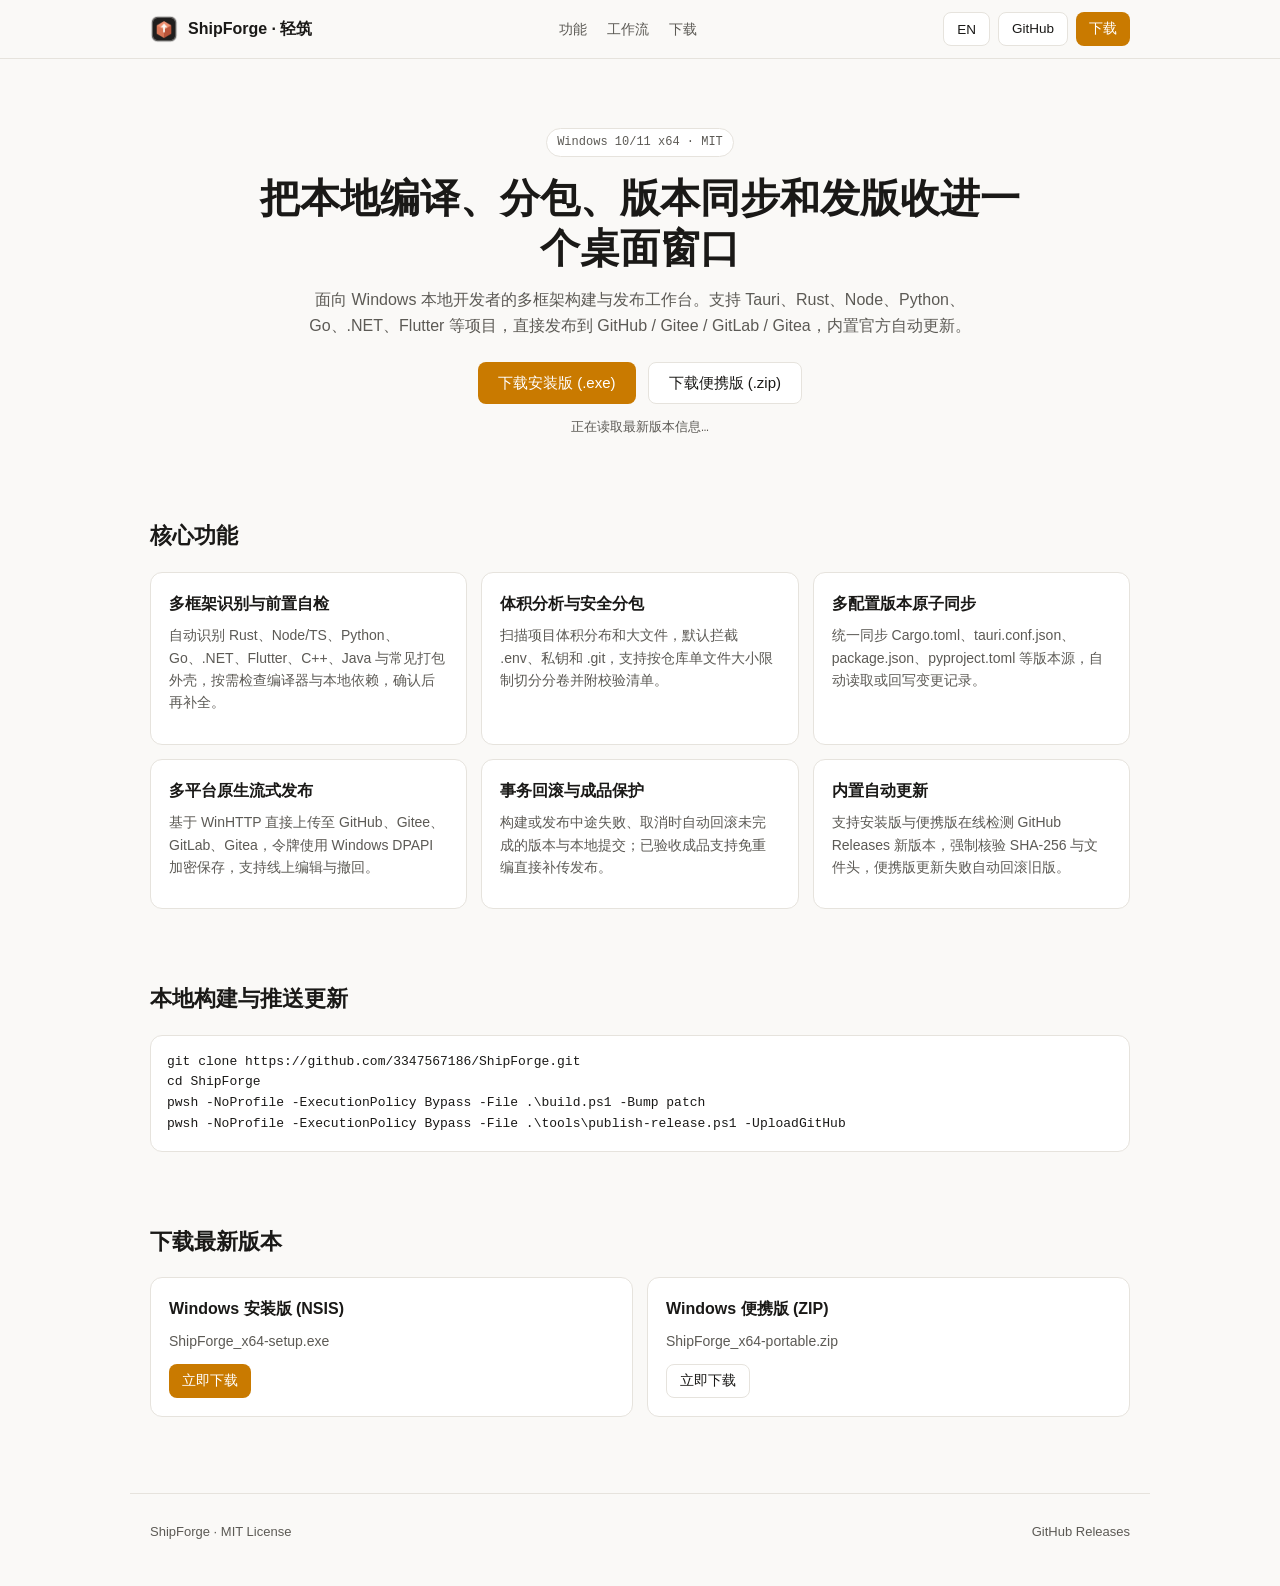
==== website/index.html @ b07601cc "feat: initial ShipForge v1.4.0 release with auto-updater and clean UI" ====
<!doctype html>
<html lang="zh-CN">
<head>
  <meta charset="utf-8">
  <meta name="viewport" content="width=device-width, initial-scale=1">
  <title>ShipForge · 轻筑 — Windows 构建与发布工作台</title>
  <meta name="description" content="ShipForge（轻筑）：面向 Windows 开发者的本地构建、分包分析、版本同步与多平台发布桌面工具，基于 Tauri v2 + Rust，MIT 开源。">
  <meta name="color-scheme" content="light dark">
  <link rel="icon" type="image/png" href="assets/icon-128.png">
  <link rel="stylesheet" href="styles.css">
</head>
<body>
  <header class="site-header">
    <div class="container header-inner">
      <a class="brand" href="#top">
        <img src="assets/icon-128.png" alt="ShipForge" width="28" height="28">
        <span>ShipForge · 轻筑</span>
      </a>
      <nav class="site-nav">
        <a href="#features" data-i18n="nav.features">功能</a>
        <a href="#workflow" data-i18n="nav.workflow">工作流</a>
        <a href="#download" data-i18n="nav.download">下载</a>
      </nav>
      <div class="header-actions">
        <button type="button" class="pill-btn" id="langToggle">EN</button>
        <a class="pill-btn" href="https://github.com/3347567186/ShipForge" target="_blank" rel="noopener">
          <span>GitHub</span>
          <span class="mono" id="starCount" hidden></span>
        </a>
        <a class="btn-primary" href="#download" data-i18n="nav.get">下载</a>
      </div>
    </div>
  </header>

  <main id="top">
    <section class="hero container">
      <div class="hero-badge mono" id="verBadge">Windows 10/11 x64 · MIT</div>
      <h1 data-i18n="hero.title">把本地编译、分包、版本同步和发版收进一个桌面窗口</h1>
      <p class="hero-sub" data-i18n="hero.sub">
        面向 Windows 本地开发者的多框架构建与发布工作台。支持 Tauri、Rust、Node、Python、Go、.NET、Flutter 等项目，直接发布到 GitHub / Gitee / GitLab / Gitea，内置官方自动更新。
      </p>
      <div class="hero-actions">
        <a class="btn-primary btn-lg" id="heroSetupBtn" href="https://github.com/3347567186/ShipForge/releases/latest" data-i18n="hero.dlSetup">下载安装版 (.exe)</a>
        <a class="btn-ghost btn-lg" id="heroPortableBtn" href="https://github.com/3347567186/ShipForge/releases/latest" data-i18n="hero.dlPort">下载便携版 (.zip)</a>
      </div>
      <div class="hero-meta mono" id="heroMeta">正在读取最新版本信息…</div>
    </section>

    <section class="section container" id="features">
      <h2 data-i18n="feat.heading">核心功能</h2>
      <div class="grid-3">
        <article class="card">
          <h3 data-i18n="feat.f1.t">多框架识别与前置自检</h3>
          <p data-i18n="feat.f1.d">自动识别 Rust、Node/TS、Python、Go、.NET、Flutter、C++、Java 与常见打包外壳，按需检查编译器与本地依赖，确认后再补全。</p>
        </article>
        <article class="card">
          <h3 data-i18n="feat.f2.t">体积分析与安全分包</h3>
          <p data-i18n="feat.f2.d">扫描项目体积分布和大文件，默认拦截 .env、私钥和 .git，支持按仓库单文件大小限制切分分卷并附校验清单。</p>
        </article>
        <article class="card">
          <h3 data-i18n="feat.f3.t">多配置版本原子同步</h3>
          <p data-i18n="feat.f3.d">统一同步 Cargo.toml、tauri.conf.json、package.json、pyproject.toml 等版本源，自动读取或回写变更记录。</p>
        </article>
        <article class="card">
          <h3 data-i18n="feat.f4.t">多平台原生流式发布</h3>
          <p data-i18n="feat.f4.d">基于 WinHTTP 直接上传至 GitHub、Gitee、GitLab、Gitea，令牌使用 Windows DPAPI 加密保存，支持线上编辑与撤回。</p>
        </article>
        <article class="card">
          <h3 data-i18n="feat.f5.t">事务回滚与成品保护</h3>
          <p data-i18n="feat.f5.d">构建或发布中途失败、取消时自动回滚未完成的版本与本地提交；已验收成品支持免重编直接补传发布。</p>
        </article>
        <article class="card">
          <h3 data-i18n="feat.f6.t">内置自动更新</h3>
          <p data-i18n="feat.f6.d">支持安装版与便携版在线检测 GitHub Releases 新版本，强制核验 SHA-256 与文件头，便携版更新失败自动回滚旧版。</p>
        </article>
      </div>
    </section>

    <section class="section container" id="workflow">
      <h2 data-i18n="wf.heading">本地构建与推送更新</h2>
      <pre class="code-box mono"><code>git clone https://github.com/3347567186/ShipForge.git
cd ShipForge
pwsh -NoProfile -ExecutionPolicy Bypass -File .\build.ps1 -Bump patch
pwsh -NoProfile -ExecutionPolicy Bypass -File .\tools\publish-release.ps1 -UploadGitHub</code></pre>
    </section>

    <section class="section container" id="download">
      <h2 data-i18n="dl.heading">下载最新版本</h2>
      <div class="dl-grid">
        <div class="card">
          <h3 data-i18n="dl.setupTitle">Windows 安装版 (NSIS)</h3>
          <p class="muted" id="dlSetupMeta">ShipForge_x64-setup.exe</p>
          <a class="btn-primary" id="dlSetupLink" href="https://github.com/3347567186/ShipForge/releases/latest" data-i18n="dl.btn">立即下载</a>
        </div>
        <div class="card">
          <h3 data-i18n="dl.portTitle">Windows 便携版 (ZIP)</h3>
          <p class="muted" id="dlPortMeta">ShipForge_x64-portable.zip</p>
          <a class="btn-ghost" id="dlPortLink" href="https://github.com/3347567186/ShipForge/releases/latest" data-i18n="dl.btn">立即下载</a>
        </div>
      </div>
      <div class="notes-card card" id="notesCard" hidden>
        <h3 data-i18n="dl.notes">更新内容</h3>
        <pre class="notes-pre" id="releaseNotes"></pre>
      </div>
    </section>
  </main>

  <footer class="site-footer container">
    <span>ShipForge · MIT License</span>
    <a href="https://github.com/3347567186/ShipForge/releases" target="_blank" rel="noopener">GitHub Releases</a>
  </footer>

  <script src="app.js"></script>
</body>
</html>
---- website/styles.css ----
:root {
  color-scheme: light dark;
  --bg: light-dark(#faf9f7, #161617);
  --surface: light-dark(#ffffff, #202022);
  --line: light-dark(#e6e3dd, #303034);
  --text-1: light-dark(#1a1917, #f2f2f0);
  --text-2: light-dark(#5c5a55, #a8a8ad);
  --accent: light-dark(#c97a00, #f0a830);
  --accent-fg: #ffffff;
}
* { box-sizing: border-box; }
body {
  margin: 0;
  font-family: -apple-system, BlinkMacSystemFont, "Segoe UI", "Microsoft YaHei UI", sans-serif;
  background: var(--bg);
  color: var(--text-1);
  line-height: 1.6;
}
.mono { font-family: ui-monospace, SFMono-Regular, Consolas, monospace; }
.container { max-width: 1020px; margin: 0 auto; padding: 0 20px; }
.site-header {
  position: sticky; top: 0; z-index: 10;
  background: var(--bg);
  border-bottom: 1px solid var(--line);
}
.header-inner {
  height: 58px; display: flex; align-items: center; justify-content: space-between; gap: 16px;
}
.brand {
  display: inline-flex; align-items: center; gap: 10px;
  color: var(--text-1); text-decoration: none; font-weight: 600;
}
.site-nav { display: flex; gap: 20px; }
.site-nav a { color: var(--text-2); text-decoration: none; font-size: 14px; }
.site-nav a:hover { color: var(--text-1); }
.header-actions { display: flex; align-items: center; gap: 8px; }
.pill-btn, .btn-primary, .btn-ghost {
  display: inline-flex; align-items: center; justify-content: center; gap: 6px;
  height: 34px; padding: 0 13px; border-radius: 8px;
  font-size: 13.5px; font-weight: 500; text-decoration: none; cursor: pointer;
}
.pill-btn, .btn-ghost {
  border: 1px solid var(--line); background: var(--surface); color: var(--text-1);
}
.btn-primary {
  border: none; background: var(--accent); color: var(--accent-fg);
}
.btn-lg { height: 42px; padding: 0 20px; font-size: 15px; }
.hero { padding: 68px 20px 44px; text-align: center; }
.hero-badge {
  display: inline-block; padding: 4px 10px; border-radius: 999px;
  border: 1px solid var(--line); background: var(--surface);
  font-size: 12px; color: var(--text-2); margin-bottom: 16px;
}
.hero h1 { font-size: clamp(26px, 4vw, 40px); line-height: 1.25; margin: 0 auto 14px; max-width: 760px; }
.hero-sub { max-width: 680px; margin: 0 auto 24px; color: var(--text-2); font-size: 16px; }
.hero-actions { display: flex; justify-content: center; flex-wrap: wrap; gap: 12px; margin-bottom: 14px; }
.hero-meta { font-size: 12.5px; color: var(--text-2); }
.section { padding: 36px 20px; }
.section h2 { font-size: 22px; margin: 0 0 18px; }
.grid-3 { display: grid; grid-template-columns: repeat(auto-fit, minmax(280px, 1fr)); gap: 14px; }
.dl-grid { display: grid; grid-template-columns: repeat(auto-fit, minmax(280px, 1fr)); gap: 14px; margin-bottom: 16px; }
.card {
  background: var(--surface); border: 1px solid var(--line); border-radius: 12px; padding: 18px;
}
.card h3 { margin: 0 0 8px; font-size: 16px; }
.card p { margin: 0 0 12px; color: var(--text-2); font-size: 14px; }
.muted { color: var(--text-2); }
.code-box {
  background: var(--surface); border: 1px solid var(--line); border-radius: 12px;
  padding: 16px; overflow-x: auto; font-size: 13px; margin: 0;
}
.notes-pre {
  margin: 0; white-space: pre-wrap; word-break: break-word;
  font-family: inherit; font-size: 13.5px; color: var(--text-2);
}
.site-footer {
  padding: 28px 20px 44px; border-top: 1px solid var(--line); margin-top: 24px;
  display: flex; justify-content: space-between; align-items: center;
  font-size: 13px; color: var(--text-2);
}
.site-footer a { color: var(--text-2); text-decoration: none; }
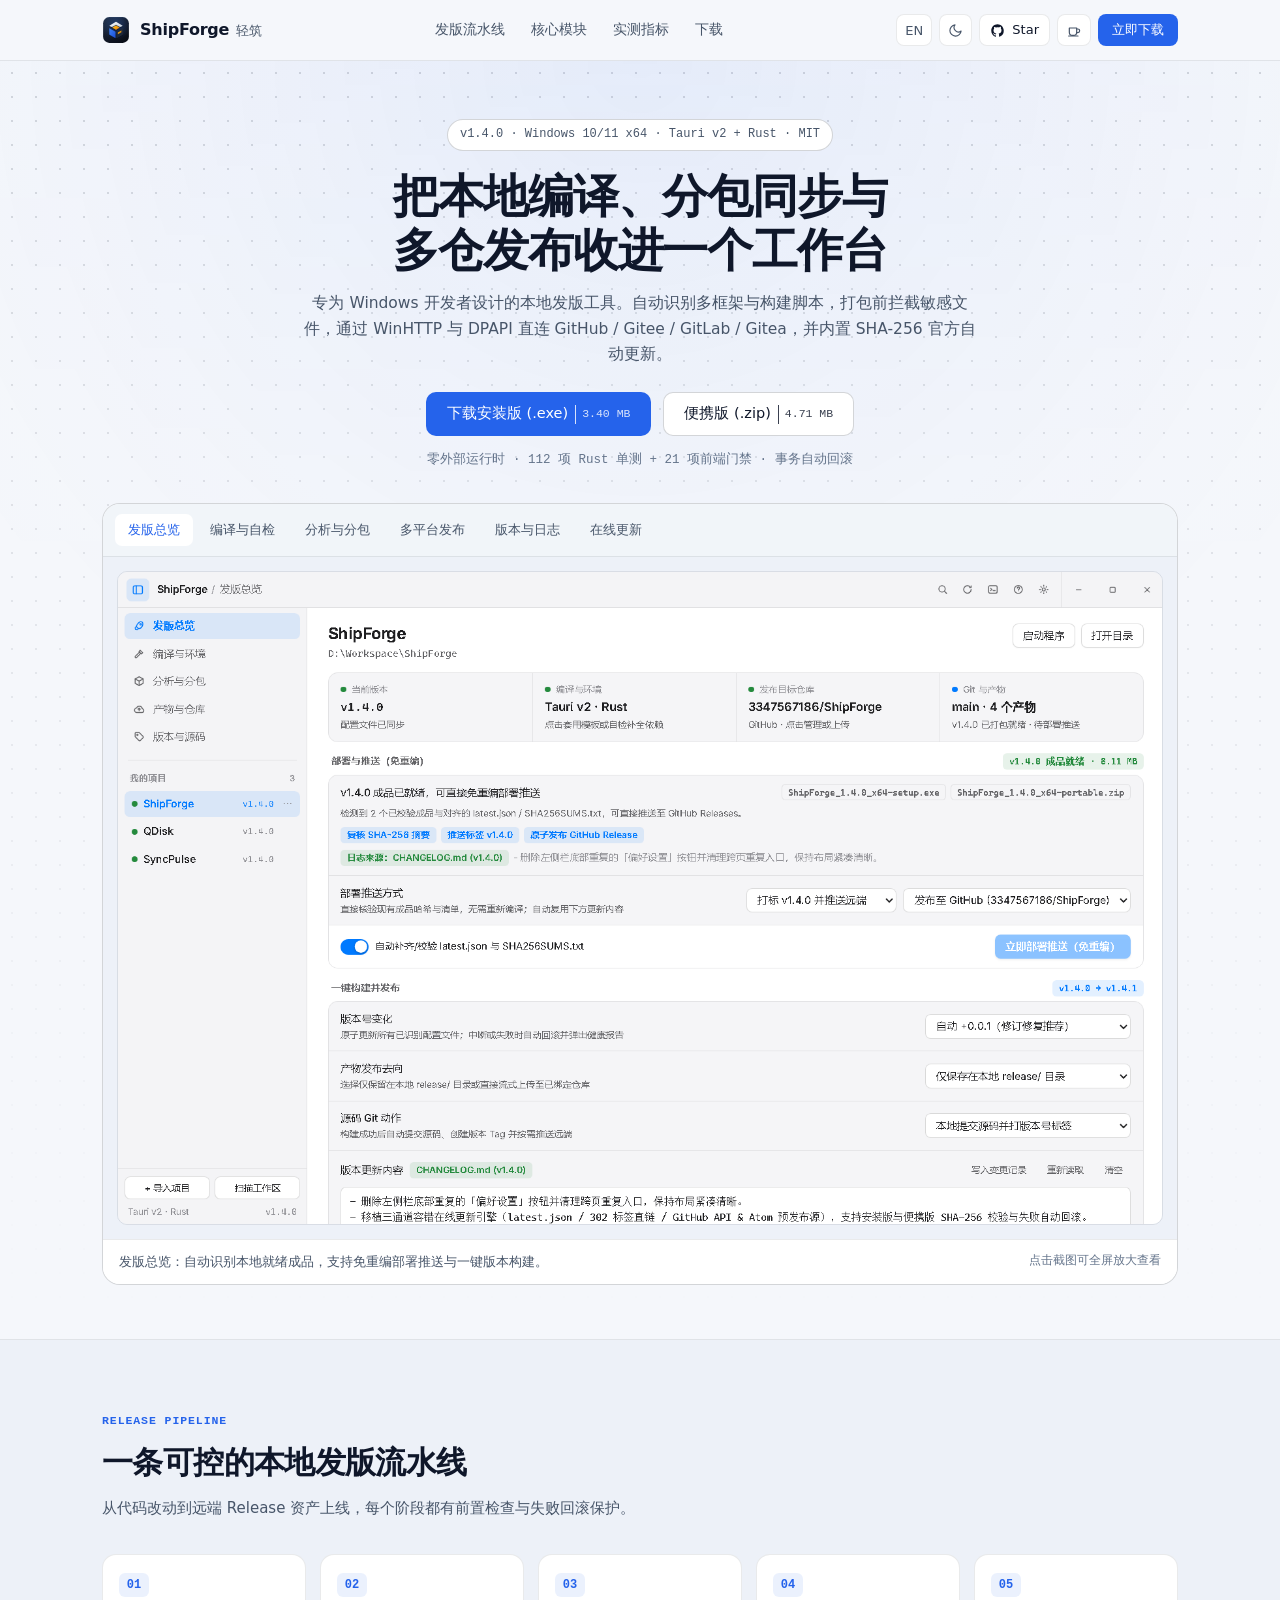
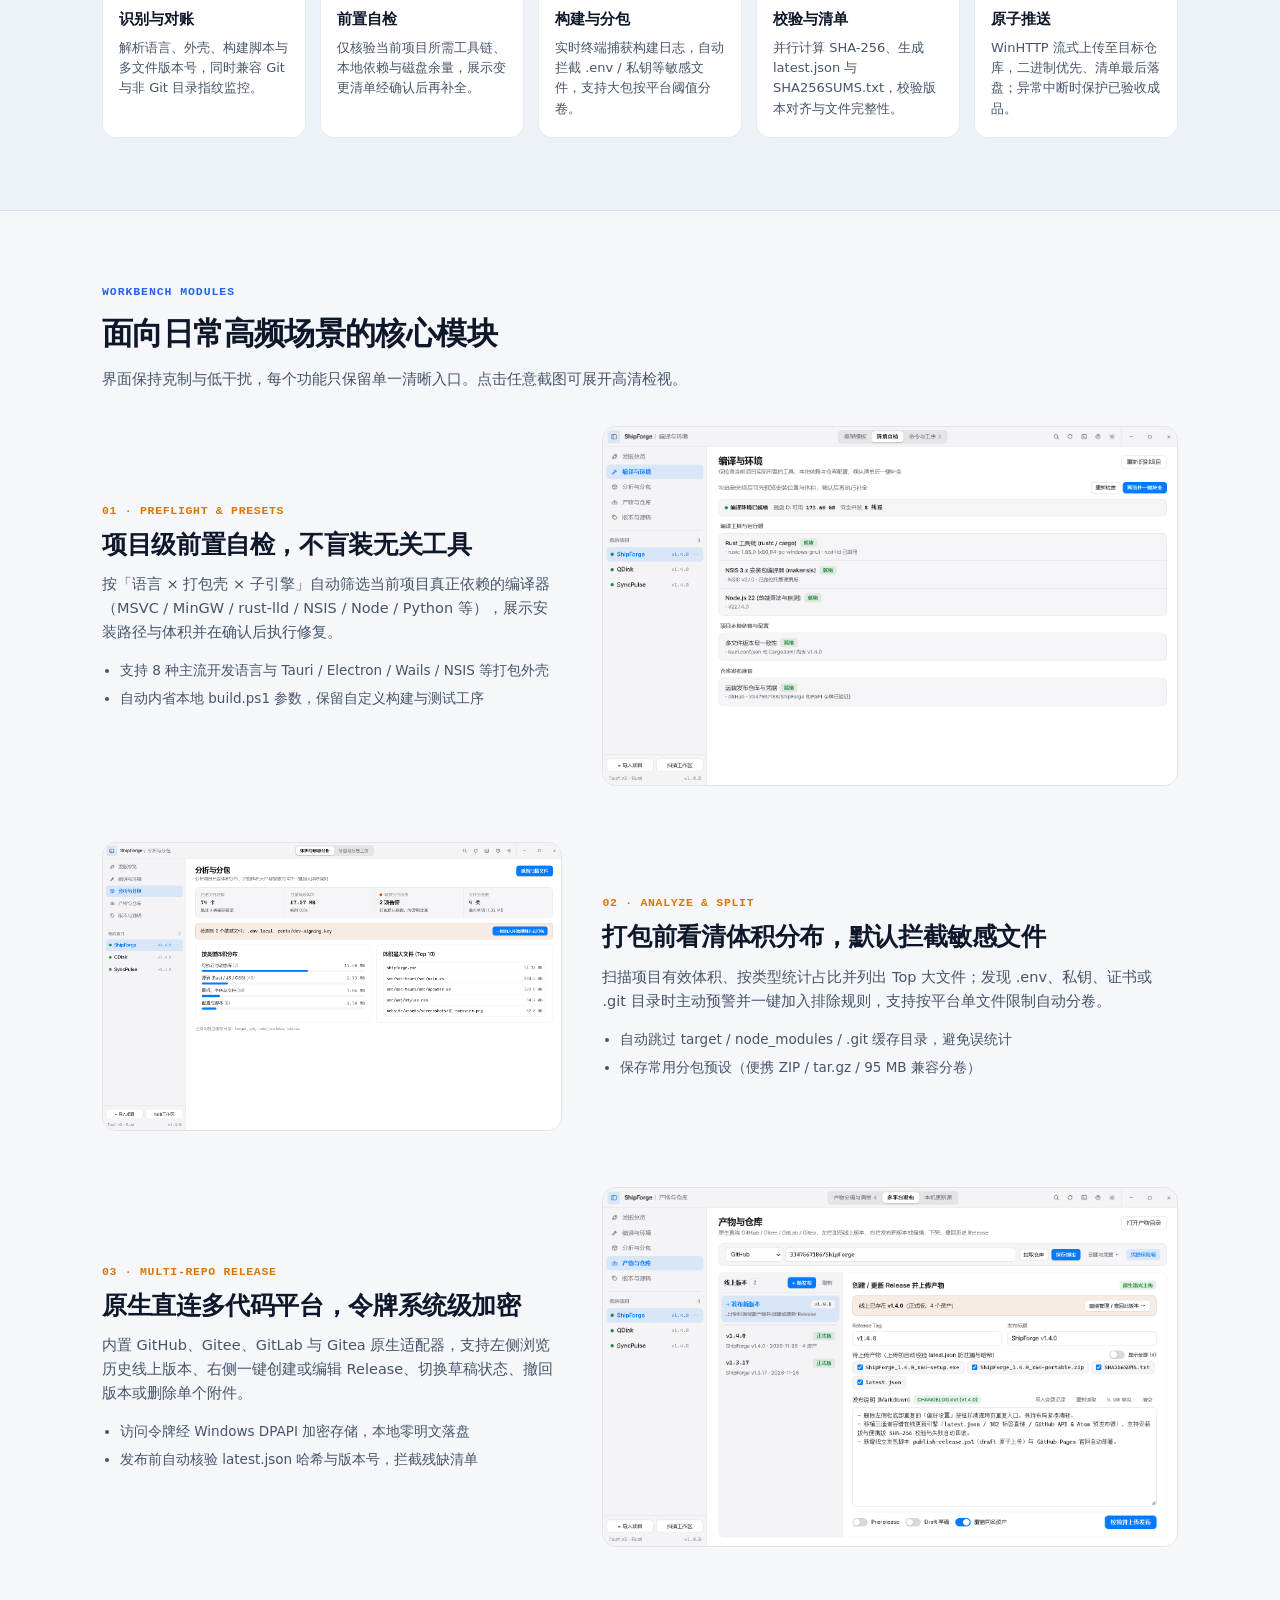
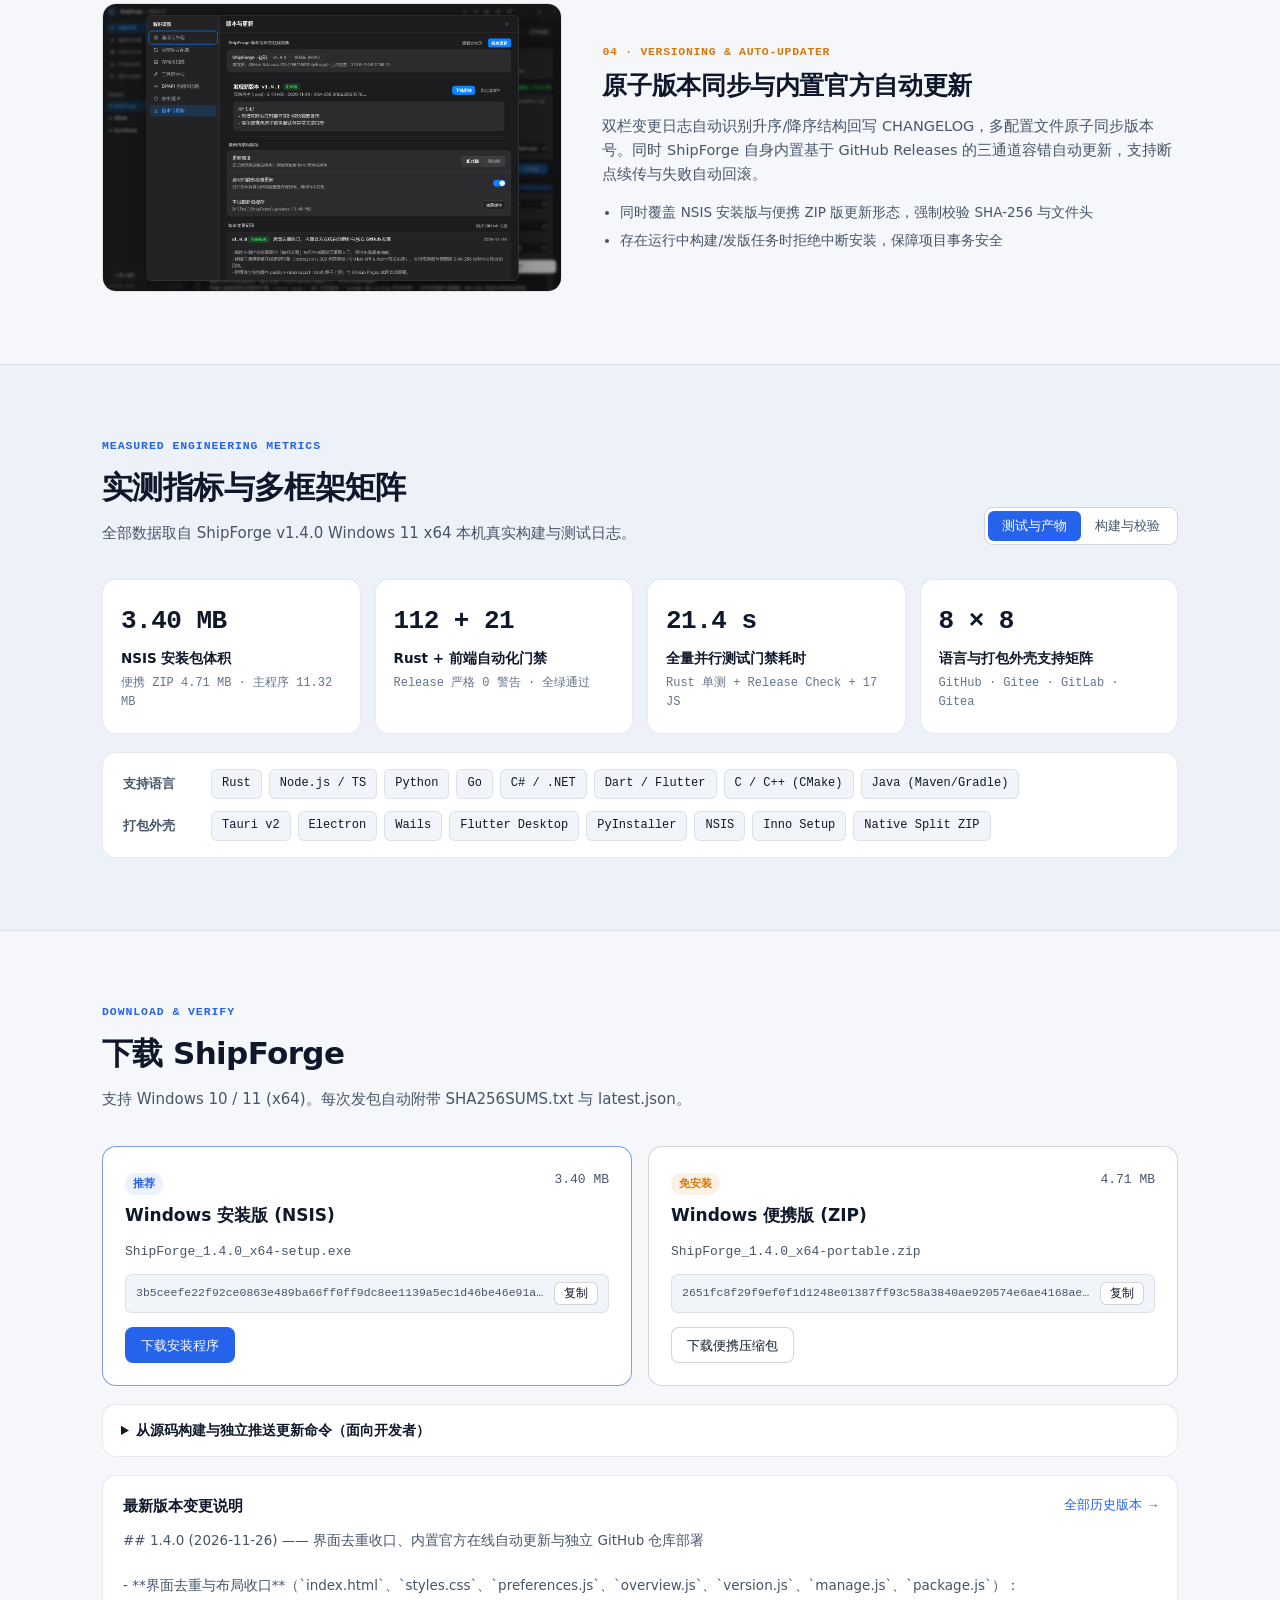
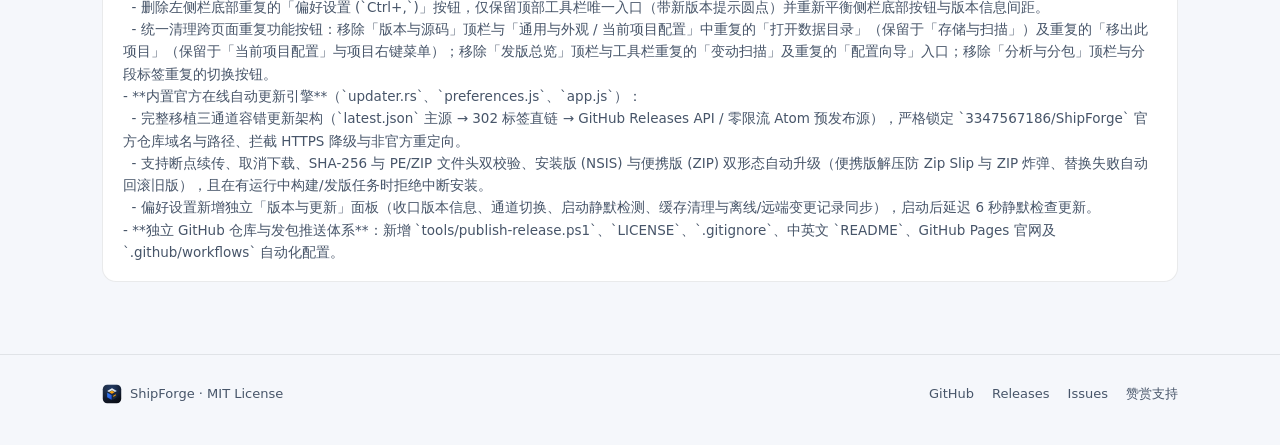
==== commit 394e42a1: "feat(site,docs): redesign ShipForge website and repository with distinct blueprint studio identity" ====
--- a/website/index.html
+++ b/website/index.html
@@ -3,113 +3,462 @@
 <head>
   <meta charset="utf-8">
   <meta name="viewport" content="width=device-width, initial-scale=1">
-  <title>ShipForge · 轻筑 — Windows 构建与发布工作台</title>
-  <meta name="description" content="ShipForge（轻筑）：面向 Windows 开发者的本地构建、分包分析、版本同步与多平台发布桌面工具，基于 Tauri v2 + Rust，MIT 开源。">
+  <title>ShipForge · 轻筑 — Windows 本地构建、分包与多平台发布工作台</title>
+  <meta name="description" content="ShipForge（轻筑）：基于 Tauri v2 与原生 Rust 的 Windows 构建、体积分析分包、版本原子同步、多平台发布与官方自动更新桌面工作台。">
   <meta name="color-scheme" content="light dark">
-  <link rel="icon" type="image/png" href="assets/icon-128.png">
+  <script>
+    try {
+      var saved = localStorage.getItem('sf-site-scheme');
+      if (saved === 'light' || saved === 'dark') {
+        document.querySelector('meta[name="color-scheme"]').content = saved;
+      }
+    } catch (e) {}
+  </script>
+  <link rel="icon" type="image/svg+xml" href="assets/logo.svg">
+  <link rel="icon" type="image/png" sizes="256x256" href="assets/icon-256.png">
   <link rel="stylesheet" href="styles.css">
 </head>
 <body>
-  <header class="site-header">
+  <div id="scroll-progress" class="scroll-progress" aria-hidden="true"></div>
+
+  <header class="site-header" id="site-header">
     <div class="container header-inner">
-      <a class="brand" href="#top">
-        <img src="assets/icon-128.png" alt="ShipForge" width="28" height="28">
-        <span>ShipForge · 轻筑</span>
+      <a class="brand" href="#top" aria-label="ShipForge 轻筑">
+        <span class="brand-mark" aria-hidden="true">
+          <img src="assets/logo.svg" alt="" width="30" height="30" decoding="async">
+        </span>
+        <span class="brand-lockup">
+          <span class="brand-en">ShipForge</span>
+          <span class="brand-cn" data-i18n="brand.cn">轻筑</span>
+        </span>
       </a>
-      <nav class="site-nav">
-        <a href="#features" data-i18n="nav.features">功能</a>
-        <a href="#workflow" data-i18n="nav.workflow">工作流</a>
-        <a href="#download" data-i18n="nav.download">下载</a>
+
+      <nav class="site-nav" aria-label="Primary">
+        <a href="#pipeline" data-section="pipeline" data-i18n="nav.pipeline">发版流水线</a>
+        <a href="#showcase" data-section="showcase" data-i18n="nav.showcase">核心模块</a>
+        <a href="#benchmarks" data-section="benchmarks" data-i18n="nav.bench">实测指标</a>
+        <a href="#download" data-section="download" data-i18n="nav.download">下载</a>
       </nav>
+
       <div class="header-actions">
-        <button type="button" class="pill-btn" id="langToggle">EN</button>
-        <a class="pill-btn" href="https://github.com/3347567186/ShipForge" target="_blank" rel="noopener">
-          <span>GitHub</span>
-          <span class="mono" id="starCount" hidden></span>
+        <button type="button" class="icon-btn" id="lang-toggle" aria-label="Switch language">
+          <span id="lang-label">EN</span>
+        </button>
+        <button type="button" class="icon-btn theme-btn" id="theme-toggle" aria-label="Toggle color scheme">
+          <span class="scheme-opt scheme-to-dark">
+            <svg viewBox="0 0 24 24" width="15" height="15" fill="none" stroke="currentColor" stroke-width="1.8" stroke-linecap="round" stroke-linejoin="round" aria-hidden="true"><path d="M21 12.8A9 9 0 1 1 11.2 3a7 7 0 0 0 9.8 9.8Z"/></svg>
+            <span class="sr-only">Switch to dark theme</span>
+          </span>
+          <span class="scheme-opt scheme-to-light">
+            <svg viewBox="0 0 24 24" width="15" height="15" fill="none" stroke="currentColor" stroke-width="1.8" stroke-linecap="round" stroke-linejoin="round" aria-hidden="true"><circle cx="12" cy="12" r="4"/><path d="M12 2v2m0 16v2M4.9 4.9l1.4 1.4m11.4 11.4 1.4 1.4M2 12h2m16 0h2M4.9 19.1l1.4-1.4m11.4-11.4 1.4-1.4"/></svg>
+            <span class="sr-only">Switch to light theme</span>
+          </span>
+        </button>
+        <a class="star-pill" id="header-star-btn" href="https://github.com/3347567186/ShipForge" target="_blank" rel="noopener" aria-label="在 GitHub 上给 ShipForge 点 Star" title="在 GitHub 上查看 ShipForge">
+          <svg class="star-gh" viewBox="0 0 24 24" width="15" height="15" fill="currentColor" aria-hidden="true"><path d="M12 2C6.48 2 2 6.58 2 12.26c0 4.53 2.87 8.37 6.84 9.73.5.09.68-.22.68-.49 0-.24-.01-.88-.01-1.72-2.78.62-3.37-1.37-3.37-1.37-.45-1.18-1.11-1.5-1.11-1.5-.91-.64.07-.63.07-.63 1 .07 1.53 1.06 1.53 1.06.89 1.56 2.34 1.11 2.91.85.09-.66.35-1.11.63-1.37-2.22-.26-4.56-1.14-4.56-5.07 0-1.12.39-2.03 1.03-2.75-.1-.26-.45-1.3.1-2.71 0 0 .84-.28 2.75 1.05A9.3 9.3 0 0 1 12 6.84c.85 0 1.71.12 2.51.35 1.91-1.33 2.75-1.05 2.75-1.05.55 1.41.2 2.45.1 2.71.64.72 1.03 1.63 1.03 2.75 0 3.94-2.34 4.81-4.57 5.06.36.32.68.94.68 1.9 0 1.37-.01 2.48-.01 2.82 0 .27.18.59.69.49A10.03 10.03 0 0 0 22 12.26C22 6.58 17.52 2 12 2Z"/></svg>
+          <span class="star-label" data-i18n="nav.star">Star</span>
+          <span class="star-count mono" id="header-star-count" hidden></span>
         </a>
-        <a class="btn-primary" href="#download" data-i18n="nav.get">下载</a>
+        <button type="button" class="icon-btn coffee-btn" id="header-coffee-btn" aria-label="赞赏支持" title="请作者喝杯咖啡">
+          <svg viewBox="0 0 24 24" width="16" height="16" fill="none" stroke="currentColor" stroke-width="1.8" stroke-linecap="round" stroke-linejoin="round" aria-hidden="true">
+            <path d="M5 9h11v6.2a4.8 4.8 0 0 1-4.8 4.8H9.8A4.8 4.8 0 0 1 5 15.2V9Z"/>
+            <path d="M16 10.5h1.8a2.7 2.7 0 0 1 0 5.4H16"/>
+            <path d="M4 21h14"/>
+          </svg>
+        </button>
+        <a class="btn primary sm" href="#download" data-i18n="nav.get">立即下载</a>
       </div>
     </div>
   </header>
 
   <main id="top">
-    <section class="hero container">
-      <div class="hero-badge mono" id="verBadge">Windows 10/11 x64 · MIT</div>
-      <h1 data-i18n="hero.title">把本地编译、分包、版本同步和发版收进一个桌面窗口</h1>
-      <p class="hero-sub" data-i18n="hero.sub">
-        面向 Windows 本地开发者的多框架构建与发布工作台。支持 Tauri、Rust、Node、Python、Go、.NET、Flutter 等项目，直接发布到 GitHub / Gitee / GitLab / Gitea，内置官方自动更新。
-      </p>
-      <div class="hero-actions">
-        <a class="btn-primary btn-lg" id="heroSetupBtn" href="https://github.com/3347567186/ShipForge/releases/latest" data-i18n="hero.dlSetup">下载安装版 (.exe)</a>
-        <a class="btn-ghost btn-lg" id="heroPortableBtn" href="https://github.com/3347567186/ShipForge/releases/latest" data-i18n="hero.dlPort">下载便携版 (.zip)</a>
-      </div>
-      <div class="hero-meta mono" id="heroMeta">正在读取最新版本信息…</div>
+    <!-- Act I: Blueprint Studio Hero + Interactive 6-Tab Workbench -->
+    <section class="hero">
+      <div class="hero-grid-bg" aria-hidden="true"></div>
+      <div class="container hero-inner">
+        <div class="hero-kicker mono" id="hero-ver-pill">Windows 10/11 x64 · Tauri v2 + Rust · MIT</div>
+        <h1 class="hero-title" data-i18n="hero.title">把本地编译、分包同步与多仓发布收进一个工作台</h1>
+        <p class="hero-sub" data-i18n="hero.sub">
+          专为 Windows 开发者设计的本地发版工具。自动识别多框架与构建脚本，打包前拦截敏感文件，通过 WinHTTP 与 DPAPI 直连 GitHub / Gitee / GitLab / Gitea，并内置 SHA-256 官方自动更新。
+        </p>
+        <div class="hero-cta">
+          <a class="btn primary lg" id="hero-setup-btn" href="https://github.com/3347567186/ShipForge/releases/latest">
+            <span data-i18n="hero.dlSetup">下载安装版 (.exe)</span>
+            <span class="btn-meta mono" id="hero-setup-size">3.4 MB</span>
+          </a>
+          <a class="btn ghost lg" id="hero-portable-btn" href="https://github.com/3347567186/ShipForge/releases/latest">
+            <span data-i18n="hero.dlPort">便携版 (.zip)</span>
+            <span class="btn-meta mono" id="hero-port-size">4.7 MB</span>
+          </a>
+        </div>
+        <div class="hero-facts mono" id="hero-meta-line" data-i18n="hero.facts">
+          零外部运行时 · 112 项 Rust 单测 + 21 项前端门禁 · 事务自动回滚
+        </div>
+
+        <!-- Interactive 6-View Studio Stage -->
+        <div class="stage-shell">
+          <div class="stage-tabs" role="tablist" aria-label="ShipForge 工作区预览">
+            <button type="button" class="stage-tab active" role="tab" id="tab-overview" aria-selected="true" aria-controls="panel-overview" data-panel="panel-overview" data-shot="0" data-i18n="tab.overview">发版总览</button>
+            <button type="button" class="stage-tab" role="tab" id="tab-compile" aria-selected="false" aria-controls="panel-compile" data-panel="panel-compile" data-shot="1" tabindex="-1" data-i18n="tab.compile">编译与自检</button>
+            <button type="button" class="stage-tab" role="tab" id="tab-package" aria-selected="false" aria-controls="panel-package" data-panel="panel-package" data-shot="2" tabindex="-1" data-i18n="tab.package">分析与分包</button>
+            <button type="button" class="stage-tab" role="tab" id="tab-release" aria-selected="false" aria-controls="panel-release" data-panel="panel-release" data-shot="3" tabindex="-1" data-i18n="tab.release">多平台发布</button>
+            <button type="button" class="stage-tab" role="tab" id="tab-version" aria-selected="false" aria-controls="panel-version" data-panel="panel-version" data-shot="4" tabindex="-1" data-i18n="tab.version">版本与日志</button>
+            <button type="button" class="stage-tab" role="tab" id="tab-updater" aria-selected="false" aria-controls="panel-updater" data-panel="panel-updater" data-shot="5" tabindex="-1" data-i18n="tab.updater">在线更新</button>
+          </div>
+
+          <div class="stage-viewport">
+            <div class="stage-panel active" id="panel-overview" role="tabpanel" aria-labelledby="tab-overview">
+              <button type="button" class="shot-trigger" data-lb-index="0" aria-label="放大查看发版总览截图">
+                <img src="assets/screenshots/01-overview-pipeline.png" alt="ShipForge 发版总览界面" width="1280" height="800" fetchpriority="high">
+              </button>
+            </div>
+            <div class="stage-panel" id="panel-compile" role="tabpanel" aria-labelledby="tab-compile" hidden>
+              <button type="button" class="shot-trigger" data-lb-index="1" aria-label="放大查看编译与环境自检截图">
+                <img src="assets/screenshots/02-compile-prereq.png" alt="ShipForge 编译与环境自检界面" width="1280" height="800" loading="lazy">
+              </button>
+            </div>
+            <div class="stage-panel" id="panel-package" role="tabpanel" aria-labelledby="tab-package" hidden>
+              <button type="button" class="shot-trigger" data-lb-index="2" aria-label="放大查看体积分析与敏感拦截截图">
+                <img src="assets/screenshots/03-package-split.png" alt="ShipForge 体积分析与敏感文件拦截界面" width="1280" height="800" loading="lazy">
+              </button>
+            </div>
+            <div class="stage-panel" id="panel-release" role="tabpanel" aria-labelledby="tab-release" hidden>
+              <button type="button" class="shot-trigger" data-lb-index="3" aria-label="放大查看多平台发布管理截图">
+                <img src="assets/screenshots/04-release-repos.png" alt="ShipForge 多平台发布界面" width="1280" height="800" loading="lazy">
+              </button>
+            </div>
+            <div class="stage-panel" id="panel-version" role="tabpanel" aria-labelledby="tab-version" hidden>
+              <button type="button" class="shot-trigger" data-lb-index="4" aria-label="放大查看双栏变更日志截图">
+                <img src="assets/screenshots/05-version-changelog.png" alt="ShipForge 双栏变更日志与版本同步界面" width="1280" height="800" loading="lazy">
+              </button>
+            </div>
+            <div class="stage-panel" id="panel-updater" role="tabpanel" aria-labelledby="tab-updater" hidden>
+              <button type="button" class="shot-trigger" data-lb-index="5" aria-label="放大查看偏好设置与自动更新截图">
+                <img src="assets/screenshots/06-updater-prefs.png" alt="ShipForge 偏好设置与在线更新界面" width="1280" height="800" loading="lazy">
+              </button>
+            </div>
+          </div>
+
+          <div class="stage-bar">
+            <span class="stage-caption" id="stage-caption" data-i18n="cap.0">发版总览：自动识别本地就绪成品，支持免重编部署推送与一键版本构建。</span>
+            <span class="stage-hint mono" data-i18n="stage.hint">点击截图可全屏放大查看</span>
+          </div>
+        </div>
+      </div>
     </section>
 
-    <section class="section container" id="features">
-      <h2 data-i18n="feat.heading">核心功能</h2>
-      <div class="grid-3">
-        <article class="card">
-          <h3 data-i18n="feat.f1.t">多框架识别与前置自检</h3>
-          <p data-i18n="feat.f1.d">自动识别 Rust、Node/TS、Python、Go、.NET、Flutter、C++、Java 与常见打包外壳，按需检查编译器与本地依赖，确认后再补全。</p>
-        </article>
-        <article class="card">
-          <h3 data-i18n="feat.f2.t">体积分析与安全分包</h3>
-          <p data-i18n="feat.f2.d">扫描项目体积分布和大文件，默认拦截 .env、私钥和 .git，支持按仓库单文件大小限制切分分卷并附校验清单。</p>
-        </article>
-        <article class="card">
-          <h3 data-i18n="feat.f3.t">多配置版本原子同步</h3>
-          <p data-i18n="feat.f3.d">统一同步 Cargo.toml、tauri.conf.json、package.json、pyproject.toml 等版本源，自动读取或回写变更记录。</p>
-        </article>
-        <article class="card">
-          <h3 data-i18n="feat.f4.t">多平台原生流式发布</h3>
-          <p data-i18n="feat.f4.d">基于 WinHTTP 直接上传至 GitHub、Gitee、GitLab、Gitea，令牌使用 Windows DPAPI 加密保存，支持线上编辑与撤回。</p>
-        </article>
-        <article class="card">
-          <h3 data-i18n="feat.f5.t">事务回滚与成品保护</h3>
-          <p data-i18n="feat.f5.d">构建或发布中途失败、取消时自动回滚未完成的版本与本地提交；已验收成品支持免重编直接补传发布。</p>
-        </article>
-        <article class="card">
-          <h3 data-i18n="feat.f6.t">内置自动更新</h3>
-          <p data-i18n="feat.f6.d">支持安装版与便携版在线检测 GitHub Releases 新版本，强制核验 SHA-256 与文件头，便携版更新失败自动回滚旧版。</p>
-        </article>
+    <!-- Act II: 5-Step Release Pipeline Blueprint -->
+    <section class="section pipeline-section" id="pipeline">
+      <div class="container">
+        <div class="sec-head">
+          <div class="sec-kicker mono">RELEASE PIPELINE</div>
+          <h2 data-i18n="pipe.heading">一条可控的本地发版流水线</h2>
+          <p class="sec-desc" data-i18n="pipe.desc">从代码改动到远端 Release 资产上线，每个阶段都有前置检查与失败回滚保护。</p>
+        </div>
+
+        <ol class="pipe-track">
+          <li class="pipe-node">
+            <span class="pipe-num mono">01</span>
+            <h3 data-i18n="pipe.s1.t">识别与对账</h3>
+            <p data-i18n="pipe.s1.d">解析语言、外壳、构建脚本与多文件版本号，同时兼容 Git 与非 Git 目录指纹监控。</p>
+          </li>
+          <li class="pipe-node">
+            <span class="pipe-num mono">02</span>
+            <h3 data-i18n="pipe.s2.t">前置自检</h3>
+            <p data-i18n="pipe.s2.d">仅核验当前项目所需工具链、本地依赖与磁盘余量，展示变更清单经确认后再补全。</p>
+          </li>
+          <li class="pipe-node">
+            <span class="pipe-num mono">03</span>
+            <h3 data-i18n="pipe.s3.t">构建与分包</h3>
+            <p data-i18n="pipe.s3.d">实时终端捕获构建日志，自动拦截 .env / 私钥等敏感文件，支持大包按平台阈值分卷。</p>
+          </li>
+          <li class="pipe-node">
+            <span class="pipe-num mono">04</span>
+            <h3 data-i18n="pipe.s4.t">校验与清单</h3>
+            <p data-i18n="pipe.s4.d">并行计算 SHA-256、生成 latest.json 与 SHA256SUMS.txt，校验版本对齐与文件完整性。</p>
+          </li>
+          <li class="pipe-node">
+            <span class="pipe-num mono">05</span>
+            <h3 data-i18n="pipe.s5.t">原子推送</h3>
+            <p data-i18n="pipe.s5.d">WinHTTP 流式上传至目标仓库，二进制优先、清单最后落盘；异常中断时保护已验收成品。</p>
+          </li>
+        </ol>
       </div>
     </section>
 
-    <section class="section container" id="workflow">
-      <h2 data-i18n="wf.heading">本地构建与推送更新</h2>
-      <pre class="code-box mono"><code>git clone https://github.com/3347567186/ShipForge.git
+    <!-- Act II.5: Editorial Feature Showcase (Real Screenshots + Lightbox) -->
+    <section class="section showcase-section" id="showcase">
+      <div class="container">
+        <div class="sec-head">
+          <div class="sec-kicker mono">WORKBENCH MODULES</div>
+          <h2 data-i18n="show.heading">面向日常高频场景的核心模块</h2>
+          <p class="sec-desc" data-i18n="show.desc">界面保持克制与低干扰，每个功能只保留单一清晰入口。点击任意截图可展开高清检视。</p>
+        </div>
+
+        <div class="story-list">
+          <article class="story-row">
+            <div class="story-copy">
+              <div class="story-tag mono">01 · PREFLIGHT &amp; PRESETS</div>
+              <h3 data-i18n="show.f1.t">项目级前置自检，不盲装无关工具</h3>
+              <p data-i18n="show.f1.d">按「语言 × 打包壳 × 子引擎」自动筛选当前项目真正依赖的编译器（MSVC / MinGW / rust-lld / NSIS / Node / Python 等），展示安装路径与体积并在确认后执行修复。</p>
+              <ul class="story-points">
+                <li data-i18n="show.f1.p1">支持 8 种主流开发语言与 Tauri / Electron / Wails / NSIS 等打包外壳</li>
+                <li data-i18n="show.f1.p2">自动内省本地 build.ps1 参数，保留自定义构建与测试工序</li>
+              </ul>
+            </div>
+            <div class="story-media">
+              <button type="button" class="shot-trigger card-shot" data-lb-index="1" aria-label="放大查看编译与前置自检">
+                <img src="assets/screenshots/02-compile-prereq.png" alt="编译与前置自检界面" width="1280" height="800" loading="lazy">
+              </button>
+            </div>
+          </article>
+
+          <article class="story-row reverse">
+            <div class="story-copy">
+              <div class="story-tag mono">02 · ANALYZE &amp; SPLIT</div>
+              <h3 data-i18n="show.f2.t">打包前看清体积分布，默认拦截敏感文件</h3>
+              <p data-i18n="show.f2.d">扫描项目有效体积、按类型统计占比并列出 Top 大文件；发现 .env、私钥、证书或 .git 目录时主动预警并一键加入排除规则，支持按平台单文件限制自动分卷。</p>
+              <ul class="story-points">
+                <li data-i18n="show.f2.p1">自动跳过 target / node_modules / .git 缓存目录，避免误统计</li>
+                <li data-i18n="show.f2.p2">保存常用分包预设（便携 ZIP / tar.gz / 95 MB 兼容分卷）</li>
+              </ul>
+            </div>
+            <div class="story-media">
+              <button type="button" class="shot-trigger card-shot" data-lb-index="2" aria-label="放大查看体积分析与分包">
+                <img src="assets/screenshots/03-package-split.png" alt="体积分析与敏感文件拦截界面" width="1280" height="800" loading="lazy">
+              </button>
+            </div>
+          </article>
+
+          <article class="story-row">
+            <div class="story-copy">
+              <div class="story-tag mono">03 · MULTI-REPO RELEASE</div>
+              <h3 data-i18n="show.f3.t">原生直连多代码平台，令牌系统级加密</h3>
+              <p data-i18n="show.f3.d">内置 GitHub、Gitee、GitLab 与 Gitea 原生适配器，支持左侧浏览历史线上版本、右侧一键创建或编辑 Release、切换草稿状态、撤回版本或删除单个附件。</p>
+              <ul class="story-points">
+                <li data-i18n="show.f3.p1">访问令牌经 Windows DPAPI 加密存储，本地零明文落盘</li>
+                <li data-i18n="show.f3.p2">发布前自动核验 latest.json 哈希与版本号，拦截残缺清单</li>
+              </ul>
+            </div>
+            <div class="story-media">
+              <button type="button" class="shot-trigger card-shot" data-lb-index="3" aria-label="放大查看多平台发布管理">
+                <img src="assets/screenshots/04-release-repos.png" alt="多平台发布界面" width="1280" height="800" loading="lazy">
+              </button>
+            </div>
+          </article>
+
+          <article class="story-row reverse">
+            <div class="story-copy">
+              <div class="story-tag mono">04 · VERSIONING &amp; AUTO-UPDATER</div>
+              <h3 data-i18n="show.f4.t">原子版本同步与内置官方自动更新</h3>
+              <p data-i18n="show.f4.d">双栏变更日志自动识别升序/降序结构回写 CHANGELOG，多配置文件原子同步版本号。同时 ShipForge 自身内置基于 GitHub Releases 的三通道容错自动更新，支持断点续传与失败自动回滚。</p>
+              <ul class="story-points">
+                <li data-i18n="show.f4.p1">同时覆盖 NSIS 安装版与便携 ZIP 版更新形态，强制校验 SHA-256 与文件头</li>
+                <li data-i18n="show.f4.p2">存在运行中构建/发版任务时拒绝中断安装，保障项目事务安全</li>
+              </ul>
+            </div>
+            <div class="story-media">
+              <button type="button" class="shot-trigger card-shot" data-lb-index="5" aria-label="放大查看偏好设置与自动更新">
+                <img src="assets/screenshots/06-updater-prefs.png" alt="偏好设置与官方在线更新界面" width="1280" height="800" loading="lazy">
+              </button>
+            </div>
+          </article>
+        </div>
+      </div>
+    </section>
+
+    <!-- Act III: Measured Benchmarks & Language/Shell Matrix -->
+    <section class="section bench-section" id="benchmarks">
+      <div class="container">
+        <div class="sec-head row-head">
+          <div>
+            <div class="sec-kicker mono">MEASURED ENGINEERING METRICS</div>
+            <h2 data-i18n="bench.heading">实测指标与多框架矩阵</h2>
+            <p class="sec-desc" data-i18n="bench.desc">全部数据取自 ShipForge v1.4.0 Windows 11 x64 本机真实构建与测试日志。</p>
+          </div>
+          <div class="bench-switch" role="tablist" aria-label="指标视图切换">
+            <button type="button" class="bench-btn active" data-bench="gate" role="tab" aria-selected="true" data-i18n="bench.tabGate">测试与产物</button>
+            <button type="button" class="bench-btn" data-bench="speed" role="tab" aria-selected="false" data-i18n="bench.tabSpeed">构建与校验</button>
+          </div>
+        </div>
+
+        <div class="kpi-grid" id="bench-kpi-grid">
+          <div class="kpi-card">
+            <div class="kpi-val mono" data-kpi="v1">3.40 MB</div>
+            <div class="kpi-label" data-kpi="l1" data-i18n="bench.k1">NSIS 安装包体积</div>
+            <div class="kpi-sub mono" data-kpi="s1">Portable ZIP 4.71 MB · Exe 11.32 MB</div>
+          </div>
+          <div class="kpi-card">
+            <div class="kpi-val mono" data-kpi="v2">112 + 21</div>
+            <div class="kpi-label" data-kpi="l2" data-i18n="bench.k2">Rust + 前端自动化门禁</div>
+            <div class="kpi-sub mono" data-kpi="s2">Release 严格 0 警告 · 全绿通过</div>
+          </div>
+          <div class="kpi-card">
+            <div class="kpi-val mono" data-kpi="v3">21.4 s</div>
+            <div class="kpi-label" data-kpi="l3" data-i18n="bench.k3">全量并行测试门禁耗时</div>
+            <div class="kpi-sub mono" data-kpi="s3">Rust 单测 + Release Check + 17 JS</div>
+          </div>
+          <div class="kpi-card">
+            <div class="kpi-val mono" data-kpi="v4">8 × 8</div>
+            <div class="kpi-label" data-kpi="l4" data-i18n="bench.k4">语言与打包外壳支持矩阵</div>
+            <div class="kpi-sub mono" data-kpi="s4">GitHub · Gitee · GitLab · Gitea</div>
+          </div>
+        </div>
+
+        <div class="matrix-card">
+          <div class="matrix-row">
+            <span class="matrix-label" data-i18n="mat.langs">支持语言</span>
+            <div class="matrix-chips mono">
+              <span>Rust</span><span>Node.js / TS</span><span>Python</span><span>Go</span>
+              <span>C# / .NET</span><span>Dart / Flutter</span><span>C / C++ (CMake)</span><span>Java (Maven/Gradle)</span>
+            </div>
+          </div>
+          <div class="matrix-row">
+            <span class="matrix-label" data-i18n="mat.shells">打包外壳</span>
+            <div class="matrix-chips mono">
+              <span>Tauri v2</span><span>Electron</span><span>Wails</span><span>Flutter Desktop</span>
+              <span>PyInstaller</span><span>NSIS</span><span>Inno Setup</span><span>Native Split ZIP</span>
+            </div>
+          </div>
+        </div>
+      </div>
+    </section>
+
+    <!-- Act IV: Focused Download + Checksum Copy + Developer Disclosure -->
+    <section class="section download-section" id="download">
+      <div class="container">
+        <div class="sec-head">
+          <div class="sec-kicker mono">DOWNLOAD &amp; VERIFY</div>
+          <h2 data-i18n="dl.heading">下载 ShipForge</h2>
+          <p class="sec-desc" id="dl-release-sub" data-i18n="dl.desc">支持 Windows 10 / 11 (x64)。每次发包自动附带 SHA256SUMS.txt 与 latest.json。</p>
+        </div>
+
+        <div class="dl-grid">
+          <div class="dl-card featured">
+            <div class="dl-card-top">
+              <div>
+                <span class="dl-badge" data-i18n="dl.recommended">推荐</span>
+                <h3 data-i18n="dl.setupTitle">Windows 安装版 (NSIS)</h3>
+              </div>
+              <span class="mono dl-size" id="dl-setup-size">3.40 MB</span>
+            </div>
+            <p class="dl-file mono" id="dl-setup-file">ShipForge_1.4.0_x64-setup.exe</p>
+            <div class="dl-sha-row">
+              <code class="dl-sha mono" id="dl-setup-sha">SHA-256 加载中…</code>
+              <button type="button" class="copy-btn" data-copy-target="dl-setup-sha" data-i18n="dl.copy">复制</button>
+            </div>
+            <div class="dl-card-actions">
+              <a class="btn primary" id="dl-setup-link" href="https://github.com/3347567186/ShipForge/releases/latest" data-i18n="dl.btnSetup">下载安装程序</a>
+            </div>
+          </div>
+
+          <div class="dl-card">
+            <div class="dl-card-top">
+              <div>
+                <span class="dl-badge subtle" data-i18n="dl.portableTag">免安装</span>
+                <h3 data-i18n="dl.portTitle">Windows 便携版 (ZIP)</h3>
+              </div>
+              <span class="mono dl-size" id="dl-port-size">4.71 MB</span>
+            </div>
+            <p class="dl-file mono" id="dl-port-file">ShipForge_1.4.0_x64-portable.zip</p>
+            <div class="dl-sha-row">
+              <code class="dl-sha mono" id="dl-port-sha">SHA-256 加载中…</code>
+              <button type="button" class="copy-btn" data-copy-target="dl-port-sha" data-i18n="dl.copy">复制</button>
+            </div>
+            <div class="dl-card-actions">
+              <a class="btn ghost" id="dl-port-link" href="https://github.com/3347567186/ShipForge/releases/latest" data-i18n="dl.btnPort">下载便携压缩包</a>
+            </div>
+          </div>
+        </div>
+
+        <details class="dev-disclosure" id="dev-disclosure">
+          <summary data-i18n="dev.summary">从源码构建与独立推送更新命令（面向开发者）</summary>
+          <div class="dev-body">
+            <div class="code-wrap">
+              <pre class="code-block mono" id="dev-cmd-code">git clone https://github.com/3347567186/ShipForge.git
 cd ShipForge
+
+# 1. 运行全量测试门禁（Rust + 前端 + 官网自测）
+pwsh -NoProfile -ExecutionPolicy Bypass -File .\build.ps1 -TestsOnly
+
+# 2. 递增版本并全量打包安装版、便携版与 latest.json
 pwsh -NoProfile -ExecutionPolicy Bypass -File .\build.ps1 -Bump patch
-pwsh -NoProfile -ExecutionPolicy Bypass -File .\tools\publish-release.ps1 -UploadGitHub</code></pre>
-    </section>
-
-    <section class="section container" id="download">
-      <h2 data-i18n="dl.heading">下载最新版本</h2>
-      <div class="dl-grid">
-        <div class="card">
-          <h3 data-i18n="dl.setupTitle">Windows 安装版 (NSIS)</h3>
-          <p class="muted" id="dlSetupMeta">ShipForge_x64-setup.exe</p>
-          <a class="btn-primary" id="dlSetupLink" href="https://github.com/3347567186/ShipForge/releases/latest" data-i18n="dl.btn">立即下载</a>
-        </div>
-        <div class="card">
-          <h3 data-i18n="dl.portTitle">Windows 便携版 (ZIP)</h3>
-          <p class="muted" id="dlPortMeta">ShipForge_x64-portable.zip</p>
-          <a class="btn-ghost" id="dlPortLink" href="https://github.com/3347567186/ShipForge/releases/latest" data-i18n="dl.btn">立即下载</a>
-        </div>
-      </div>
-      <div class="notes-card card" id="notesCard" hidden>
-        <h3 data-i18n="dl.notes">更新内容</h3>
-        <pre class="notes-pre" id="releaseNotes"></pre>
+
+# 3. 原子推送更新到 GitHub Releases
+pwsh -NoProfile -ExecutionPolicy Bypass -File .\tools\publish-release.ps1 -UploadGitHub</pre>
+              <button type="button" class="copy-btn abs-copy" data-copy-target="dev-cmd-code" data-i18n="dl.copy">复制</button>
+            </div>
+          </div>
+        </details>
+
+        <div class="notes-panel" id="release-notes-box" hidden>
+          <div class="notes-head">
+            <h3 data-i18n="dl.notesTitle">最新版本变更说明</h3>
+            <a class="mono notes-link" href="https://github.com/3347567186/ShipForge/releases" target="_blank" rel="noopener" data-i18n="dl.allReleases">全部历史版本 →</a>
+          </div>
+          <pre class="notes-pre" id="release-notes-text"></pre>
+        </div>
       </div>
     </section>
   </main>
 
-  <footer class="site-footer container">
-    <span>ShipForge · MIT License</span>
-    <a href="https://github.com/3347567186/ShipForge/releases" target="_blank" rel="noopener">GitHub Releases</a>
+  <footer class="site-footer">
+    <div class="container footer-inner">
+      <div class="footer-brand">
+        <img src="assets/logo.svg" alt="" width="20" height="20" aria-hidden="true">
+        <span>ShipForge · MIT License</span>
+      </div>
+      <div class="footer-links">
+        <a href="https://github.com/3347567186/ShipForge" target="_blank" rel="noopener">GitHub</a>
+        <a href="https://github.com/3347567186/ShipForge/releases" target="_blank" rel="noopener">Releases</a>
+        <a href="https://github.com/3347567186/ShipForge/issues" target="_blank" rel="noopener">Issues</a>
+        <button type="button" class="footer-btn" id="footer-coffee-btn" data-i18n="footer.sponsor">赞赏支持</button>
+      </div>
+    </div>
   </footer>
 
+  <!-- Sponsor Dialog (Native Top-Layer + Light Dismiss) -->
+  <dialog class="sf-dialog sponsor-dialog" id="sponsor-dialog" closedby="any" aria-labelledby="sponsor-title">
+    <div class="dialog-head">
+      <h2 id="sponsor-title" data-i18n="sponsor.title">赞赏支持</h2>
+      <button type="button" class="icon-btn" id="sponsor-close" aria-label="关闭">✕</button>
+    </div>
+    <p class="dialog-sub" data-i18n="sponsor.desc">ShipForge 永久免费开源、零广告。如果它帮你省下了打包和发版时间，可以请作者喝杯咖啡，或在 GitHub 点一颗 Star。</p>
+    <div class="qr-grid">
+      <figure class="qr-card">
+        <img src="assets/sponsor/wechat.jpg" alt="微信赞赏码" width="200" height="200" loading="lazy">
+        <figcaption data-i18n="sponsor.wechat">微信支付</figcaption>
+      </figure>
+      <figure class="qr-card">
+        <img src="assets/sponsor/alipay.jpg" alt="支付宝赞赏码" width="200" height="200" loading="lazy">
+        <figcaption data-i18n="sponsor.alipay">支付宝</figcaption>
+      </figure>
+    </div>
+  </dialog>
+
+  <!-- Media Lightbox Dialog (Same-Document View Transition + Zoom/Pan + Keyboard) -->
+  <dialog class="sf-dialog media-lightbox" id="media-lightbox" closedby="any" aria-labelledby="lb-title">
+    <div class="lb-bar">
+      <div class="lb-meta">
+        <span class="lb-count mono" id="lb-count">1 / 6</span>
+        <span class="lb-title" id="lb-title">发版总览</span>
+      </div>
+      <div class="lb-tools">
+        <button type="button" class="icon-btn" id="lb-zoom-out" aria-label="缩小" title="缩小 (-)">−</button>
+        <button type="button" class="icon-btn mono" id="lb-zoom-reset" aria-label="重置缩放" title="重置缩放 (0)">100%</button>
+        <button type="button" class="icon-btn" id="lb-zoom-in" aria-label="放大" title="放大 (+)">+</button>
+        <button type="button" class="icon-btn" id="lb-prev" aria-label="上一张" title="上一张 (←)">‹</button>
+        <button type="button" class="icon-btn" id="lb-next" aria-label="下一张" title="下一张 (→)">›</button>
+        <button type="button" class="icon-btn" id="lb-close" aria-label="关闭预览" title="关闭 (Esc)">✕</button>
+      </div>
+    </div>
+    <div class="lb-stage" id="lb-stage">
+      <img id="lb-img" src="assets/screenshots/01-overview-pipeline.png" alt="">
+    </div>
+    <div class="lb-caption" id="lb-caption"></div>
+  </dialog>
+
+  <div class="toast-live" id="site-toast" role="status" aria-live="polite" hidden></div>
   <script src="app.js"></script>
 </body>
 </html>
--- a/website/styles.css
+++ b/website/styles.css
@@ -1,82 +1,900 @@
+/* ShipForge Official Website — Precision Blueprint Slate & Forge Cobalt-Amber
+   Built per modern-web-guidance:
+   - dark-mode-toggle: light-dark() + <meta name="color-scheme"> cascade reflection
+   - scroll-progress-indicator: animation-timeline: scroll() + JS fallback
+   - light-dismiss-a-dialog: <dialog closedby="any"> + coordinate fallback
+   - animate-to-from-top-layer: @starting-style + transition-behavior: allow-discrete + overlay + data-closing fallback
+   - same-document-transitions: dynamic view-transition-name lightbox morph + focus routing */
+
 :root {
   color-scheme: light dark;
-  --bg: light-dark(#faf9f7, #161617);
-  --surface: light-dark(#ffffff, #202022);
-  --line: light-dark(#e6e3dd, #303034);
-  --text-1: light-dark(#1a1917, #f2f2f0);
-  --text-2: light-dark(#5c5a55, #a8a8ad);
-  --accent: light-dark(#c97a00, #f0a830);
-  --accent-fg: #ffffff;
-}
-* { box-sizing: border-box; }
+  --bg: light-dark(#f5f7fb, #0a0e17);
+  --bg-alt: light-dark(#edf1f8, #101624);
+  --surface: light-dark(#ffffff, #141c2c);
+  --surface-2: light-dark(#f1f5f9, #1b2436);
+  --ink: light-dark(#0f172a, #f1f5f9);
+  --ink-2: light-dark(#475569, #94a3b8);
+  --ink-3: light-dark(#64748b, #64748b);
+  --line: light-dark(rgba(15, 23, 42, 0.09), rgba(148, 163, 184, 0.14));
+  --line-strong: light-dark(rgba(15, 23, 42, 0.18), rgba(148, 163, 184, 0.24));
+  --accent: light-dark(#2563eb, #60a5fa);
+  --accent-hover: light-dark(#1d4ed8, #93c5fd);
+  --accent-fg: light-dark(#ffffff, #081120);
+  --accent-soft: light-dark(rgba(37, 99, 235, 0.09), rgba(96, 165, 250, 0.14));
+  --amber: light-dark(#d97706, #f59e0b);
+  --amber-soft: light-dark(rgba(217, 119, 6, 0.10), rgba(245, 158, 11, 0.15));
+  --ok: light-dark(#15803d, #4ade80);
+  --shadow-sm: light-dark(0 1px 2px rgba(15, 23, 42, 0.06), 0 1px 2px rgba(0, 0, 0, 0.45));
+  --shadow-md: light-dark(0 16px 40px -16px rgba(15, 23, 42, 0.14), 0 20px 44px -16px rgba(0, 0, 0, 0.65));
+  --shadow-lg: light-dark(0 30px 76px -22px rgba(15, 23, 42, 0.20), 0 36px 86px -20px rgba(0, 0, 0, 0.80));
+  --radius-sm: 8px;
+  --radius-md: 14px;
+  --radius-lg: 18px;
+  --ease-out: cubic-bezier(0.22, 1, 0.36, 1);
+  --font-sans: "Inter", "PingFang SC", "Microsoft YaHei UI", "Segoe UI", system-ui, -apple-system, sans-serif;
+  --font-mono: "JetBrains Mono", "Cascadia Mono", "Consolas", ui-monospace, monospace;
+  --container: 1120px;
+
+  &:has(> head > meta[name="color-scheme"][content="dark"]) {
+    color-scheme: dark;
+  }
+  &:has(> head > meta[name="color-scheme"][content="light"]) {
+    color-scheme: light;
+  }
+}
+
+*, *::before, *::after { box-sizing: border-box; }
+
+html {
+  scroll-behavior: smooth;
+  scroll-padding-top: 72px;
+  -webkit-font-smoothing: antialiased;
+  text-rendering: optimizeLegibility;
+}
+
 body {
   margin: 0;
-  font-family: -apple-system, BlinkMacSystemFont, "Segoe UI", "Microsoft YaHei UI", sans-serif;
+  font-family: var(--font-sans);
   background: var(--bg);
-  color: var(--text-1);
+  color: var(--ink);
+  line-height: 1.65;
+  overflow-x: clip;
+}
+
+a { color: inherit; text-decoration: none; }
+img { max-width: 100%; height: auto; display: block; }
+code, pre, .mono { font-family: var(--font-mono); font-variant-numeric: tabular-nums; }
+:focus-visible { outline: 2px solid var(--accent); outline-offset: 3px; }
+
+.sr-only {
+  position: absolute;
+  width: 1px;
+  height: 1px;
+  padding: 0;
+  margin: -1px;
+  overflow: hidden;
+  clip: rect(0, 0, 0, 0);
+  white-space: nowrap;
+  border: 0;
+}
+
+.container {
+  width: 100%;
+  max-width: var(--container);
+  margin: 0 auto;
+  padding: 0 22px;
+}
+
+/* Scroll Progress Hairline (modern-web-guidance: scroll-progress-indicator) */
+.scroll-progress {
+  position: fixed;
+  top: 0;
+  left: 0;
+  width: 100%;
+  height: 2.5px;
+  z-index: 60;
+  pointer-events: none;
+  background: linear-gradient(90deg, var(--accent), var(--amber));
+  transform-origin: 0 50%;
+  transform: scaleX(0);
+}
+
+@media (prefers-reduced-motion: no-preference) {
+  @supports (animation-timeline: scroll()) {
+    @keyframes sf-grow-progress {
+      from { transform: scaleX(0); }
+      to { transform: scaleX(1); }
+    }
+    .scroll-progress {
+      animation: sf-grow-progress auto linear;
+      animation-timeline: scroll();
+    }
+  }
+}
+
+/* Sticky Compact Shrinking Header */
+.site-header {
+  position: sticky;
+  top: 0;
+  z-index: 40;
+  background: color-mix(in srgb, var(--bg) 86%, transparent);
+  backdrop-filter: blur(14px);
+  border-bottom: 1px solid var(--line);
+  transition: box-shadow 220ms var(--ease-out), background 220ms var(--ease-out);
+}
+.site-header.scrolled {
+  box-shadow: var(--shadow-sm);
+}
+.header-inner {
+  height: 60px;
+  display: flex;
+  align-items: center;
+  justify-content: space-between;
+  gap: 16px;
+  transition: height 200ms var(--ease-out);
+}
+.site-header.scrolled .header-inner { height: 52px; }
+
+.brand {
+  display: inline-flex;
+  align-items: center;
+  gap: 10px;
+  font-weight: 650;
+  letter-spacing: -0.015em;
+}
+.brand-mark img { width: 28px; height: 28px; border-radius: 7px; }
+.brand-lockup { display: inline-flex; align-items: baseline; gap: 7px; }
+.brand-en { font-size: 16px; font-weight: 700; }
+.brand-cn { font-size: 12.5px; color: var(--ink-2); font-weight: 500; }
+
+.site-nav {
+  display: flex;
+  align-items: center;
+  gap: 22px;
+}
+.site-nav a {
+  font-size: 13.5px;
+  color: var(--ink-2);
+  padding: 6px 2px;
+  border-bottom: 2px solid transparent;
+  transition: color 160ms ease, border-color 160ms ease;
+}
+.site-nav a:hover,
+.site-nav a.active {
+  color: var(--ink);
+  border-bottom-color: var(--accent);
+}
+
+.header-actions {
+  display: flex;
+  align-items: center;
+  gap: 7px;
+}
+
+.icon-btn,
+.star-pill,
+.btn {
+  display: inline-flex;
+  align-items: center;
+  justify-content: center;
+  gap: 7px;
+  border-radius: var(--radius-sm);
+  font-family: inherit;
+  font-size: 13px;
+  font-weight: 500;
+  cursor: pointer;
+  transition: background 150ms ease, border-color 150ms ease, color 150ms ease, transform 150ms ease;
+}
+.icon-btn {
+  height: 32px;
+  min-width: 32px;
+  padding: 0 8px;
+  border: 1px solid var(--line);
+  background: var(--surface);
+  color: var(--ink-2);
+}
+.icon-btn:hover { color: var(--ink); border-color: var(--line-strong); background: var(--surface-2); }
+
+.star-pill {
+  height: 32px;
+  padding: 0 10px;
+  border: 1px solid var(--line);
+  background: var(--surface);
+  color: var(--ink);
+}
+.star-pill:hover { border-color: var(--line-strong); background: var(--surface-2); }
+.star-count { font-size: 12px; color: var(--amber); font-weight: 600; }
+
+/* Dark-mode toggle pure CSS option branching (modern-web-guidance: dark-mode-toggle) */
+.theme-btn .scheme-to-light { display: none; }
+.theme-btn .scheme-to-dark { display: inline-flex; align-items: center; }
+
+@media (prefers-color-scheme: dark) {
+  :root:not(:has(> head > meta[name="color-scheme"][content="light"])) .theme-btn .scheme-to-dark { display: none; }
+  :root:not(:has(> head > meta[name="color-scheme"][content="light"])) .theme-btn .scheme-to-light { display: inline-flex; align-items: center; }
+}
+:root:has(> head > meta[name="color-scheme"][content="dark"]) .theme-btn .scheme-to-dark { display: none; }
+:root:has(> head > meta[name="color-scheme"][content="dark"]) .theme-btn .scheme-to-light { display: inline-flex; align-items: center; }
+
+.btn {
+  height: 36px;
+  padding: 0 15px;
+  border: 1px solid transparent;
+  white-space: nowrap;
+}
+.btn.sm { height: 32px; padding: 0 13px; font-size: 13px; }
+.btn.lg { height: 44px; padding: 0 20px; font-size: 14.5px; border-radius: 10px; }
+.btn.primary {
+  background: var(--accent);
+  color: var(--accent-fg);
+}
+.btn.primary:hover { background: var(--accent-hover); }
+.btn.ghost {
+  background: var(--surface);
+  color: var(--ink);
+  border-color: var(--line-strong);
+}
+.btn.ghost:hover { background: var(--surface-2); }
+.btn-meta {
+  font-size: 11.5px;
+  opacity: 0.82;
+  padding-left: 6px;
+  border-left: 1px solid currentColor;
+}
+
+/* Act I: Blueprint Hero + Studio Workbench */
+.hero {
+  position: relative;
+  padding: 58px 0 54px;
+  border-bottom: 1px solid var(--line);
+}
+.hero-grid-bg {
+  position: absolute;
+  inset: 0;
+  pointer-events: none;
+  background-image:
+    radial-gradient(circle at 50% 0%, var(--accent-soft), transparent 56%),
+    radial-gradient(var(--line-strong) 1px, transparent 1px);
+  background-size: 100% 100%, 24px 24px;
+  mask-image: linear-gradient(to bottom, rgba(0, 0, 0, 0.85), rgba(0, 0, 0, 0.12) 78%, transparent);
+}
+.hero-inner {
+  position: relative;
+  z-index: 1;
+  text-align: center;
+}
+.hero-kicker {
+  display: inline-flex;
+  align-items: center;
+  gap: 8px;
+  padding: 5px 12px;
+  border-radius: 999px;
+  background: var(--surface);
+  border: 1px solid var(--line-strong);
+  font-size: 12px;
+  color: var(--ink-2);
+  margin-bottom: 18px;
+}
+.hero-title {
+  margin: 0 auto 14px;
+  max-width: 820px;
+  font-size: clamp(28px, 4.3vw, 46px);
+  line-height: 1.18;
+  letter-spacing: -0.025em;
+  font-weight: 750;
+  text-wrap: balance;
+}
+.hero-sub {
+  margin: 0 auto 24px;
+  max-width: 680px;
+  font-size: 15.5px;
+  color: var(--ink-2);
+  text-wrap: pretty;
+}
+.hero-cta {
+  display: flex;
+  justify-content: center;
+  flex-wrap: wrap;
+  gap: 12px;
+  margin-bottom: 14px;
+}
+.hero-facts {
+  font-size: 12.5px;
+  color: var(--ink-3);
+  margin-bottom: 32px;
+}
+
+/* Interactive 6-Tab Studio Stage */
+.stage-shell {
+  background: var(--surface);
+  border: 1px solid var(--line-strong);
+  border-radius: var(--radius-lg);
+  box-shadow: var(--shadow-lg);
+  overflow: hidden;
+  text-align: left;
+}
+.stage-tabs {
+  display: flex;
+  align-items: center;
+  gap: 4px;
+  padding: 10px 12px;
+  background: var(--surface-2);
+  border-bottom: 1px solid var(--line);
+  overflow-x: auto;
+  scrollbar-width: none;
+}
+.stage-tabs::-webkit-scrollbar { display: none; }
+.stage-tab {
+  border: none;
+  background: transparent;
+  color: var(--ink-2);
+  font-family: inherit;
+  font-size: 13px;
+  font-weight: 500;
+  padding: 7px 13px;
+  border-radius: 7px;
+  cursor: pointer;
+  white-space: nowrap;
+  transition: background 150ms ease, color 150ms ease;
+}
+.stage-tab:hover { color: var(--ink); background: var(--line); }
+.stage-tab.active {
+  background: var(--surface);
+  color: var(--accent);
+  box-shadow: var(--shadow-sm);
+}
+
+.stage-viewport {
+  background: var(--bg-alt);
+  padding: 14px;
+}
+.stage-panel[hidden] { display: none; }
+.shot-trigger {
+  display: block;
+  width: 100%;
+  padding: 0;
+  border: 1px solid var(--line);
+  border-radius: 10px;
+  background: transparent;
+  overflow: hidden;
+  cursor: zoom-in;
+  transition: transform 220ms var(--ease-out), box-shadow 220ms var(--ease-out);
+}
+.shot-trigger:hover {
+  box-shadow: var(--shadow-md);
+}
+.shot-trigger img {
+  width: 100%;
+  aspect-ratio: 16 / 10;
+  object-fit: cover;
+  object-position: top left;
+}
+.stage-bar {
+  display: flex;
+  align-items: center;
+  justify-content: space-between;
+  gap: 12px;
+  padding: 11px 16px;
+  border-top: 1px solid var(--line);
+  background: var(--surface);
+  font-size: 13px;
+}
+.stage-caption { color: var(--ink-2); }
+.stage-hint { font-size: 11.5px; color: var(--ink-3); white-space: nowrap; }
+
+/* Sections */
+.section { padding: 72px 0; }
+.pipeline-section { background: var(--bg-alt); border-bottom: 1px solid var(--line); }
+.bench-section { background: var(--bg-alt); border-top: 1px solid var(--line); border-bottom: 1px solid var(--line); }
+
+.sec-head { margin-bottom: 34px; }
+.row-head {
+  display: flex;
+  align-items: flex-end;
+  justify-content: space-between;
+  gap: 20px;
+  flex-wrap: wrap;
+}
+.sec-kicker {
+  font-size: 11.5px;
+  font-weight: 600;
+  letter-spacing: 0.08em;
+  color: var(--accent);
+  margin-bottom: 6px;
+}
+.sec-head h2 {
+  margin: 0 0 8px;
+  font-size: clamp(22px, 3vw, 31px);
+  letter-spacing: -0.02em;
+}
+.sec-desc { margin: 0; color: var(--ink-2); font-size: 15px; max-width: 660px; }
+
+/* 5-Step Pipeline Blueprint */
+.pipe-track {
+  list-style: none;
+  margin: 0;
+  padding: 0;
+  display: grid;
+  grid-template-columns: repeat(5, minmax(0, 1fr));
+  gap: 14px;
+}
+.pipe-node {
+  background: var(--surface);
+  border: 1px solid var(--line);
+  border-radius: var(--radius-md);
+  padding: 18px 16px;
+  display: flex;
+  flex-direction: column;
+  gap: 6px;
+}
+.pipe-num {
+  display: inline-flex;
+  align-items: center;
+  justify-content: center;
+  width: 30px;
+  height: 24px;
+  border-radius: 6px;
+  background: var(--accent-soft);
+  color: var(--accent);
+  font-size: 12px;
+  font-weight: 700;
+  margin-bottom: 4px;
+}
+.pipe-node h3 { margin: 0; font-size: 15px; font-weight: 650; }
+.pipe-node p { margin: 0; font-size: 13px; color: var(--ink-2); line-height: 1.55; }
+
+/* Editorial Feature Showcase */
+.story-list { display: flex; flex-direction: column; gap: 56px; }
+.story-row {
+  display: grid;
+  grid-template-columns: minmax(0, 1fr) minmax(0, 1.25fr);
+  align-items: center;
+  gap: 40px;
+}
+.story-row.reverse .story-copy { order: 2; }
+.story-row.reverse .story-media { order: 1; }
+.story-tag {
+  font-size: 11.5px;
+  font-weight: 600;
+  letter-spacing: 0.06em;
+  color: var(--amber);
+  margin-bottom: 8px;
+}
+.story-copy h3 {
+  margin: 0 0 12px;
+  font-size: clamp(20px, 2.3vw, 25px);
+  letter-spacing: -0.015em;
+  line-height: 1.3;
+}
+.story-copy p { margin: 0 0 14px; color: var(--ink-2); font-size: 14.5px; }
+.story-points {
+  margin: 0;
+  padding: 0 0 0 18px;
+  color: var(--ink-2);
+  font-size: 13.5px;
+  display: flex;
+  flex-direction: column;
+  gap: 6px;
+}
+.card-shot {
+  border-radius: var(--radius-md);
+  box-shadow: var(--shadow-md);
+}
+
+/* Benchmarks & Matrix */
+.bench-switch {
+  display: inline-flex;
+  padding: 3px;
+  border-radius: 9px;
+  background: var(--surface);
+  border: 1px solid var(--line-strong);
+}
+.bench-btn {
+  border: none;
+  background: transparent;
+  color: var(--ink-2);
+  font-family: inherit;
+  font-size: 13px;
+  font-weight: 500;
+  padding: 6px 14px;
+  border-radius: 6px;
+  cursor: pointer;
+}
+.bench-btn.active {
+  background: var(--accent);
+  color: var(--accent-fg);
+}
+
+.kpi-grid {
+  display: grid;
+  grid-template-columns: repeat(4, minmax(0, 1fr));
+  gap: 14px;
+  margin-bottom: 18px;
+}
+.kpi-card {
+  background: var(--surface);
+  border: 1px solid var(--line);
+  border-radius: var(--radius-md);
+  padding: 20px 18px;
+}
+.kpi-val {
+  font-size: 26px;
+  font-weight: 700;
+  color: var(--ink);
+  letter-spacing: -0.02em;
+  margin-bottom: 4px;
+}
+.kpi-label { font-size: 13.5px; font-weight: 600; margin-bottom: 4px; }
+.kpi-sub { font-size: 12px; color: var(--ink-3); }
+
+.matrix-card {
+  background: var(--surface);
+  border: 1px solid var(--line);
+  border-radius: var(--radius-md);
+  padding: 16px 20px;
+  display: flex;
+  flex-direction: column;
+  gap: 12px;
+}
+.matrix-row {
+  display: flex;
+  align-items: center;
+  gap: 16px;
+  flex-wrap: wrap;
+}
+.matrix-label {
+  font-size: 13px;
+  font-weight: 600;
+  color: var(--ink-2);
+  min-width: 72px;
+}
+.matrix-chips {
+  display: flex;
+  flex-wrap: wrap;
+  gap: 7px;
+}
+.matrix-chips span {
+  font-size: 12px;
+  padding: 4px 10px;
+  border-radius: 6px;
+  background: var(--surface-2);
+  border: 1px solid var(--line);
+  color: var(--ink);
+}
+
+/* Download Section */
+.dl-grid {
+  display: grid;
+  grid-template-columns: repeat(2, minmax(0, 1fr));
+  gap: 16px;
+  margin-bottom: 18px;
+}
+.dl-card {
+  background: var(--surface);
+  border: 1px solid var(--line-strong);
+  border-radius: var(--radius-md);
+  padding: 22px;
+  display: flex;
+  flex-direction: column;
+  gap: 12px;
+}
+.dl-card.featured {
+  border-color: color-mix(in srgb, var(--accent) 55%, var(--line));
+  box-shadow: var(--shadow-sm);
+}
+.dl-card-top {
+  display: flex;
+  align-items: flex-start;
+  justify-content: space-between;
+  gap: 12px;
+}
+.dl-badge {
+  display: inline-block;
+  font-size: 11px;
+  font-weight: 600;
+  padding: 2px 8px;
+  border-radius: 999px;
+  background: var(--accent-soft);
+  color: var(--accent);
+  margin-bottom: 6px;
+}
+.dl-badge.subtle {
+  background: var(--amber-soft);
+  color: var(--amber);
+}
+.dl-card h3 { margin: 0; font-size: 17px; }
+.dl-size { font-size: 13px; color: var(--ink-2); }
+.dl-file { margin: 0; font-size: 13px; color: var(--ink-2); }
+.dl-sha-row {
+  display: flex;
+  align-items: center;
+  justify-content: space-between;
+  gap: 8px;
+  padding: 7px 10px;
+  border-radius: 7px;
+  background: var(--surface-2);
+  border: 1px solid var(--line);
+}
+.dl-sha {
+  font-size: 11.5px;
+  color: var(--ink-2);
+  overflow: hidden;
+  text-overflow: ellipsis;
+  white-space: nowrap;
+}
+.copy-btn {
+  border: 1px solid var(--line-strong);
+  background: var(--surface);
+  color: var(--ink);
+  font-family: inherit;
+  font-size: 11.5px;
+  padding: 3px 9px;
+  border-radius: 6px;
+  cursor: pointer;
+  flex-shrink: 0;
+}
+.copy-btn:hover { background: var(--surface-2); }
+.dl-card-actions { margin-top: 2px; }
+
+.dev-disclosure {
+  background: var(--surface);
+  border: 1px solid var(--line);
+  border-radius: var(--radius-md);
+  padding: 14px 18px;
+  margin-bottom: 18px;
+}
+.dev-disclosure summary {
+  cursor: pointer;
+  font-weight: 600;
+  font-size: 14px;
+}
+.dev-body { margin-top: 14px; }
+.code-wrap { position: relative; }
+.code-block {
+  margin: 0;
+  padding: 14px 16px;
+  border-radius: 10px;
+  background: var(--surface-2);
+  border: 1px solid var(--line);
+  font-size: 12.5px;
+  overflow-x: auto;
   line-height: 1.6;
 }
-.mono { font-family: ui-monospace, SFMono-Regular, Consolas, monospace; }
-.container { max-width: 1020px; margin: 0 auto; padding: 0 20px; }
-.site-header {
-  position: sticky; top: 0; z-index: 10;
-  background: var(--bg);
+.abs-copy { position: absolute; top: 10px; right: 10px; }
+
+.notes-panel {
+  background: var(--surface);
+  border: 1px solid var(--line);
+  border-radius: var(--radius-md);
+  padding: 18px 20px;
+}
+.notes-head {
+  display: flex;
+  align-items: center;
+  justify-content: space-between;
+  gap: 12px;
+  margin-bottom: 10px;
+}
+.notes-head h3 { margin: 0; font-size: 15px; }
+.notes-link { font-size: 12.5px; color: var(--accent); }
+.notes-pre {
+  margin: 0;
+  white-space: pre-wrap;
+  word-break: break-word;
+  font-family: inherit;
+  font-size: 13.5px;
+  color: var(--ink-2);
+}
+
+/* Footer */
+.site-footer {
+  border-top: 1px solid var(--line);
+  padding: 28px 0 40px;
+  font-size: 13px;
+  color: var(--ink-2);
+}
+.footer-inner {
+  display: flex;
+  align-items: center;
+  justify-content: space-between;
+  gap: 16px;
+  flex-wrap: wrap;
+}
+.footer-brand { display: inline-flex; align-items: center; gap: 8px; }
+.footer-links { display: flex; align-items: center; gap: 18px; }
+.footer-links a:hover,
+.footer-btn:hover { color: var(--ink); }
+.footer-btn {
+  border: none;
+  background: none;
+  color: inherit;
+  font: inherit;
+  padding: 0;
+  cursor: pointer;
+}
+
+/* Native Top-Layer Dialogs (modern-web-guidance: animate-to-from-top-layer & light-dismiss-a-dialog) */
+.sf-dialog {
+  border: 1px solid var(--line-strong);
+  border-radius: var(--radius-lg);
+  background: var(--surface);
+  color: var(--ink);
+  box-shadow: var(--shadow-lg);
+  padding: 0;
+  opacity: 0;
+  transition-property: opacity, transform, display, overlay;
+  transition-duration: 0.24s;
+  transition-timing-function: var(--ease-out);
+  transition-behavior: allow-discrete;
+}
+
+@media (prefers-reduced-motion: no-preference) {
+  .sf-dialog { transform: scale(0.96); }
+}
+
+.sf-dialog::backdrop {
+  background-color: rgb(2 6 23 / 0);
+  backdrop-filter: blur(0px);
+  transition-property: background-color, backdrop-filter, display, overlay;
+  transition-duration: 0.24s;
+  transition-timing-function: var(--ease-out);
+  transition-behavior: allow-discrete;
+}
+
+.sf-dialog[open]:where(:not([data-closing])) {
+  opacity: 1;
+
+  @starting-style {
+    opacity: 0;
+  }
+
+  @media (prefers-reduced-motion: no-preference) {
+    transform: scale(1);
+
+    @starting-style {
+      transform: scale(0.96);
+    }
+  }
+
+  &::backdrop {
+    background-color: rgb(2 6 23 / 0.62);
+    backdrop-filter: blur(5px);
+
+    @starting-style {
+      background-color: rgb(2 6 23 / 0);
+      backdrop-filter: blur(0px);
+    }
+  }
+}
+
+.sponsor-dialog {
+  width: min(500px, calc(100vw - 28px));
+  padding: 22px;
+}
+.dialog-head {
+  display: flex;
+  align-items: center;
+  justify-content: space-between;
+  margin-bottom: 10px;
+}
+.dialog-head h2 { margin: 0; font-size: 18px; }
+.dialog-sub { margin: 0 0 18px; font-size: 13.5px; color: var(--ink-2); }
+.qr-grid { display: grid; grid-template-columns: 1fr 1fr; gap: 14px; }
+.qr-card {
+  margin: 0;
+  padding: 12px;
+  border-radius: var(--radius-md);
+  background: var(--surface-2);
+  border: 1px solid var(--line);
+  text-align: center;
+}
+.qr-card img {
+  width: 100%;
+  max-width: 190px;
+  margin: 0 auto 8px;
+  border-radius: 8px;
+}
+.qr-card figcaption { font-size: 13px; color: var(--ink-2); }
+
+/* Media Lightbox */
+.media-lightbox {
+  width: min(1160px, calc(100vw - 24px));
+  height: min(86vh, 840px);
+  max-width: none;
+  max-height: none;
+  display: none;
+  flex-direction: column;
+  overflow: hidden;
+}
+.media-lightbox[open] { display: flex; }
+.lb-bar {
+  display: flex;
+  align-items: center;
+  justify-content: space-between;
+  gap: 12px;
+  padding: 10px 14px;
   border-bottom: 1px solid var(--line);
-}
-.header-inner {
-  height: 58px; display: flex; align-items: center; justify-content: space-between; gap: 16px;
-}
-.brand {
-  display: inline-flex; align-items: center; gap: 10px;
-  color: var(--text-1); text-decoration: none; font-weight: 600;
-}
-.site-nav { display: flex; gap: 20px; }
-.site-nav a { color: var(--text-2); text-decoration: none; font-size: 14px; }
-.site-nav a:hover { color: var(--text-1); }
-.header-actions { display: flex; align-items: center; gap: 8px; }
-.pill-btn, .btn-primary, .btn-ghost {
-  display: inline-flex; align-items: center; justify-content: center; gap: 6px;
-  height: 34px; padding: 0 13px; border-radius: 8px;
-  font-size: 13.5px; font-weight: 500; text-decoration: none; cursor: pointer;
-}
-.pill-btn, .btn-ghost {
-  border: 1px solid var(--line); background: var(--surface); color: var(--text-1);
-}
-.btn-primary {
-  border: none; background: var(--accent); color: var(--accent-fg);
-}
-.btn-lg { height: 42px; padding: 0 20px; font-size: 15px; }
-.hero { padding: 68px 20px 44px; text-align: center; }
-.hero-badge {
-  display: inline-block; padding: 4px 10px; border-radius: 999px;
-  border: 1px solid var(--line); background: var(--surface);
-  font-size: 12px; color: var(--text-2); margin-bottom: 16px;
-}
-.hero h1 { font-size: clamp(26px, 4vw, 40px); line-height: 1.25; margin: 0 auto 14px; max-width: 760px; }
-.hero-sub { max-width: 680px; margin: 0 auto 24px; color: var(--text-2); font-size: 16px; }
-.hero-actions { display: flex; justify-content: center; flex-wrap: wrap; gap: 12px; margin-bottom: 14px; }
-.hero-meta { font-size: 12.5px; color: var(--text-2); }
-.section { padding: 36px 20px; }
-.section h2 { font-size: 22px; margin: 0 0 18px; }
-.grid-3 { display: grid; grid-template-columns: repeat(auto-fit, minmax(280px, 1fr)); gap: 14px; }
-.dl-grid { display: grid; grid-template-columns: repeat(auto-fit, minmax(280px, 1fr)); gap: 14px; margin-bottom: 16px; }
-.card {
-  background: var(--surface); border: 1px solid var(--line); border-radius: 12px; padding: 18px;
-}
-.card h3 { margin: 0 0 8px; font-size: 16px; }
-.card p { margin: 0 0 12px; color: var(--text-2); font-size: 14px; }
-.muted { color: var(--text-2); }
-.code-box {
-  background: var(--surface); border: 1px solid var(--line); border-radius: 12px;
-  padding: 16px; overflow-x: auto; font-size: 13px; margin: 0;
-}
-.notes-pre {
-  margin: 0; white-space: pre-wrap; word-break: break-word;
-  font-family: inherit; font-size: 13.5px; color: var(--text-2);
-}
-.site-footer {
-  padding: 28px 20px 44px; border-top: 1px solid var(--line); margin-top: 24px;
-  display: flex; justify-content: space-between; align-items: center;
-  font-size: 13px; color: var(--text-2);
-}
-.site-footer a { color: var(--text-2); text-decoration: none; }
+  background: var(--surface);
+  flex-shrink: 0;
+}
+.lb-meta { display: flex; align-items: center; gap: 10px; min-width: 0; }
+.lb-count { font-size: 12px; color: var(--accent); font-weight: 600; }
+.lb-title { font-size: 13.5px; font-weight: 600; overflow: hidden; text-overflow: ellipsis; white-space: nowrap; }
+.lb-tools { display: flex; align-items: center; gap: 6px; }
+.lb-stage {
+  flex: 1;
+  min-height: 0;
+  background: var(--bg-alt);
+  display: flex;
+  align-items: center;
+  justify-content: center;
+  overflow: hidden;
+  padding: 12px;
+  user-select: none;
+  cursor: grab;
+}
+.lb-stage.dragging { cursor: grabbing; }
+.lb-stage img {
+  max-width: 100%;
+  max-height: 100%;
+  border-radius: 8px;
+  box-shadow: var(--shadow-md);
+  transform-origin: center center;
+  will-change: transform;
+}
+.lb-caption {
+  padding: 10px 16px;
+  border-top: 1px solid var(--line);
+  font-size: 13px;
+  color: var(--ink-2);
+  background: var(--surface);
+  flex-shrink: 0;
+}
+
+/* View Transition Aspect Ratio Stability (modern-web-guidance: same-document-transitions) */
+::view-transition-old(sf-lightbox-media),
+::view-transition-new(sf-lightbox-media) {
+  height: 100%;
+  object-fit: contain;
+}
+
+.toast-live {
+  position: fixed;
+  bottom: 22px;
+  left: 50%;
+  transform: translateX(-50%);
+  z-index: 80;
+  padding: 9px 16px;
+  border-radius: 999px;
+  background: var(--ink);
+  color: var(--bg);
+  font-size: 13px;
+  box-shadow: var(--shadow-md);
+}
+
+@media (prefers-reduced-motion: reduce) {
+  .sf-dialog { transition-duration: 0.08s; }
+  ::view-transition-group(*),
+  ::view-transition-old(*),
+  ::view-transition-new(*) {
+    animation: none !important;
+  }
+}
+
+@media (max-width: 960px) {
+  .site-nav { display: none; }
+  .pipe-track { grid-template-columns: repeat(2, minmax(0, 1fr)); }
+  .kpi-grid { grid-template-columns: repeat(2, minmax(0, 1fr)); }
+  .story-row { grid-template-columns: 1fr; gap: 22px; }
+  .story-row.reverse .story-copy,
+  .story-row.reverse .story-media { order: initial; }
+}
+
+@media (max-width: 640px) {
+  .pipe-track,
+  .kpi-grid,
+  .dl-grid,
+  .qr-grid { grid-template-columns: 1fr; }
+  .brand-cn,
+  .stage-hint { display: none; }
+}
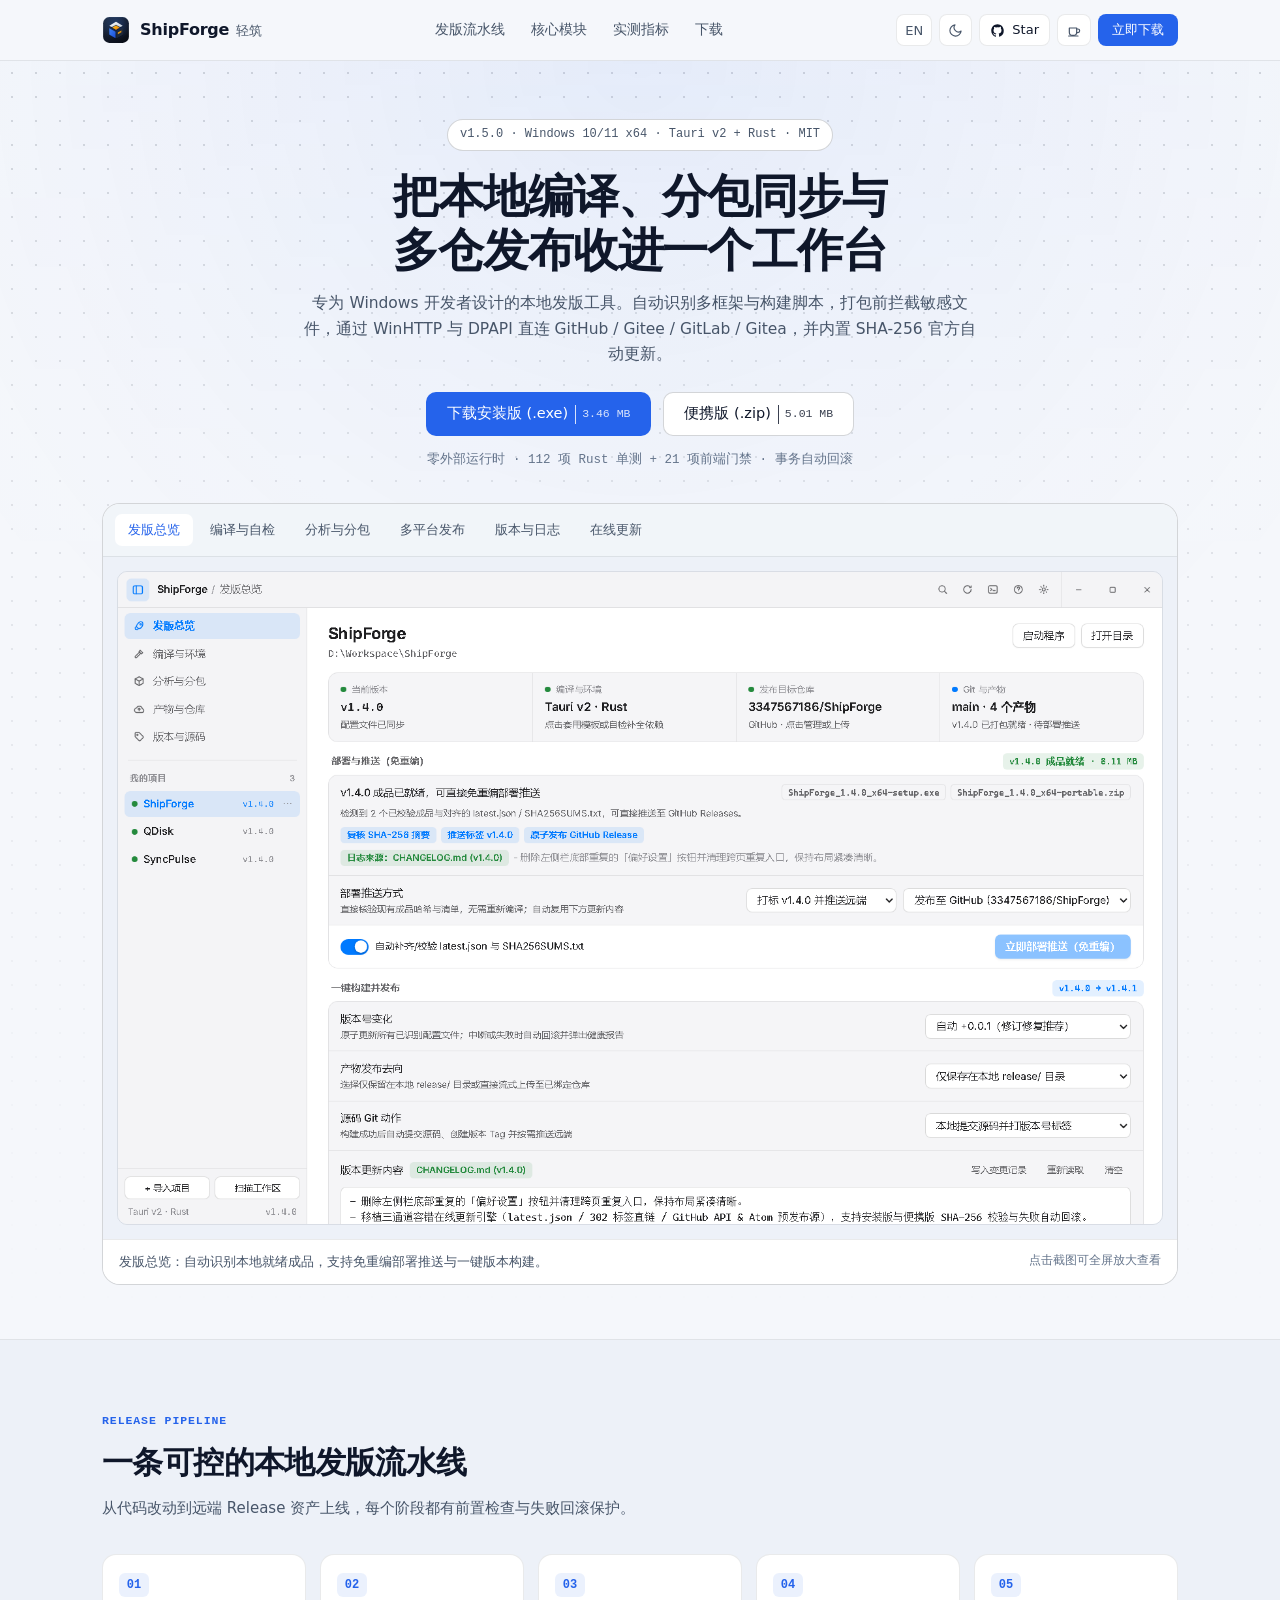
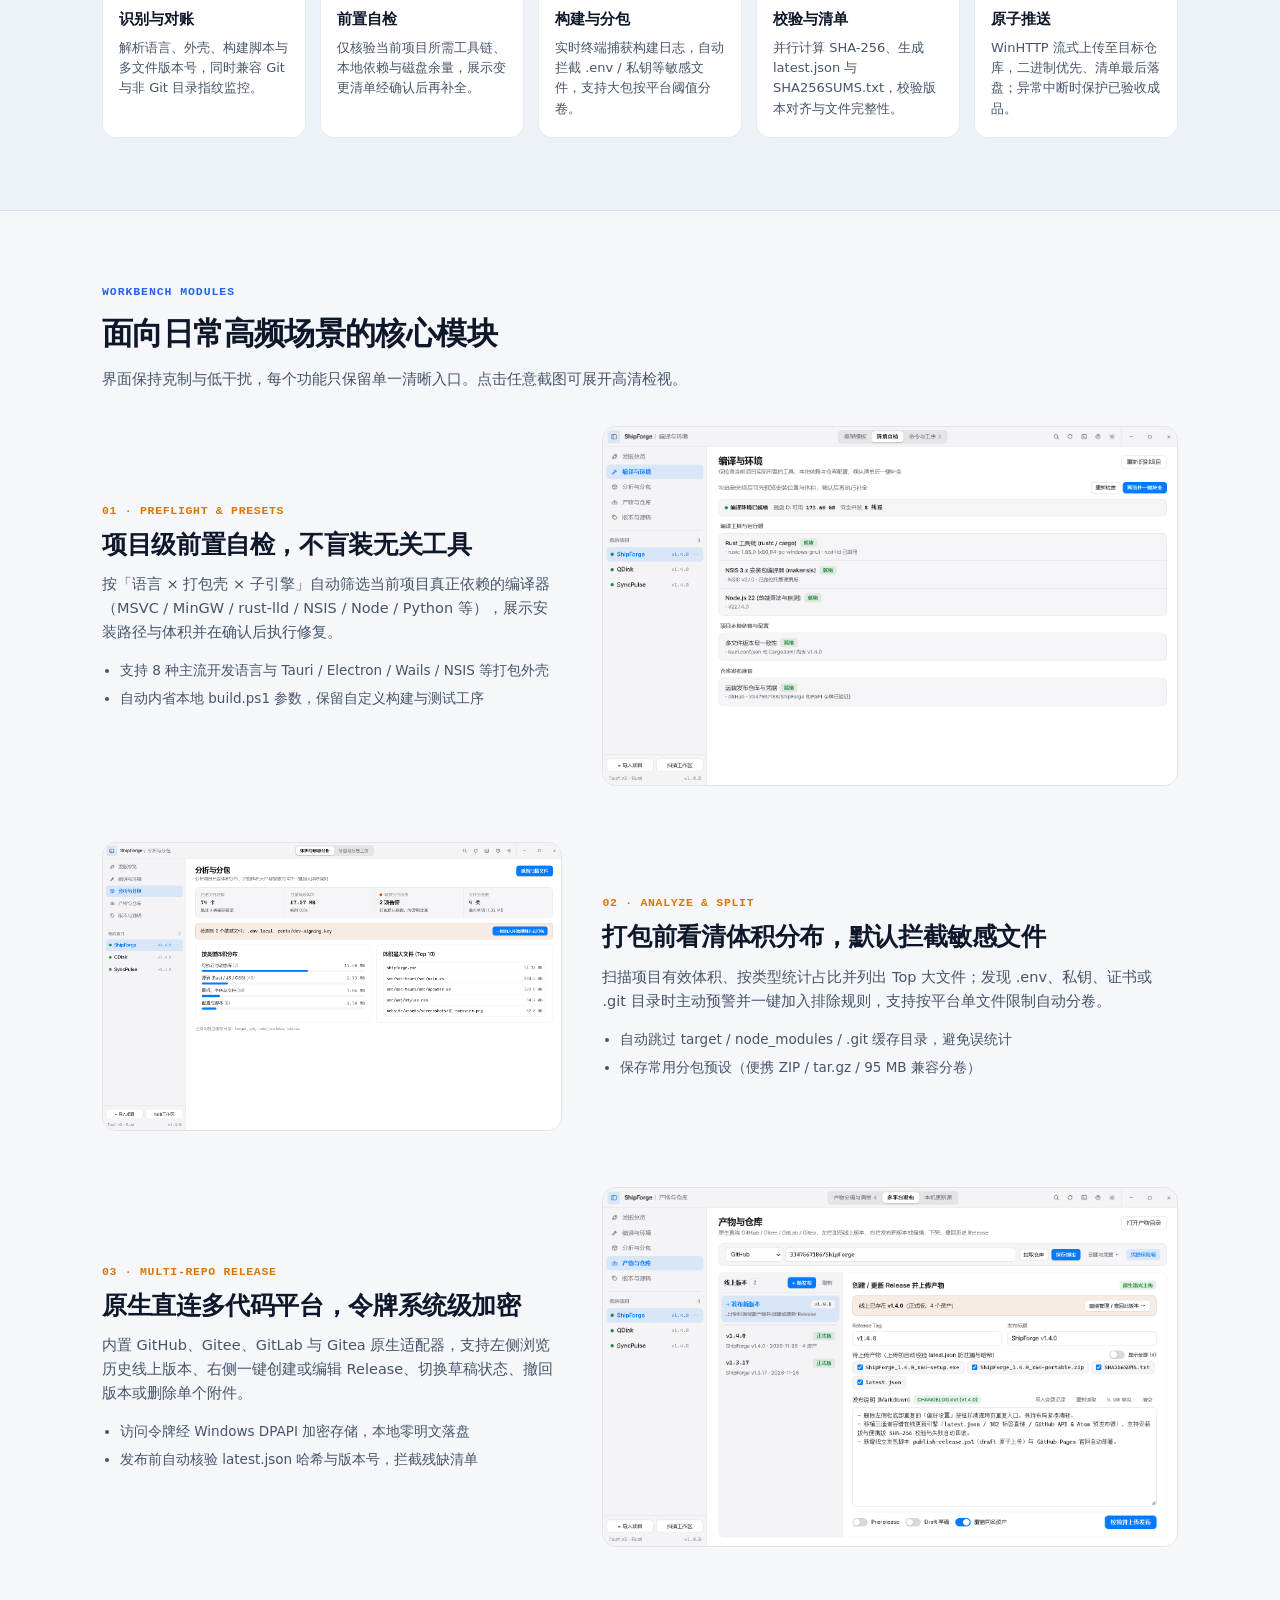
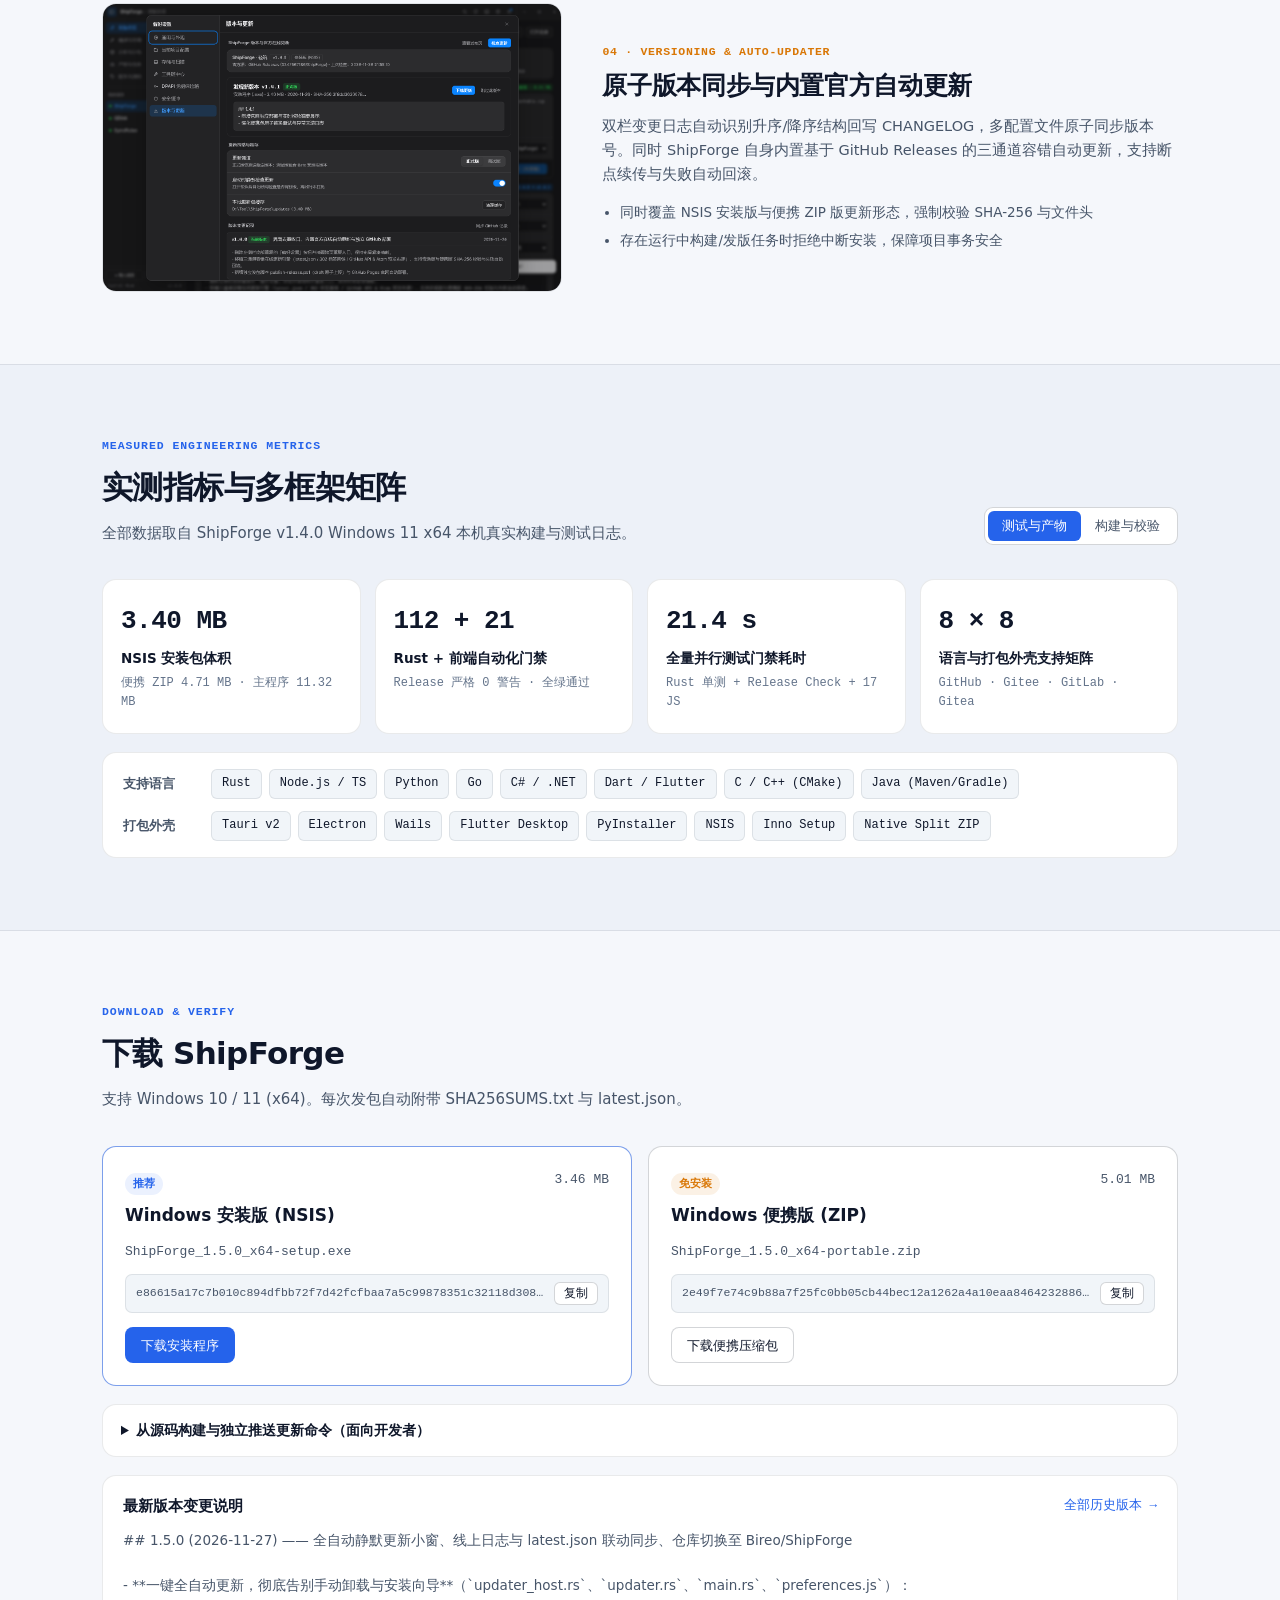
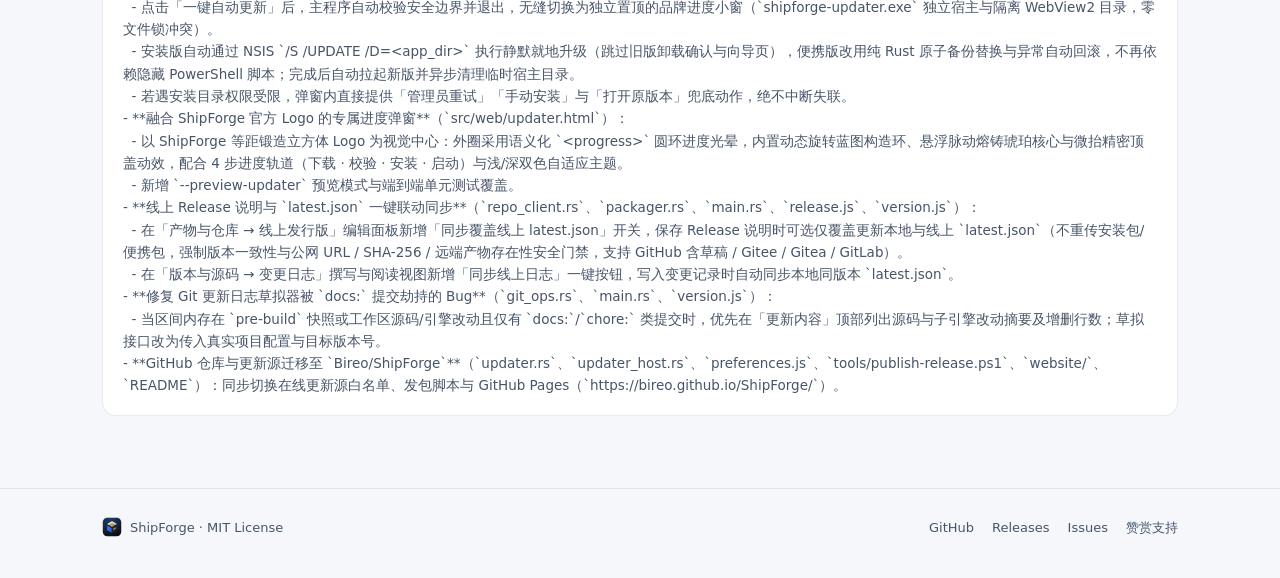
==== commit 5f90aaad: "feat(release): v1.5.0 auto-updater host, release notes + latest.json sync, changelog drafter fix, an" ====
--- a/website/index.html
+++ b/website/index.html
@@ -54,7 +54,7 @@
             <span class="sr-only">Switch to light theme</span>
           </span>
         </button>
-        <a class="star-pill" id="header-star-btn" href="https://github.com/3347567186/ShipForge" target="_blank" rel="noopener" aria-label="在 GitHub 上给 ShipForge 点 Star" title="在 GitHub 上查看 ShipForge">
+        <a class="star-pill" id="header-star-btn" href="https://github.com/Bireo/ShipForge" target="_blank" rel="noopener" aria-label="在 GitHub 上给 ShipForge 点 Star" title="在 GitHub 上查看 ShipForge">
           <svg class="star-gh" viewBox="0 0 24 24" width="15" height="15" fill="currentColor" aria-hidden="true"><path d="M12 2C6.48 2 2 6.58 2 12.26c0 4.53 2.87 8.37 6.84 9.73.5.09.68-.22.68-.49 0-.24-.01-.88-.01-1.72-2.78.62-3.37-1.37-3.37-1.37-.45-1.18-1.11-1.5-1.11-1.5-.91-.64.07-.63.07-.63 1 .07 1.53 1.06 1.53 1.06.89 1.56 2.34 1.11 2.91.85.09-.66.35-1.11.63-1.37-2.22-.26-4.56-1.14-4.56-5.07 0-1.12.39-2.03 1.03-2.75-.1-.26-.45-1.3.1-2.71 0 0 .84-.28 2.75 1.05A9.3 9.3 0 0 1 12 6.84c.85 0 1.71.12 2.51.35 1.91-1.33 2.75-1.05 2.75-1.05.55 1.41.2 2.45.1 2.71.64.72 1.03 1.63 1.03 2.75 0 3.94-2.34 4.81-4.57 5.06.36.32.68.94.68 1.9 0 1.37-.01 2.48-.01 2.82 0 .27.18.59.69.49A10.03 10.03 0 0 0 22 12.26C22 6.58 17.52 2 12 2Z"/></svg>
           <span class="star-label" data-i18n="nav.star">Star</span>
           <span class="star-count mono" id="header-star-count" hidden></span>
@@ -82,11 +82,11 @@
           专为 Windows 开发者设计的本地发版工具。自动识别多框架与构建脚本，打包前拦截敏感文件，通过 WinHTTP 与 DPAPI 直连 GitHub / Gitee / GitLab / Gitea，并内置 SHA-256 官方自动更新。
         </p>
         <div class="hero-cta">
-          <a class="btn primary lg" id="hero-setup-btn" href="https://github.com/3347567186/ShipForge/releases/latest">
+          <a class="btn primary lg" id="hero-setup-btn" href="https://github.com/Bireo/ShipForge/releases/latest">
             <span data-i18n="hero.dlSetup">下载安装版 (.exe)</span>
             <span class="btn-meta mono" id="hero-setup-size">3.4 MB</span>
           </a>
-          <a class="btn ghost lg" id="hero-portable-btn" href="https://github.com/3347567186/ShipForge/releases/latest">
+          <a class="btn ghost lg" id="hero-portable-btn" href="https://github.com/Bireo/ShipForge/releases/latest">
             <span data-i18n="hero.dlPort">便携版 (.zip)</span>
             <span class="btn-meta mono" id="hero-port-size">4.7 MB</span>
           </a>
@@ -348,7 +348,7 @@
               <button type="button" class="copy-btn" data-copy-target="dl-setup-sha" data-i18n="dl.copy">复制</button>
             </div>
             <div class="dl-card-actions">
-              <a class="btn primary" id="dl-setup-link" href="https://github.com/3347567186/ShipForge/releases/latest" data-i18n="dl.btnSetup">下载安装程序</a>
+              <a class="btn primary" id="dl-setup-link" href="https://github.com/Bireo/ShipForge/releases/latest" data-i18n="dl.btnSetup">下载安装程序</a>
             </div>
           </div>
 
@@ -366,7 +366,7 @@
               <button type="button" class="copy-btn" data-copy-target="dl-port-sha" data-i18n="dl.copy">复制</button>
             </div>
             <div class="dl-card-actions">
-              <a class="btn ghost" id="dl-port-link" href="https://github.com/3347567186/ShipForge/releases/latest" data-i18n="dl.btnPort">下载便携压缩包</a>
+              <a class="btn ghost" id="dl-port-link" href="https://github.com/Bireo/ShipForge/releases/latest" data-i18n="dl.btnPort">下载便携压缩包</a>
             </div>
           </div>
         </div>
@@ -375,7 +375,7 @@
           <summary data-i18n="dev.summary">从源码构建与独立推送更新命令（面向开发者）</summary>
           <div class="dev-body">
             <div class="code-wrap">
-              <pre class="code-block mono" id="dev-cmd-code">git clone https://github.com/3347567186/ShipForge.git
+              <pre class="code-block mono" id="dev-cmd-code">git clone https://github.com/Bireo/ShipForge.git
 cd ShipForge
 
 # 1. 运行全量测试门禁（Rust + 前端 + 官网自测）
@@ -394,7 +394,7 @@
         <div class="notes-panel" id="release-notes-box" hidden>
           <div class="notes-head">
             <h3 data-i18n="dl.notesTitle">最新版本变更说明</h3>
-            <a class="mono notes-link" href="https://github.com/3347567186/ShipForge/releases" target="_blank" rel="noopener" data-i18n="dl.allReleases">全部历史版本 →</a>
+            <a class="mono notes-link" href="https://github.com/Bireo/ShipForge/releases" target="_blank" rel="noopener" data-i18n="dl.allReleases">全部历史版本 →</a>
           </div>
           <pre class="notes-pre" id="release-notes-text"></pre>
         </div>
@@ -409,9 +409,9 @@
         <span>ShipForge · MIT License</span>
       </div>
       <div class="footer-links">
-        <a href="https://github.com/3347567186/ShipForge" target="_blank" rel="noopener">GitHub</a>
-        <a href="https://github.com/3347567186/ShipForge/releases" target="_blank" rel="noopener">Releases</a>
-        <a href="https://github.com/3347567186/ShipForge/issues" target="_blank" rel="noopener">Issues</a>
+        <a href="https://github.com/Bireo/ShipForge" target="_blank" rel="noopener">GitHub</a>
+        <a href="https://github.com/Bireo/ShipForge/releases" target="_blank" rel="noopener">Releases</a>
+        <a href="https://github.com/Bireo/ShipForge/issues" target="_blank" rel="noopener">Issues</a>
         <button type="button" class="footer-btn" id="footer-coffee-btn" data-i18n="footer.sponsor">赞赏支持</button>
       </div>
     </div>
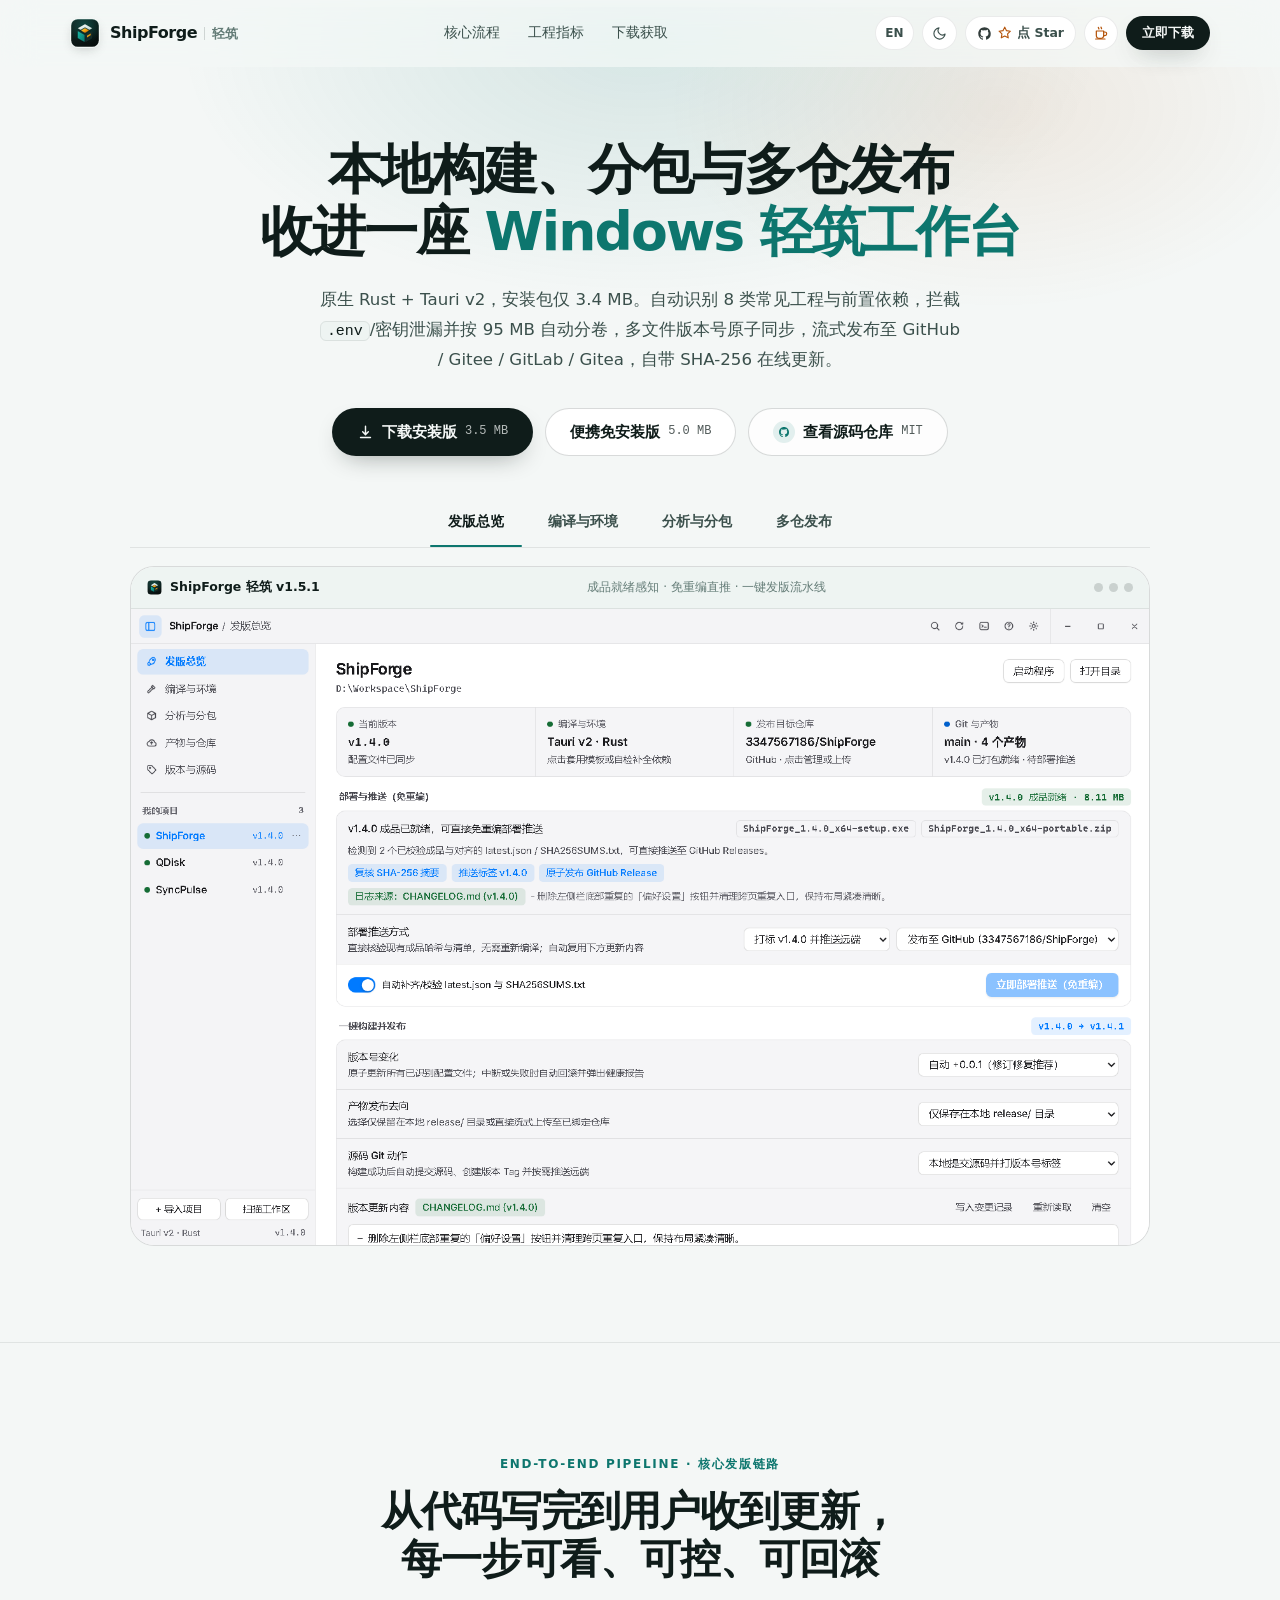
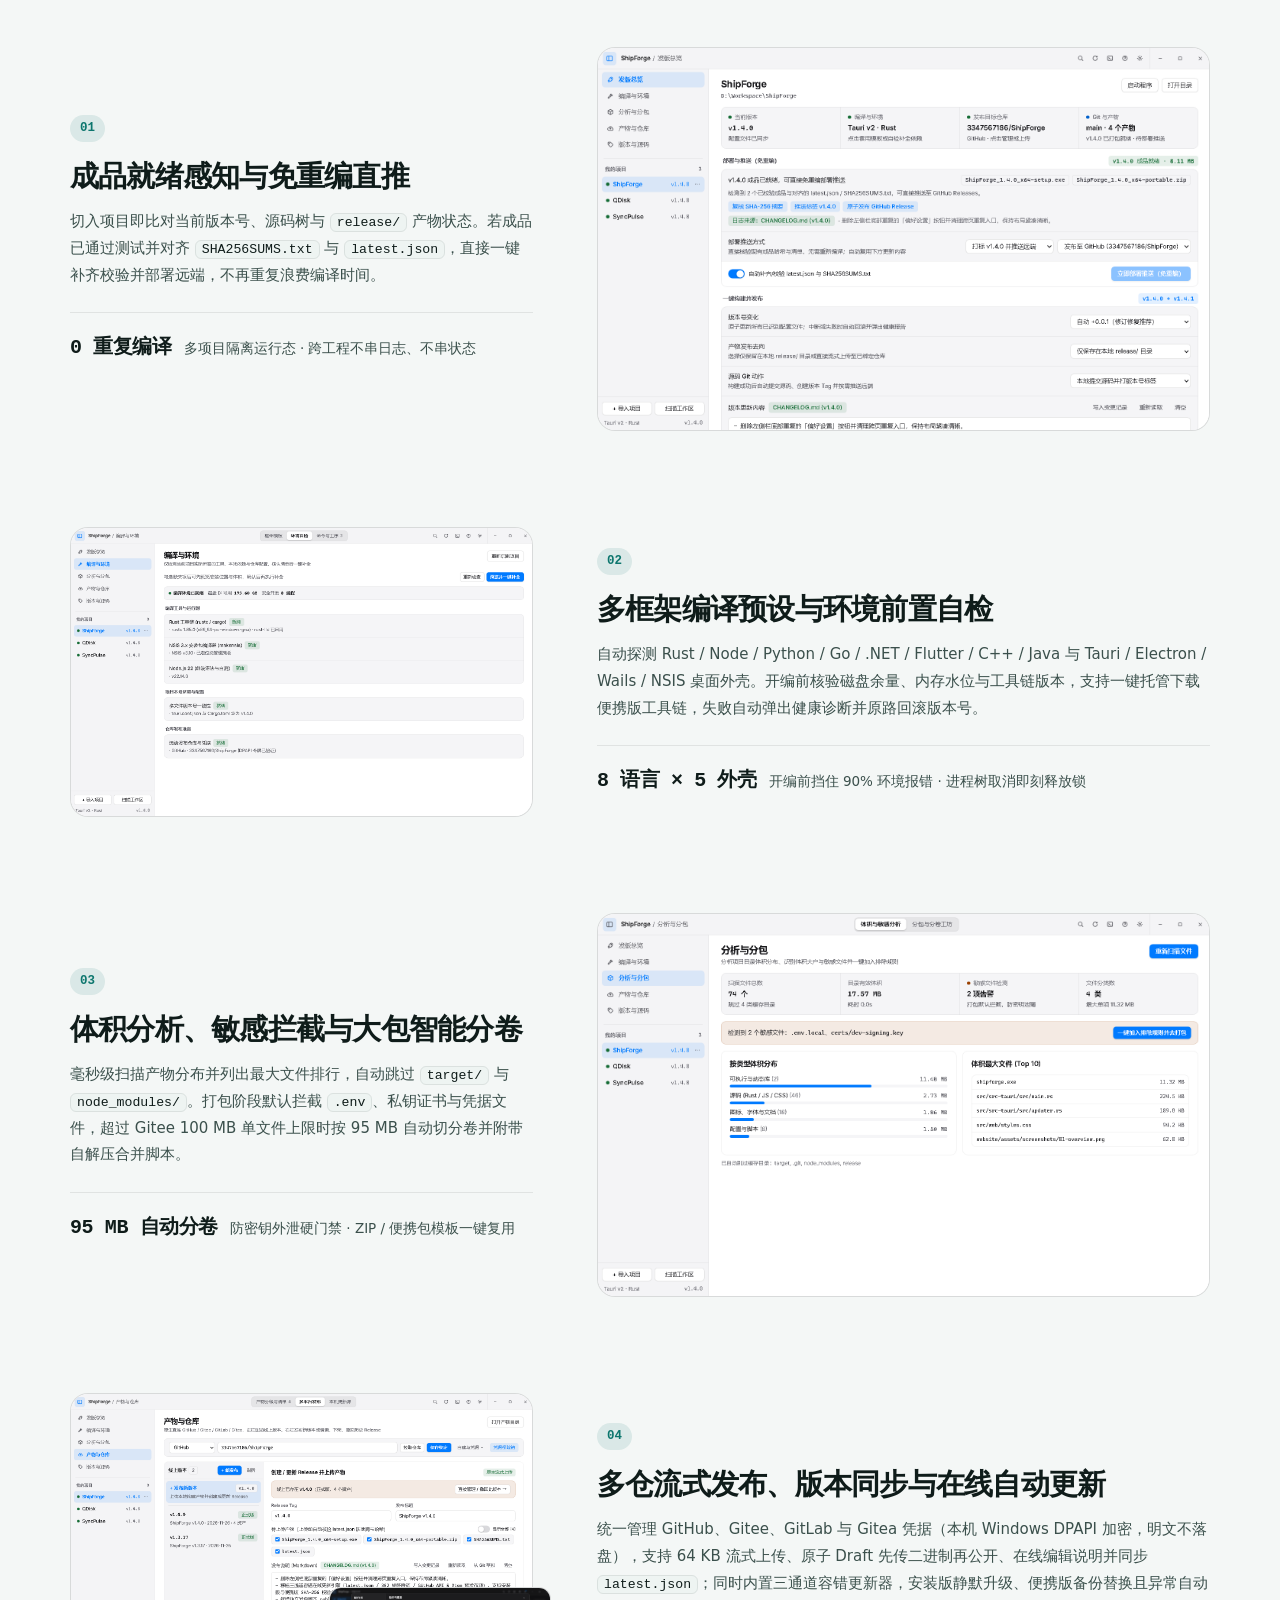
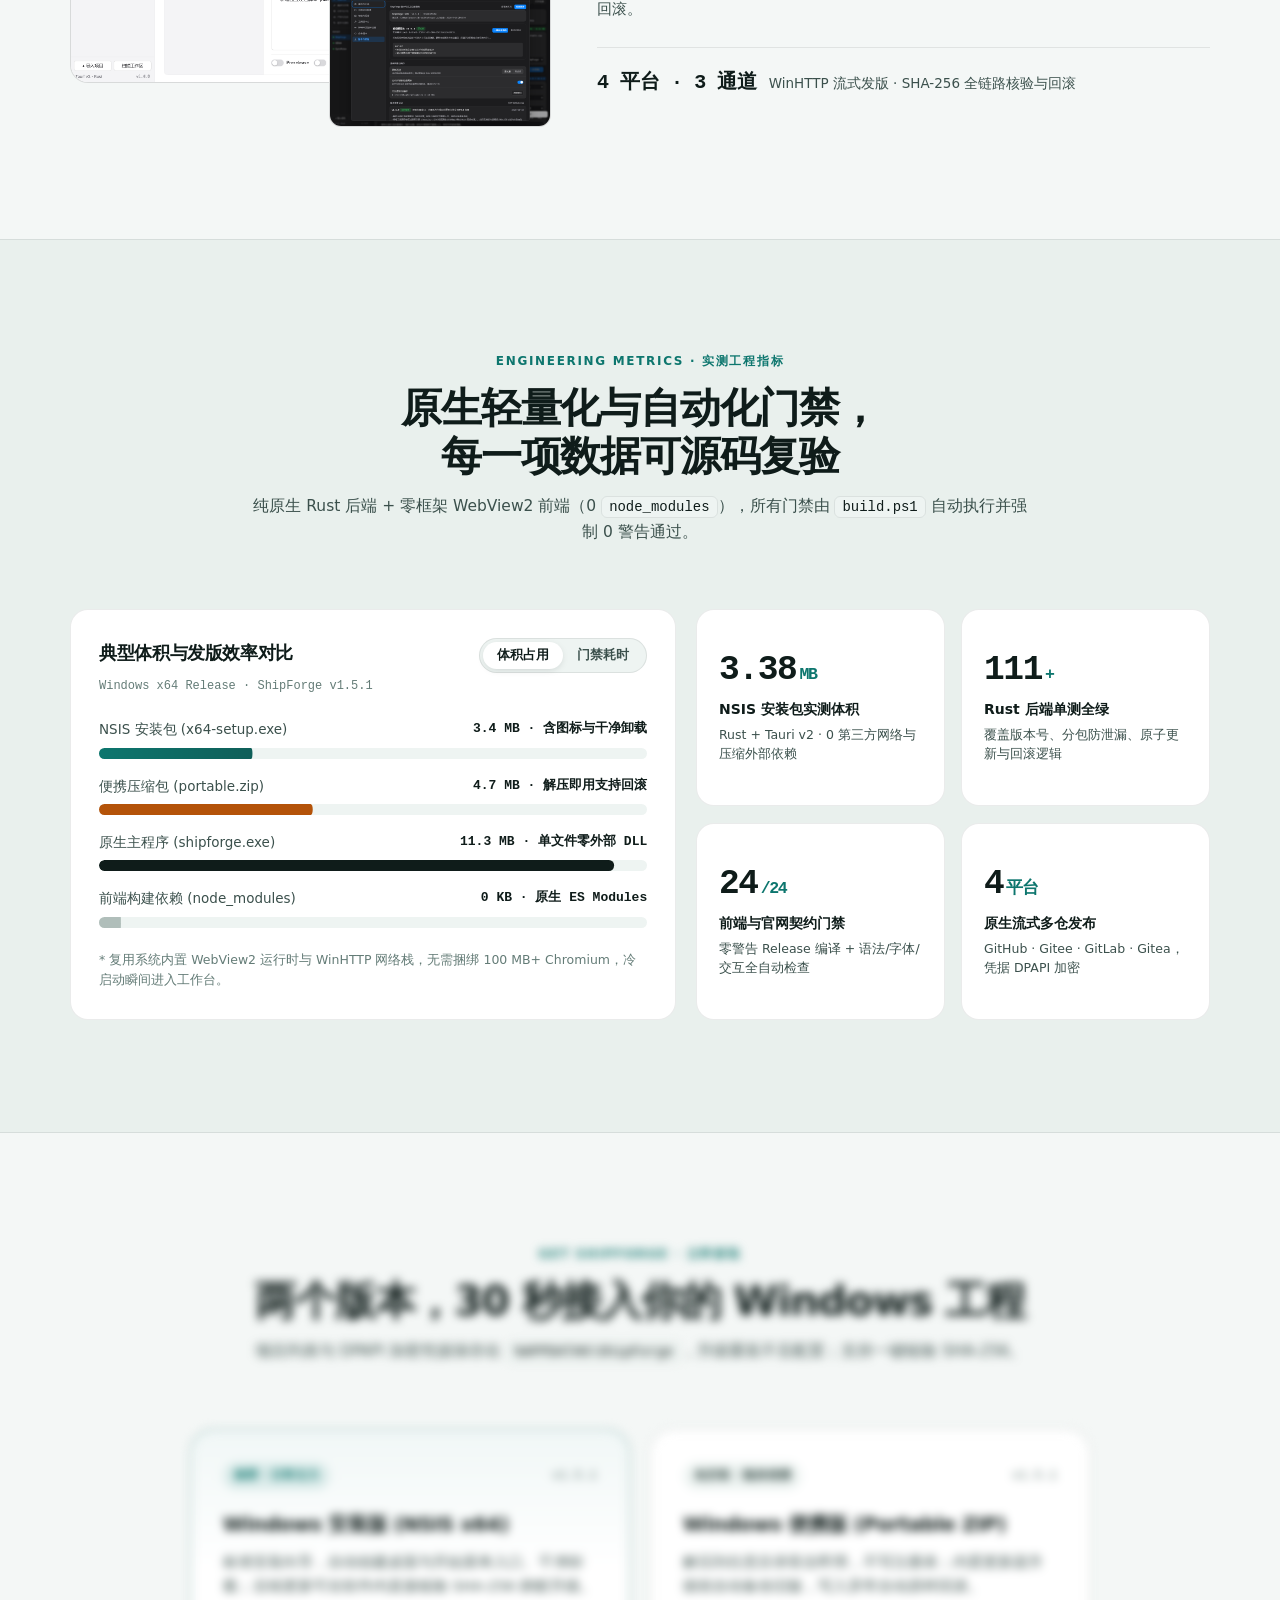
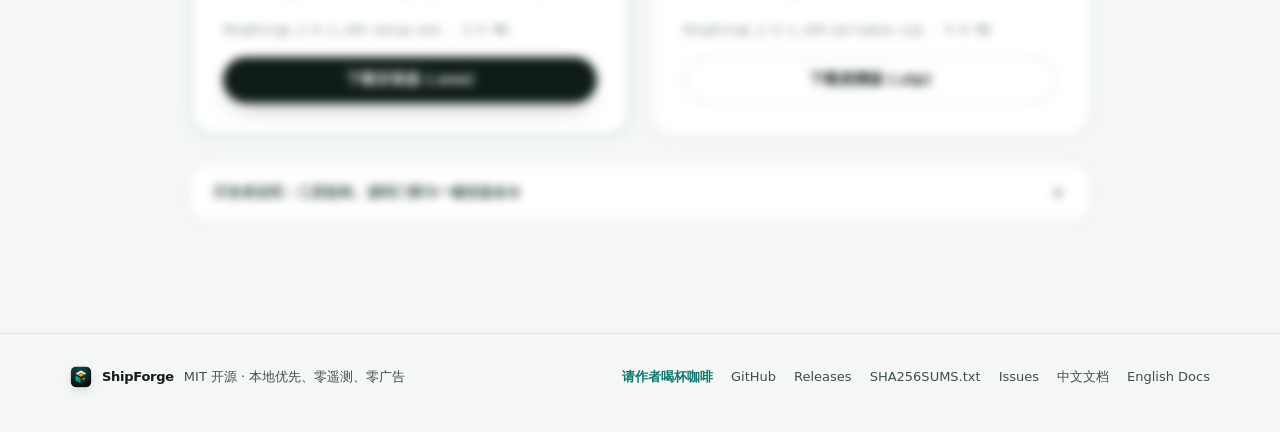
==== commit 40769861: "feat(ui,site): v1.5.1 deep typography clarity fix and full-motion emerald-teal website" ====
--- a/website/index.html
+++ b/website/index.html
@@ -3,24 +3,25 @@
 <head>
   <meta charset="utf-8">
   <meta name="viewport" content="width=device-width, initial-scale=1">
-  <title>ShipForge · 轻筑 — Windows 本地构建、分包与多平台发布工作台</title>
-  <meta name="description" content="ShipForge（轻筑）：基于 Tauri v2 与原生 Rust 的 Windows 构建、体积分析分包、版本原子同步、多平台发布与官方自动更新桌面工作台。">
+  <title>ShipForge 轻筑 — 本地构建、智能分包与多仓发布工作台</title>
+  <meta name="description" content="ShipForge（轻筑）：原生 Rust + Tauri v2 打造的 Windows 构建、体积分析分包、多文件版本同步、GitHub/Gitee/GitLab/Gitea 流式发布与 SHA-256 自动更新工作台。">
   <meta name="color-scheme" content="light dark">
   <script>
     try {
-      var saved = localStorage.getItem('sf-site-scheme');
+      var saved = localStorage.getItem('shipforge-site-scheme');
       if (saved === 'light' || saved === 'dark') {
         document.querySelector('meta[name="color-scheme"]').content = saved;
       }
     } catch (e) {}
   </script>
   <link rel="icon" type="image/svg+xml" href="assets/logo.svg">
-  <link rel="icon" type="image/png" sizes="256x256" href="assets/icon-256.png">
-  <link rel="stylesheet" href="styles.css">
+  <link rel="stylesheet" href="styles.css?v=20261127v2">
 </head>
 <body>
-  <div id="scroll-progress" class="scroll-progress" aria-hidden="true"></div>
-
+  <!-- Scroll-Driven Reading Progress Hairline -->
+  <div id="scroll-progress" class="scroll-progress"></div>
+
+  <!-- Minimal Compact Shrinking Header -->
   <header class="site-header" id="site-header">
     <div class="container header-inner">
       <a class="brand" href="#top" aria-label="ShipForge 轻筑">
@@ -28,16 +29,15 @@
           <img src="assets/logo.svg" alt="" width="30" height="30" decoding="async">
         </span>
         <span class="brand-lockup">
-          <span class="brand-en">ShipForge</span>
-          <span class="brand-cn" data-i18n="brand.cn">轻筑</span>
+          <span class="brand-name">ShipForge</span>
+          <span class="brand-cn" data-i18n="brand">轻筑</span>
         </span>
       </a>
 
       <nav class="site-nav" aria-label="Primary">
-        <a href="#pipeline" data-section="pipeline" data-i18n="nav.pipeline">发版流水线</a>
-        <a href="#showcase" data-section="showcase" data-i18n="nav.showcase">核心模块</a>
-        <a href="#benchmarks" data-section="benchmarks" data-i18n="nav.bench">实测指标</a>
-        <a href="#download" data-section="download" data-i18n="nav.download">下载</a>
+        <a href="#showcase" data-section="showcase" data-i18n="nav.showcase">核心流程</a>
+        <a href="#benchmarks" data-section="benchmarks" data-i18n="nav.bench">工程指标</a>
+        <a href="#download" data-section="download" data-i18n="nav.download">下载获取</a>
       </nav>
 
       <div class="header-actions">
@@ -54,13 +54,15 @@
             <span class="sr-only">Switch to light theme</span>
           </span>
         </button>
-        <a class="star-pill" id="header-star-btn" href="https://github.com/Bireo/ShipForge" target="_blank" rel="noopener" aria-label="在 GitHub 上给 ShipForge 点 Star" title="在 GitHub 上查看 ShipForge">
+        <a class="star-pill" id="header-star-btn" href="https://github.com/Bireo/ShipForge" target="_blank" rel="noopener" aria-label="在 GitHub 上给 ShipForge 点 Star" title="在 GitHub 上给 ShipForge 点 Star">
           <svg class="star-gh" viewBox="0 0 24 24" width="15" height="15" fill="currentColor" aria-hidden="true"><path d="M12 2C6.48 2 2 6.58 2 12.26c0 4.53 2.87 8.37 6.84 9.73.5.09.68-.22.68-.49 0-.24-.01-.88-.01-1.72-2.78.62-3.37-1.37-3.37-1.37-.45-1.18-1.11-1.5-1.11-1.5-.91-.64.07-.63.07-.63 1 .07 1.53 1.06 1.53 1.06.89 1.56 2.34 1.11 2.91.85.09-.66.35-1.11.63-1.37-2.22-.26-4.56-1.14-4.56-5.07 0-1.12.39-2.03 1.03-2.75-.1-.26-.45-1.3.1-2.71 0 0 .84-.28 2.75 1.05A9.3 9.3 0 0 1 12 6.84c.85 0 1.71.12 2.51.35 1.91-1.33 2.75-1.05 2.75-1.05.55 1.41.2 2.45.1 2.71.64.72 1.03 1.63 1.03 2.75 0 3.94-2.34 4.81-4.57 5.06.36.32.68.94.68 1.9 0 1.37-.01 2.48-.01 2.82 0 .27.18.59.69.49A10.03 10.03 0 0 0 22 12.26C22 6.58 17.52 2 12 2Z"/></svg>
-          <span class="star-label" data-i18n="nav.star">Star</span>
+          <svg class="star-ic" viewBox="0 0 24 24" width="13.5" height="13.5" fill="none" stroke="currentColor" stroke-width="2" stroke-linecap="round" stroke-linejoin="round" aria-hidden="true"><polygon points="12 2 15.09 8.26 22 9.27 17 14.14 18.18 21.02 12 17.77 5.82 21.02 7 14.14 2 9.27 8.91 8.26 12 2"/></svg>
+          <span class="star-label" data-i18n="nav.star">点 Star</span>
           <span class="star-count mono" id="header-star-count" hidden></span>
         </a>
-        <button type="button" class="icon-btn coffee-btn" id="header-coffee-btn" aria-label="赞赏支持" title="请作者喝杯咖啡">
-          <svg viewBox="0 0 24 24" width="16" height="16" fill="none" stroke="currentColor" stroke-width="1.8" stroke-linecap="round" stroke-linejoin="round" aria-hidden="true">
+        <button type="button" class="coffee-btn" id="header-coffee-btn" aria-label="请作者喝杯咖啡" title="请作者喝杯咖啡">
+          <svg class="coffee-ic" viewBox="0 0 24 24" width="16" height="16" fill="none" stroke="currentColor" stroke-width="1.85" stroke-linecap="round" stroke-linejoin="round" aria-hidden="true">
+            <path class="coffee-steam" d="M8 3.5c0 1.1.8 1.4.8 2.5M12 3c0 1.1.8 1.4.8 2.5"/>
             <path d="M5 9h11v6.2a4.8 4.8 0 0 1-4.8 4.8H9.8A4.8 4.8 0 0 1 5 15.2V9Z"/>
             <path d="M16 10.5h1.8a2.7 2.7 0 0 1 0 5.4H16"/>
             <path d="M4 21h14"/>
@@ -72,393 +74,506 @@
   </header>
 
   <main id="top">
-    <!-- Act I: Blueprint Studio Hero + Interactive 6-Tab Workbench -->
+    <!-- Act I: Editorial Hero + Scroll-Elevated 3D Perspective Stage -->
     <section class="hero">
-      <div class="hero-grid-bg" aria-hidden="true"></div>
-      <div class="container hero-inner">
-        <div class="hero-kicker mono" id="hero-ver-pill">Windows 10/11 x64 · Tauri v2 + Rust · MIT</div>
-        <h1 class="hero-title" data-i18n="hero.title">把本地编译、分包同步与多仓发布收进一个工作台</h1>
-        <p class="hero-sub" data-i18n="hero.sub">
-          专为 Windows 开发者设计的本地发版工具。自动识别多框架与构建脚本，打包前拦截敏感文件，通过 WinHTTP 与 DPAPI 直连 GitHub / Gitee / GitLab / Gitea，并内置 SHA-256 官方自动更新。
-        </p>
-        <div class="hero-cta">
-          <a class="btn primary lg" id="hero-setup-btn" href="https://github.com/Bireo/ShipForge/releases/latest">
-            <span data-i18n="hero.dlSetup">下载安装版 (.exe)</span>
-            <span class="btn-meta mono" id="hero-setup-size">3.4 MB</span>
-          </a>
-          <a class="btn ghost lg" id="hero-portable-btn" href="https://github.com/Bireo/ShipForge/releases/latest">
-            <span data-i18n="hero.dlPort">便携版 (.zip)</span>
-            <span class="btn-meta mono" id="hero-port-size">4.7 MB</span>
-          </a>
-        </div>
-        <div class="hero-facts mono" id="hero-meta-line" data-i18n="hero.facts">
-          零外部运行时 · 112 项 Rust 单测 + 21 项前端门禁 · 事务自动回滚
-        </div>
-
-        <!-- Interactive 6-View Studio Stage -->
-        <div class="stage-shell">
-          <div class="stage-tabs" role="tablist" aria-label="ShipForge 工作区预览">
-            <button type="button" class="stage-tab active" role="tab" id="tab-overview" aria-selected="true" aria-controls="panel-overview" data-panel="panel-overview" data-shot="0" data-i18n="tab.overview">发版总览</button>
-            <button type="button" class="stage-tab" role="tab" id="tab-compile" aria-selected="false" aria-controls="panel-compile" data-panel="panel-compile" data-shot="1" tabindex="-1" data-i18n="tab.compile">编译与自检</button>
-            <button type="button" class="stage-tab" role="tab" id="tab-package" aria-selected="false" aria-controls="panel-package" data-panel="panel-package" data-shot="2" tabindex="-1" data-i18n="tab.package">分析与分包</button>
-            <button type="button" class="stage-tab" role="tab" id="tab-release" aria-selected="false" aria-controls="panel-release" data-panel="panel-release" data-shot="3" tabindex="-1" data-i18n="tab.release">多平台发布</button>
-            <button type="button" class="stage-tab" role="tab" id="tab-version" aria-selected="false" aria-controls="panel-version" data-panel="panel-version" data-shot="4" tabindex="-1" data-i18n="tab.version">版本与日志</button>
-            <button type="button" class="stage-tab" role="tab" id="tab-updater" aria-selected="false" aria-controls="panel-updater" data-panel="panel-updater" data-shot="5" tabindex="-1" data-i18n="tab.updater">在线更新</button>
-          </div>
-
-          <div class="stage-viewport">
-            <div class="stage-panel active" id="panel-overview" role="tabpanel" aria-labelledby="tab-overview">
-              <button type="button" class="shot-trigger" data-lb-index="0" aria-label="放大查看发版总览截图">
-                <img src="assets/screenshots/01-overview-pipeline.png" alt="ShipForge 发版总览界面" width="1280" height="800" fetchpriority="high">
-              </button>
-            </div>
-            <div class="stage-panel" id="panel-compile" role="tabpanel" aria-labelledby="tab-compile" hidden>
-              <button type="button" class="shot-trigger" data-lb-index="1" aria-label="放大查看编译与环境自检截图">
-                <img src="assets/screenshots/02-compile-prereq.png" alt="ShipForge 编译与环境自检界面" width="1280" height="800" loading="lazy">
-              </button>
-            </div>
-            <div class="stage-panel" id="panel-package" role="tabpanel" aria-labelledby="tab-package" hidden>
-              <button type="button" class="shot-trigger" data-lb-index="2" aria-label="放大查看体积分析与敏感拦截截图">
-                <img src="assets/screenshots/03-package-split.png" alt="ShipForge 体积分析与敏感文件拦截界面" width="1280" height="800" loading="lazy">
-              </button>
-            </div>
-            <div class="stage-panel" id="panel-release" role="tabpanel" aria-labelledby="tab-release" hidden>
-              <button type="button" class="shot-trigger" data-lb-index="3" aria-label="放大查看多平台发布管理截图">
-                <img src="assets/screenshots/04-release-repos.png" alt="ShipForge 多平台发布界面" width="1280" height="800" loading="lazy">
-              </button>
-            </div>
-            <div class="stage-panel" id="panel-version" role="tabpanel" aria-labelledby="tab-version" hidden>
-              <button type="button" class="shot-trigger" data-lb-index="4" aria-label="放大查看双栏变更日志截图">
-                <img src="assets/screenshots/05-version-changelog.png" alt="ShipForge 双栏变更日志与版本同步界面" width="1280" height="800" loading="lazy">
-              </button>
-            </div>
-            <div class="stage-panel" id="panel-updater" role="tabpanel" aria-labelledby="tab-updater" hidden>
-              <button type="button" class="shot-trigger" data-lb-index="5" aria-label="放大查看偏好设置与自动更新截图">
-                <img src="assets/screenshots/06-updater-prefs.png" alt="ShipForge 偏好设置与在线更新界面" width="1280" height="800" loading="lazy">
-              </button>
-            </div>
-          </div>
-
-          <div class="stage-bar">
-            <span class="stage-caption" id="stage-caption" data-i18n="cap.0">发版总览：自动识别本地就绪成品，支持免重编部署推送与一键版本构建。</span>
-            <span class="stage-hint mono" data-i18n="stage.hint">点击截图可全屏放大查看</span>
+      <div class="hero-ambient" aria-hidden="true"></div>
+
+      <div class="container">
+        <div class="hero-copy" data-scroll-hero="copy">
+          <h1 class="hero-title" data-i18n="hero.title">
+            本地构建、分包与多仓发布<br>收进一座 <span class="title-accent">Windows 轻筑工作台</span>
+          </h1>
+
+          <p class="hero-sub" data-i18n="hero.sub">
+            原生 Rust + Tauri v2，安装包仅 3.4 MB。自动识别 8 类常见工程与前置依赖，拦截 <code>.env</code>/密钥泄漏并按 95 MB 自动分卷，多文件版本号原子同步，流式发布至 GitHub / Gitee / GitLab / Gitea，自带 SHA-256 在线更新。
+          </p>
+
+          <div class="hero-cta">
+            <a class="btn primary lg" id="hero-dl-installer" href="https://github.com/Bireo/ShipForge/releases/download/v1.5.1/ShipForge_1.5.1_x64-setup.exe">
+              <svg viewBox="0 0 24 24" width="17" height="17" fill="none" stroke="currentColor" stroke-width="2" stroke-linecap="round" stroke-linejoin="round" aria-hidden="true"><path d="M12 3v12m0 0 4-4m-4 4-4-4"/><path d="M5 19h14"/></svg>
+              <span data-i18n="hero.dlExe">下载安装版</span>
+              <span class="btn-meta mono" id="hero-exe-size">3.4 MB</span>
+            </a>
+            <a class="btn secondary lg" id="hero-dl-portable" href="https://github.com/Bireo/ShipForge/releases/download/v1.5.1/ShipForge_1.5.1_x64-portable.zip">
+              <span data-i18n="hero.dlZip">便携免安装版</span>
+              <span class="btn-meta mono" id="hero-zip-size">4.7 MB</span>
+            </a>
+            <a class="btn film-cta lg" href="https://github.com/Bireo/ShipForge" target="_blank" rel="noopener">
+              <span class="film-play-dot" aria-hidden="true">
+                <svg viewBox="0 0 24 24" width="12" height="12" fill="currentColor"><path d="M12 2C6.48 2 2 6.58 2 12.26c0 4.53 2.87 8.37 6.84 9.73.5.09.68-.22.68-.49 0-.24-.01-.88-.01-1.72-2.78.62-3.37-1.37-3.37-1.37-.45-1.18-1.11-1.5-1.11-1.5-.91-.64.07-.63.07-.63 1 .07 1.53 1.06 1.53 1.06.89 1.56 2.34 1.11 2.91.85.09-.66.35-1.11.63-1.37-2.22-.26-4.56-1.14-4.56-5.07 0-1.12.39-2.03 1.03-2.75-.1-.26-.45-1.3.1-2.71 0 0 .84-.28 2.75 1.05A9.3 9.3 0 0 1 12 6.84c.85 0 1.71.12 2.51.35 1.91-1.33 2.75-1.05 2.75-1.05.55 1.41.2 2.45.1 2.71.64.72 1.03 1.63 1.03 2.75 0 3.94-2.34 4.81-4.57 5.06.36.32.68.94.68 1.9 0 1.37-.01 2.48-.01 2.82 0 .27.18.59.69.49A10.03 10.03 0 0 0 22 12.26C22 6.58 17.52 2 12 2Z"/></svg>
+              </span>
+              <span data-i18n="hero.viewGh">查看源码仓库</span>
+              <span class="btn-meta mono">MIT</span>
+            </a>
+          </div>
+        </div>
+
+        <!-- Interactive Runtime Window Stage with Scroll Perspective Unfold & Anchor Tab Underline -->
+        <div class="stage-perspective" data-scroll-hero="stage">
+          <div class="stage-tabs" role="tablist" aria-label="ShipForge runtime views">
+            <button type="button" role="tab" id="tab-overview" aria-selected="true" tabindex="0" data-panel="panel-overview" data-cap-zh="成品就绪感知 · 免重编直推 · 一键发版流水线" data-cap-en="Artifact readiness · Direct deploy · One-click pipeline" data-i18n="tabs.overview">发版总览</button>
+            <button type="button" role="tab" id="tab-compile" aria-selected="false" tabindex="-1" data-panel="panel-compile" data-cap-zh="8 类语言与桌面外壳矩阵 · 磁盘/内存/工具链前置自检" data-cap-en="8-stack framework matrix · Disk/RAM/toolchain preflight" data-i18n="tabs.compile">编译与环境</button>
+            <button type="button" role="tab" id="tab-package" aria-selected="false" tabindex="-1" data-panel="panel-package" data-cap-zh="体积构成分析 · .env/私钥防泄漏拦截 · 95 MB 自动分卷" data-cap-en="Bundle breakdown · Secret leak guard · 95 MB split ZIP" data-i18n="tabs.package">分析与分包</button>
+            <button type="button" role="tab" id="tab-release" aria-selected="false" tabindex="-1" data-panel="panel-release" data-cap-zh="GitHub / Gitee / GitLab / Gitea 流式上传 · DPAPI 凭据加密" data-cap-en="Multi-forge streaming upload · Windows DPAPI vault" data-i18n="tabs.release">多仓发布</button>
+          </div>
+
+          <div class="stage-frame" id="stage-frame">
+            <div class="window-chrome" aria-hidden="true">
+              <span class="win-brand">
+                <img src="assets/logo.svg" alt="" width="15" height="15">
+                <span id="win-chrome-title">ShipForge 轻筑 v1.5.1</span>
+              </span>
+              <span class="win-caption" id="stage-caption">成品就绪感知 · 免重编直推 · 一键发版流水线</span>
+              <span class="win-dots"><i></i><i></i><i></i></span>
+            </div>
+
+            <div class="stage-panels">
+              <div role="tabpanel" id="panel-overview" aria-labelledby="tab-overview" tabindex="0">
+                <button type="button" class="zoom-trigger zoom-stage" id="zoom-stage-overview" data-lightbox-id="overview" aria-label="点击放大查看：发版总览与免重编直推">
+                  <img id="img-overview" src="assets/screenshots/01-overview-pipeline.png" alt="ShipForge Release Overview and Pipeline UI" width="1600" height="1000" fetchpriority="high" decoding="async">
+                  <span class="zoom-hint" aria-hidden="true">
+                    <svg viewBox="0 0 24 24" width="13" height="13" fill="none" stroke="currentColor" stroke-width="2" stroke-linecap="round" stroke-linejoin="round"><circle cx="11" cy="11" r="7"/><path d="m21 21-4.3-4.3M11 8v6M8 11h6"/></svg>
+                    <span data-i18n="lightbox.hint">查看大图</span>
+                  </span>
+                </button>
+              </div>
+              <div role="tabpanel" id="panel-compile" aria-labelledby="tab-compile" hidden="until-found">
+                <button type="button" class="zoom-trigger zoom-stage" id="zoom-stage-compile" data-lightbox-id="compile" aria-label="点击放大查看：编译预设与环境前置自检">
+                  <img src="assets/screenshots/02-compile-prereq.png" alt="ShipForge Compiler Matrix and Preflight Checks" width="1600" height="1000" fetchpriority="low" loading="lazy" decoding="async">
+                  <span class="zoom-hint" aria-hidden="true">
+                    <svg viewBox="0 0 24 24" width="13" height="13" fill="none" stroke="currentColor" stroke-width="2" stroke-linecap="round" stroke-linejoin="round"><circle cx="11" cy="11" r="7"/><path d="m21 21-4.3-4.3M11 8v6M8 11h6"/></svg>
+                    <span data-i18n="lightbox.hint">查看大图</span>
+                  </span>
+                </button>
+              </div>
+              <div role="tabpanel" id="panel-package" aria-labelledby="tab-package" hidden="until-found">
+                <button type="button" class="zoom-trigger zoom-stage" id="zoom-stage-package" data-lightbox-id="package" aria-label="点击放大查看：体积分析与防泄漏分包">
+                  <img src="assets/screenshots/03-package-split.png" alt="ShipForge Size Analyzer and Smart Packaging" width="1600" height="1000" fetchpriority="low" loading="lazy" decoding="async">
+                  <span class="zoom-hint" aria-hidden="true">
+                    <svg viewBox="0 0 24 24" width="13" height="13" fill="none" stroke="currentColor" stroke-width="2" stroke-linecap="round" stroke-linejoin="round"><circle cx="11" cy="11" r="7"/><path d="m21 21-4.3-4.3M11 8v6M8 11h6"/></svg>
+                    <span data-i18n="lightbox.hint">查看大图</span>
+                  </span>
+                </button>
+              </div>
+              <div role="tabpanel" id="panel-release" aria-labelledby="tab-release" hidden="until-found">
+                <button type="button" class="zoom-trigger zoom-stage" id="zoom-stage-release" data-lightbox-id="release" aria-label="点击放大查看：多仓库发布与在线回撤">
+                  <img src="assets/screenshots/04-release-repos.png" alt="ShipForge Multi-Forge Release Manager" width="1600" height="1000" fetchpriority="low" loading="lazy" decoding="async">
+                  <span class="zoom-hint" aria-hidden="true">
+                    <svg viewBox="0 0 24 24" width="13" height="13" fill="none" stroke="currentColor" stroke-width="2" stroke-linecap="round" stroke-linejoin="round"><circle cx="11" cy="11" r="7"/><path d="m21 21-4.3-4.3M11 8v6M8 11h6"/></svg>
+                    <span data-i18n="lightbox.hint">查看大图</span>
+                  </span>
+                </button>
+              </div>
+            </div>
           </div>
         </div>
       </div>
     </section>
 
-    <!-- Act II: 5-Step Release Pipeline Blueprint -->
-    <section class="section pipeline-section" id="pipeline">
-      <div class="container">
-        <div class="sec-head">
-          <div class="sec-kicker mono">RELEASE PIPELINE</div>
-          <h2 data-i18n="pipe.heading">一条可控的本地发版流水线</h2>
-          <p class="sec-desc" data-i18n="pipe.desc">从代码改动到远端 Release 资产上线，每个阶段都有前置检查与失败回滚保护。</p>
-        </div>
-
-        <ol class="pipe-track">
-          <li class="pipe-node">
-            <span class="pipe-num mono">01</span>
-            <h3 data-i18n="pipe.s1.t">识别与对账</h3>
-            <p data-i18n="pipe.s1.d">解析语言、外壳、构建脚本与多文件版本号，同时兼容 Git 与非 Git 目录指纹监控。</p>
-          </li>
-          <li class="pipe-node">
-            <span class="pipe-num mono">02</span>
-            <h3 data-i18n="pipe.s2.t">前置自检</h3>
-            <p data-i18n="pipe.s2.d">仅核验当前项目所需工具链、本地依赖与磁盘余量，展示变更清单经确认后再补全。</p>
-          </li>
-          <li class="pipe-node">
-            <span class="pipe-num mono">03</span>
-            <h3 data-i18n="pipe.s3.t">构建与分包</h3>
-            <p data-i18n="pipe.s3.d">实时终端捕获构建日志，自动拦截 .env / 私钥等敏感文件，支持大包按平台阈值分卷。</p>
-          </li>
-          <li class="pipe-node">
-            <span class="pipe-num mono">04</span>
-            <h3 data-i18n="pipe.s4.t">校验与清单</h3>
-            <p data-i18n="pipe.s4.d">并行计算 SHA-256、生成 latest.json 与 SHA256SUMS.txt，校验版本对齐与文件完整性。</p>
-          </li>
-          <li class="pipe-node">
-            <span class="pipe-num mono">05</span>
-            <h3 data-i18n="pipe.s5.t">原子推送</h3>
-            <p data-i18n="pipe.s5.d">WinHTTP 流式上传至目标仓库，二进制优先、清单最后落盘；异常中断时保护已验收成品。</p>
-          </li>
-        </ol>
-      </div>
-    </section>
-
-    <!-- Act II.5: Editorial Feature Showcase (Real Screenshots + Lightbox) -->
+    <!-- Act II: Editorial Feature Storytelling (Gradual Bidirectional Float-In + Layered Parallax) -->
     <section class="section showcase-section" id="showcase">
       <div class="container">
-        <div class="sec-head">
-          <div class="sec-kicker mono">WORKBENCH MODULES</div>
-          <h2 data-i18n="show.heading">面向日常高频场景的核心模块</h2>
-          <p class="sec-desc" data-i18n="show.desc">界面保持克制与低干扰，每个功能只保留单一清晰入口。点击任意截图可展开高清检视。</p>
-        </div>
-
-        <div class="story-list">
-          <article class="story-row">
-            <div class="story-copy">
-              <div class="story-tag mono">01 · PREFLIGHT &amp; PRESETS</div>
-              <h3 data-i18n="show.f1.t">项目级前置自检，不盲装无关工具</h3>
-              <p data-i18n="show.f1.d">按「语言 × 打包壳 × 子引擎」自动筛选当前项目真正依赖的编译器（MSVC / MinGW / rust-lld / NSIS / Node / Python 等），展示安装路径与体积并在确认后执行修复。</p>
-              <ul class="story-points">
-                <li data-i18n="show.f1.p1">支持 8 种主流开发语言与 Tauri / Electron / Wails / NSIS 等打包外壳</li>
-                <li data-i18n="show.f1.p2">自动内省本地 build.ps1 参数，保留自定义构建与测试工序</li>
-              </ul>
-            </div>
-            <div class="story-media">
-              <button type="button" class="shot-trigger card-shot" data-lb-index="1" aria-label="放大查看编译与前置自检">
-                <img src="assets/screenshots/02-compile-prereq.png" alt="编译与前置自检界面" width="1280" height="800" loading="lazy">
-              </button>
-            </div>
+        <div class="section-head float-in">
+          <p class="eyebrow" data-i18n="story.eyebrow">END-TO-END PIPELINE · 核心发版链路</p>
+          <h2 data-i18n="story.title">从代码写完到用户收到更新，每一步可看、可控、可回滚</h2>
+        </div>
+
+        <div class="story-stack">
+          <!-- Story 01 -->
+          <article class="story-band float-group">
+            <div class="story-copy float-item" style="--float-delay: 20ms">
+              <span class="story-index mono">01</span>
+              <h3 data-i18n="story.s1Title">成品就绪感知与免重编直推</h3>
+              <p class="story-desc" data-i18n="story.s1Desc">
+                切入项目即比对当前版本号、源码树与 <code>release/</code> 产物状态。若成品已通过测试并对齐 <code>SHA256SUMS.txt</code> 与 <code>latest.json</code>，直接一键补齐校验并部署远端，不再重复浪费编译时间。
+              </p>
+              <div class="story-proof">
+                <strong class="mono">0 重复编译</strong>
+                <span data-i18n="story.s1Proof">多项目隔离运行态 · 跨工程不串日志、不串状态</span>
+              </div>
+            </div>
+            <figure class="story-visual float-item" style="--float-delay: 150ms">
+              <div class="media-shell">
+                <button type="button" class="zoom-trigger zoom-story" id="zoom-story-overview" data-lightbox-id="overview" aria-label="点击放大查看：发版总览与免重编直推">
+                  <img src="assets/screenshots/01-overview-pipeline.png" alt="ShipForge release overview and direct deploy" width="1600" height="1000" loading="lazy" decoding="async">
+                  <span class="zoom-hint" aria-hidden="true">
+                    <svg viewBox="0 0 24 24" width="13" height="13" fill="none" stroke="currentColor" stroke-width="2" stroke-linecap="round" stroke-linejoin="round"><circle cx="11" cy="11" r="7"/><path d="m21 21-4.3-4.3M11 8v6M8 11h6"/></svg>
+                    <span data-i18n="lightbox.hint">查看大图</span>
+                  </span>
+                </button>
+              </div>
+            </figure>
           </article>
 
-          <article class="story-row reverse">
-            <div class="story-copy">
-              <div class="story-tag mono">02 · ANALYZE &amp; SPLIT</div>
-              <h3 data-i18n="show.f2.t">打包前看清体积分布，默认拦截敏感文件</h3>
-              <p data-i18n="show.f2.d">扫描项目有效体积、按类型统计占比并列出 Top 大文件；发现 .env、私钥、证书或 .git 目录时主动预警并一键加入排除规则，支持按平台单文件限制自动分卷。</p>
-              <ul class="story-points">
-                <li data-i18n="show.f2.p1">自动跳过 target / node_modules / .git 缓存目录，避免误统计</li>
-                <li data-i18n="show.f2.p2">保存常用分包预设（便携 ZIP / tar.gz / 95 MB 兼容分卷）</li>
-              </ul>
-            </div>
-            <div class="story-media">
-              <button type="button" class="shot-trigger card-shot" data-lb-index="2" aria-label="放大查看体积分析与分包">
-                <img src="assets/screenshots/03-package-split.png" alt="体积分析与敏感文件拦截界面" width="1280" height="800" loading="lazy">
-              </button>
-            </div>
+          <!-- Story 02 -->
+          <article class="story-band is-reversed float-group">
+            <div class="story-copy float-item" style="--float-delay: 150ms">
+              <span class="story-index mono">02</span>
+              <h3 data-i18n="story.s2Title">多框架编译预设与环境前置自检</h3>
+              <p class="story-desc" data-i18n="story.s2Desc">
+                自动探测 Rust / Node / Python / Go / .NET / Flutter / C++ / Java 与 Tauri / Electron / Wails / NSIS 桌面外壳。开编前核验磁盘余量、内存水位与工具链版本，支持一键托管下载便携版工具链，失败自动弹出健康诊断并原路回滚版本号。
+              </p>
+              <div class="story-proof">
+                <strong class="mono">8 语言 × 5 外壳</strong>
+                <span data-i18n="story.s2Proof">开编前挡住 90% 环境报错 · 进程树取消即刻释放锁</span>
+              </div>
+            </div>
+            <figure class="story-visual float-item" style="--float-delay: 20ms">
+              <div class="media-shell">
+                <button type="button" class="zoom-trigger zoom-story" id="zoom-story-compile" data-lightbox-id="compile" aria-label="点击放大查看：多框架编译预设与环境前置自检">
+                  <img src="assets/screenshots/02-compile-prereq.png" alt="ShipForge framework matrix and preflight inspector" width="1600" height="1000" loading="lazy" decoding="async">
+                  <span class="zoom-hint" aria-hidden="true">
+                    <svg viewBox="0 0 24 24" width="13" height="13" fill="none" stroke="currentColor" stroke-width="2" stroke-linecap="round" stroke-linejoin="round"><circle cx="11" cy="11" r="7"/><path d="m21 21-4.3-4.3M11 8v6M8 11h6"/></svg>
+                    <span data-i18n="lightbox.hint">查看大图</span>
+                  </span>
+                </button>
+              </div>
+            </figure>
           </article>
 
-          <article class="story-row">
-            <div class="story-copy">
-              <div class="story-tag mono">03 · MULTI-REPO RELEASE</div>
-              <h3 data-i18n="show.f3.t">原生直连多代码平台，令牌系统级加密</h3>
-              <p data-i18n="show.f3.d">内置 GitHub、Gitee、GitLab 与 Gitea 原生适配器，支持左侧浏览历史线上版本、右侧一键创建或编辑 Release、切换草稿状态、撤回版本或删除单个附件。</p>
-              <ul class="story-points">
-                <li data-i18n="show.f3.p1">访问令牌经 Windows DPAPI 加密存储，本地零明文落盘</li>
-                <li data-i18n="show.f3.p2">发布前自动核验 latest.json 哈希与版本号，拦截残缺清单</li>
-              </ul>
-            </div>
-            <div class="story-media">
-              <button type="button" class="shot-trigger card-shot" data-lb-index="3" aria-label="放大查看多平台发布管理">
-                <img src="assets/screenshots/04-release-repos.png" alt="多平台发布界面" width="1280" height="800" loading="lazy">
-              </button>
-            </div>
+          <!-- Story 03 -->
+          <article class="story-band float-group">
+            <div class="story-copy float-item" style="--float-delay: 20ms">
+              <span class="story-index mono">03</span>
+              <h3 data-i18n="story.s3Title">体积分析、敏感拦截与大包智能分卷</h3>
+              <p class="story-desc" data-i18n="story.s3Desc">
+                毫秒级扫描产物分布并列出最大文件排行，自动跳过 <code>target/</code> 与 <code>node_modules/</code>。打包阶段默认拦截 <code>.env</code>、私钥证书与凭据文件，超过 Gitee 100 MB 单文件上限时按 95 MB 自动切分卷并附带自解压合并脚本。
+              </p>
+              <div class="story-proof">
+                <strong class="mono">95 MB 自动分卷</strong>
+                <span data-i18n="story.s3Proof">防密钥外泄硬门禁 · ZIP / 便携包模板一键复用</span>
+              </div>
+            </div>
+            <figure class="story-visual float-item" style="--float-delay: 150ms">
+              <div class="media-shell">
+                <button type="button" class="zoom-trigger zoom-story" id="zoom-story-package" data-lightbox-id="package" aria-label="点击放大查看：体积分析、防泄漏与智能分包">
+                  <img src="assets/screenshots/03-package-split.png" alt="ShipForge artifact analyzer and split packager" width="1600" height="1000" loading="lazy" decoding="async">
+                  <span class="zoom-hint" aria-hidden="true">
+                    <svg viewBox="0 0 24 24" width="13" height="13" fill="none" stroke="currentColor" stroke-width="2" stroke-linecap="round" stroke-linejoin="round"><circle cx="11" cy="11" r="7"/><path d="m21 21-4.3-4.3M11 8v6M8 11h6"/></svg>
+                    <span data-i18n="lightbox.hint">查看大图</span>
+                  </span>
+                </button>
+              </div>
+            </figure>
           </article>
 
-          <article class="story-row reverse">
-            <div class="story-copy">
-              <div class="story-tag mono">04 · VERSIONING &amp; AUTO-UPDATER</div>
-              <h3 data-i18n="show.f4.t">原子版本同步与内置官方自动更新</h3>
-              <p data-i18n="show.f4.d">双栏变更日志自动识别升序/降序结构回写 CHANGELOG，多配置文件原子同步版本号。同时 ShipForge 自身内置基于 GitHub Releases 的三通道容错自动更新，支持断点续传与失败自动回滚。</p>
-              <ul class="story-points">
-                <li data-i18n="show.f4.p1">同时覆盖 NSIS 安装版与便携 ZIP 版更新形态，强制校验 SHA-256 与文件头</li>
-                <li data-i18n="show.f4.p2">存在运行中构建/发版任务时拒绝中断安装，保障项目事务安全</li>
-              </ul>
-            </div>
-            <div class="story-media">
-              <button type="button" class="shot-trigger card-shot" data-lb-index="5" aria-label="放大查看偏好设置与自动更新">
-                <img src="assets/screenshots/06-updater-prefs.png" alt="偏好设置与官方在线更新界面" width="1280" height="800" loading="lazy">
-              </button>
-            </div>
+          <!-- Story 04 (Layered Counter-Scrolling Inset Parallax) -->
+          <article class="story-band is-reversed float-group">
+            <div class="story-copy float-item" style="--float-delay: 150ms">
+              <span class="story-index mono">04</span>
+              <h3 data-i18n="story.s4Title">多仓流式发布、版本同步与在线自动更新</h3>
+              <p class="story-desc" data-i18n="story.s4Desc">
+                统一管理 GitHub、Gitee、GitLab 与 Gitea 凭据（本机 Windows DPAPI 加密，明文不落盘），支持 64 KB 流式上传、原子 Draft 先传二进制再公开、在线编辑说明并同步 <code>latest.json</code>；同时内置三通道容错更新器，安装版静默升级、便携版备份替换且异常自动回滚。
+              </p>
+              <div class="story-proof">
+                <strong class="mono">4 平台 · 3 通道</strong>
+                <span data-i18n="story.s4Proof">WinHTTP 流式发版 · SHA-256 全链路核验与回滚</span>
+              </div>
+            </div>
+            <figure class="story-visual visual-layered float-item" style="--float-delay: 20ms">
+              <div class="media-shell">
+                <button type="button" class="zoom-trigger zoom-story" id="zoom-story-release" data-lightbox-id="release" aria-label="点击放大查看：多仓库发布管理">
+                  <img src="assets/screenshots/04-release-repos.png" alt="ShipForge multi-platform release management" width="1600" height="1000" loading="lazy" decoding="async">
+                  <span class="zoom-hint" aria-hidden="true">
+                    <svg viewBox="0 0 24 24" width="13" height="13" fill="none" stroke="currentColor" stroke-width="2" stroke-linecap="round" stroke-linejoin="round"><circle cx="11" cy="11" r="7"/><path d="m21 21-4.3-4.3M11 8v6M8 11h6"/></svg>
+                    <span data-i18n="lightbox.hint">查看大图</span>
+                  </span>
+                </button>
+              </div>
+              <div class="media-inset">
+                <button type="button" class="zoom-trigger zoom-inset" id="zoom-story-updater" data-lightbox-id="updater" aria-label="点击放大查看：内置在线更新与版本变更管理">
+                  <img src="assets/screenshots/06-updater-prefs.png" alt="ShipForge built-in SHA-256 auto updater" width="1600" height="1000" loading="lazy" decoding="async">
+                  <span class="zoom-hint zoom-hint-sm" aria-hidden="true">
+                    <svg viewBox="0 0 24 24" width="12" height="12" fill="none" stroke="currentColor" stroke-width="2" stroke-linecap="round" stroke-linejoin="round"><circle cx="11" cy="11" r="7"/><path d="m21 21-4.3-4.3M11 8v6M8 11h6"/></svg>
+                  </span>
+                </button>
+              </div>
+            </figure>
           </article>
         </div>
       </div>
     </section>
 
-    <!-- Act III: Measured Benchmarks & Language/Shell Matrix -->
+    <!-- Act III: Interactive Engineering Metrics Bento (Animated Bars + Count-Up Stat Quad) -->
     <section class="section bench-section" id="benchmarks">
       <div class="container">
-        <div class="sec-head row-head">
-          <div>
-            <div class="sec-kicker mono">MEASURED ENGINEERING METRICS</div>
-            <h2 data-i18n="bench.heading">实测指标与多框架矩阵</h2>
-            <p class="sec-desc" data-i18n="bench.desc">全部数据取自 ShipForge v1.4.0 Windows 11 x64 本机真实构建与测试日志。</p>
-          </div>
-          <div class="bench-switch" role="tablist" aria-label="指标视图切换">
-            <button type="button" class="bench-btn active" data-bench="gate" role="tab" aria-selected="true" data-i18n="bench.tabGate">测试与产物</button>
-            <button type="button" class="bench-btn" data-bench="speed" role="tab" aria-selected="false" data-i18n="bench.tabSpeed">构建与校验</button>
-          </div>
-        </div>
-
-        <div class="kpi-grid" id="bench-kpi-grid">
-          <div class="kpi-card">
-            <div class="kpi-val mono" data-kpi="v1">3.40 MB</div>
-            <div class="kpi-label" data-kpi="l1" data-i18n="bench.k1">NSIS 安装包体积</div>
-            <div class="kpi-sub mono" data-kpi="s1">Portable ZIP 4.71 MB · Exe 11.32 MB</div>
-          </div>
-          <div class="kpi-card">
-            <div class="kpi-val mono" data-kpi="v2">112 + 21</div>
-            <div class="kpi-label" data-kpi="l2" data-i18n="bench.k2">Rust + 前端自动化门禁</div>
-            <div class="kpi-sub mono" data-kpi="s2">Release 严格 0 警告 · 全绿通过</div>
-          </div>
-          <div class="kpi-card">
-            <div class="kpi-val mono" data-kpi="v3">21.4 s</div>
-            <div class="kpi-label" data-kpi="l3" data-i18n="bench.k3">全量并行测试门禁耗时</div>
-            <div class="kpi-sub mono" data-kpi="s3">Rust 单测 + Release Check + 17 JS</div>
-          </div>
-          <div class="kpi-card">
-            <div class="kpi-val mono" data-kpi="v4">8 × 8</div>
-            <div class="kpi-label" data-kpi="l4" data-i18n="bench.k4">语言与打包外壳支持矩阵</div>
-            <div class="kpi-sub mono" data-kpi="s4">GitHub · Gitee · GitLab · Gitea</div>
-          </div>
-        </div>
-
-        <div class="matrix-card">
-          <div class="matrix-row">
-            <span class="matrix-label" data-i18n="mat.langs">支持语言</span>
-            <div class="matrix-chips mono">
-              <span>Rust</span><span>Node.js / TS</span><span>Python</span><span>Go</span>
-              <span>C# / .NET</span><span>Dart / Flutter</span><span>C / C++ (CMake)</span><span>Java (Maven/Gradle)</span>
-            </div>
-          </div>
-          <div class="matrix-row">
-            <span class="matrix-label" data-i18n="mat.shells">打包外壳</span>
-            <div class="matrix-chips mono">
-              <span>Tauri v2</span><span>Electron</span><span>Wails</span><span>Flutter Desktop</span>
-              <span>PyInstaller</span><span>NSIS</span><span>Inno Setup</span><span>Native Split ZIP</span>
-            </div>
+        <div class="section-head float-in">
+          <p class="eyebrow" data-i18n="bench.eyebrow">ENGINEERING METRICS · 实测工程指标</p>
+          <h2 data-i18n="bench.title">原生轻量化与自动化门禁，每一项数据可源码复验</h2>
+          <p class="section-desc" data-i18n="bench.desc">
+            纯原生 Rust 后端 + 零框架 WebView2 前端（0 <code>node_modules</code>），所有门禁由 <code>build.ps1</code> 自动执行并强制 0 警告通过。
+          </p>
+        </div>
+
+        <div class="bench-bento">
+          <!-- Interactive Segmented Bar Chart -->
+          <div class="bento-card bench-chart float-in" style="--float-delay: 40ms">
+            <div class="panel-head">
+              <div>
+                <h3 data-i18n="bench.chartTitle">典型体积与发版效率对比</h3>
+                <span class="panel-sub mono" id="bench-sub-label">Windows x64 Release · ShipForge v1.5.1</span>
+              </div>
+              <div class="seg-switch" role="group" aria-label="Metrics dataset">
+                <button type="button" class="seg-btn active" data-bench-mode="footprint" aria-pressed="true" data-i18n="bench.modeFootprint">体积占用</button>
+                <button type="button" class="seg-btn" data-bench-mode="pipeline" aria-pressed="false" data-i18n="bench.modePipeline">门禁耗时</button>
+              </div>
+            </div>
+
+            <div class="bar-list" id="bench-bars">
+              <div class="bar-row">
+                <div class="bar-meta">
+                  <span id="bm-lbl-0">NSIS 安装包 (x64-setup.exe)</span>
+                  <strong class="mono" id="bm-val-0">3.4 MB · 含图标与干净卸载</strong>
+                </div>
+                <div class="bar-track"><div class="bar-fill accent" id="bm-bar-0" style="--scale: 0.28"></div></div>
+              </div>
+              <div class="bar-row">
+                <div class="bar-meta">
+                  <span id="bm-lbl-1">便携压缩包 (portable.zip)</span>
+                  <strong class="mono" id="bm-val-1">4.7 MB · 解压即用支持回滚</strong>
+                </div>
+                <div class="bar-track"><div class="bar-fill warm" id="bm-bar-1" style="--scale: 0.39"></div></div>
+              </div>
+              <div class="bar-row">
+                <div class="bar-meta">
+                  <span id="bm-lbl-2">原生主程序 (shipforge.exe)</span>
+                  <strong class="mono" id="bm-val-2">11.3 MB · 单文件零外部 DLL</strong>
+                </div>
+                <div class="bar-track"><div class="bar-fill ink" id="bm-bar-2" style="--scale: 0.94"></div></div>
+              </div>
+              <div class="bar-row">
+                <div class="bar-meta">
+                  <span id="bm-lbl-3">前端构建依赖 (node_modules)</span>
+                  <strong class="mono" id="bm-val-3">0 KB · 原生 ES Modules</strong>
+                </div>
+                <div class="bar-track"><div class="bar-fill muted" id="bm-bar-3" style="--scale: 0.04"></div></div>
+              </div>
+            </div>
+
+            <p class="bench-note" id="bench-mode-note">
+              * 复用系统内置 WebView2 运行时与 WinHTTP 网络栈，无需捆绑 100 MB+ Chromium，冷启动瞬间进入工作台。
+            </p>
+          </div>
+
+          <!-- 4 Animated Count-Up Engineering Metrics -->
+          <div class="stat-quad">
+            <article class="bento-card stat-tile float-in" style="--float-delay: 110ms">
+              <div class="stat-num mono"><span class="count-up" data-val="3.40" data-dec="2">3.40</span><span class="stat-unit">MB</span></div>
+              <div class="stat-label" data-i18n="bench.s1Title">NSIS 安装包实测体积</div>
+              <p class="stat-meta" data-i18n="bench.s1Meta">Rust + Tauri v2 · 0 第三方网络与压缩外部依赖</p>
+            </article>
+
+            <article class="bento-card stat-tile float-in" style="--float-delay: 190ms">
+              <div class="stat-num mono"><span class="count-up" data-val="112" data-dec="0">112</span><span class="stat-unit">+</span></div>
+              <div class="stat-label" data-i18n="bench.s2Title">Rust 后端单测全绿</div>
+              <p class="stat-meta" data-i18n="bench.s2Meta">覆盖版本号、分包防泄漏、原子更新与回滚逻辑</p>
+            </article>
+
+            <article class="bento-card stat-tile float-in" style="--float-delay: 270ms">
+              <div class="stat-num mono"><span class="count-up" data-val="24" data-dec="0">24</span><span class="stat-unit">/24</span></div>
+              <div class="stat-label" data-i18n="bench.s3Title">前端与官网契约门禁</div>
+              <p class="stat-meta" data-i18n="bench.s3Meta">零警告 Release 编译 + 语法/字体/交互全自动检查</p>
+            </article>
+
+            <article class="bento-card stat-tile float-in" style="--float-delay: 350ms">
+              <div class="stat-num mono"><span class="count-up" data-val="4" data-dec="0">4</span><span class="stat-unit" data-i18n="bench.s4Unit">平台</span></div>
+              <div class="stat-label" data-i18n="bench.s4Title">原生流式多仓发布</div>
+              <p class="stat-meta" data-i18n="bench.s4Meta">GitHub · Gitee · GitLab · Gitea，凭据 DPAPI 加密</p>
+            </article>
           </div>
         </div>
       </div>
     </section>
 
-    <!-- Act IV: Focused Download + Checksum Copy + Developer Disclosure -->
+    <!-- Act IV: Focused Download + On-Demand Developer Architecture Disclosure -->
     <section class="section download-section" id="download">
       <div class="container">
-        <div class="sec-head">
-          <div class="sec-kicker mono">DOWNLOAD &amp; VERIFY</div>
-          <h2 data-i18n="dl.heading">下载 ShipForge</h2>
-          <p class="sec-desc" id="dl-release-sub" data-i18n="dl.desc">支持 Windows 10 / 11 (x64)。每次发包自动附带 SHA256SUMS.txt 与 latest.json。</p>
+        <div class="section-head float-in">
+          <p class="eyebrow" data-i18n="dl.eyebrow">GET SHIPFORGE · 立即获取</p>
+          <h2 data-i18n="dl.title">两个版本，30 秒接入你的 Windows 工程</h2>
+          <p class="section-desc" data-i18n="dl.desc">
+            项目列表与 DPAPI 加密凭据保存在 <code>%APPDATA%\ShipForge</code>，升级重装不丢配置；支持一键核验 SHA-256。
+          </p>
         </div>
 
         <div class="dl-grid">
-          <div class="dl-card featured">
-            <div class="dl-card-top">
-              <div>
-                <span class="dl-badge" data-i18n="dl.recommended">推荐</span>
-                <h3 data-i18n="dl.setupTitle">Windows 安装版 (NSIS)</h3>
-              </div>
-              <span class="mono dl-size" id="dl-setup-size">3.40 MB</span>
-            </div>
-            <p class="dl-file mono" id="dl-setup-file">ShipForge_1.4.0_x64-setup.exe</p>
-            <div class="dl-sha-row">
-              <code class="dl-sha mono" id="dl-setup-sha">SHA-256 加载中…</code>
-              <button type="button" class="copy-btn" data-copy-target="dl-setup-sha" data-i18n="dl.copy">复制</button>
-            </div>
-            <div class="dl-card-actions">
-              <a class="btn primary" id="dl-setup-link" href="https://github.com/Bireo/ShipForge/releases/latest" data-i18n="dl.btnSetup">下载安装程序</a>
-            </div>
-          </div>
-
-          <div class="dl-card">
-            <div class="dl-card-top">
-              <div>
-                <span class="dl-badge subtle" data-i18n="dl.portableTag">免安装</span>
-                <h3 data-i18n="dl.portTitle">Windows 便携版 (ZIP)</h3>
-              </div>
-              <span class="mono dl-size" id="dl-port-size">4.71 MB</span>
-            </div>
-            <p class="dl-file mono" id="dl-port-file">ShipForge_1.4.0_x64-portable.zip</p>
-            <div class="dl-sha-row">
-              <code class="dl-sha mono" id="dl-port-sha">SHA-256 加载中…</code>
-              <button type="button" class="copy-btn" data-copy-target="dl-port-sha" data-i18n="dl.copy">复制</button>
-            </div>
-            <div class="dl-card-actions">
-              <a class="btn ghost" id="dl-port-link" href="https://github.com/Bireo/ShipForge/releases/latest" data-i18n="dl.btnPort">下载便携压缩包</a>
-            </div>
-          </div>
-        </div>
-
-        <details class="dev-disclosure" id="dev-disclosure">
-          <summary data-i18n="dev.summary">从源码构建与独立推送更新命令（面向开发者）</summary>
+          <article class="dl-card featured float-in" style="--float-delay: 60ms">
+            <div class="dl-top">
+              <span class="dl-tag" data-i18n="dl.rec">推荐 · 日常主力</span>
+              <span class="mono dl-ver" id="dl-exe-ver">v1.5.1</span>
+            </div>
+            <h3 data-i18n="dl.exeTitle">Windows 安装版 (NSIS x64)</h3>
+            <p data-i18n="dl.exeDesc">标准安装向导，自动创建桌面与开始菜单入口、干净卸载；后续更新可在软件内直接核验 SHA-256 静默升级。</p>
+            <div class="dl-file mono" id="dl-exe-name">ShipForge_1.5.1_x64-setup.exe · 3.4 MB</div>
+            <a class="btn primary full" id="dl-btn-exe" href="https://github.com/Bireo/ShipForge/releases/download/v1.5.1/ShipForge_1.5.1_x64-setup.exe" data-i18n="dl.exeBtn">
+              下载安装版 (.exe)
+            </a>
+          </article>
+
+          <article class="dl-card float-in" style="--float-delay: 170ms">
+            <div class="dl-top">
+              <span class="dl-tag subtle" data-i18n="dl.port">免安装 · 随身便携</span>
+              <span class="mono dl-ver" id="dl-zip-ver">v1.5.1</span>
+            </div>
+            <h3 data-i18n="dl.zipTitle">Windows 便携版 (Portable ZIP)</h3>
+            <p data-i18n="dl.zipDesc">解压到任意目录双击即用，不写注册表；内置更新器升级前自动备份旧版，写入异常自动原样回滚。</p>
+            <div class="dl-file mono" id="dl-zip-name">ShipForge_1.5.1_x64-portable.zip · 4.7 MB</div>
+            <a class="btn secondary full" id="dl-btn-zip" href="https://github.com/Bireo/ShipForge/releases/download/v1.5.1/ShipForge_1.5.1_x64-portable.zip" data-i18n="dl.zipBtn">
+              下载便携版 (.zip)
+            </a>
+          </article>
+        </div>
+
+        <!-- On-Demand Developer Architecture & Build Disclosure -->
+        <details class="dev-disclosure float-in" style="--float-delay: 240ms">
+          <summary>
+            <span class="dev-sum-title" data-i18n="dev.summary">开发者说明：三层架构、源码门禁与一键发版命令</span>
+            <span class="dev-sum-icon" aria-hidden="true"></span>
+          </summary>
           <div class="dev-body">
-            <div class="code-wrap">
-              <pre class="code-block mono" id="dev-cmd-code">git clone https://github.com/Bireo/ShipForge.git
-cd ShipForge
-
-# 1. 运行全量测试门禁（Rust + 前端 + 官网自测）
+            <div class="arch-strip">
+              <div class="arch-pill">
+                <span class="mono">01</span>
+                <strong data-i18n="dev.l1">零框架 WebView2 前端</strong>
+                <small>ES Modules · 0 node_modules · 24 项契约自测</small>
+              </div>
+              <div class="arch-pill">
+                <span class="mono">02</span>
+                <strong data-i18n="dev.l2">Rust 原生引擎 (Tauri v2)</strong>
+                <small>WinHTTP 64KB 流式上传 · DPAPI · 112 项单测</small>
+              </div>
+              <div class="arch-pill">
+                <span class="mono">03</span>
+                <strong data-i18n="dev.l3">三通道原子更新器</strong>
+                <small>latest.json / 302 / API · SHA-256 核验与回滚</small>
+              </div>
+            </div>
+            <div class="dev-cmd-wrap">
+              <pre class="code-block"><code id="dev-cmd-text">git clone https://github.com/Bireo/ShipForge.git &amp;&amp; cd ShipForge
 pwsh -NoProfile -ExecutionPolicy Bypass -File .\build.ps1 -TestsOnly
-
-# 2. 递增版本并全量打包安装版、便携版与 latest.json
-pwsh -NoProfile -ExecutionPolicy Bypass -File .\build.ps1 -Bump patch
-
-# 3. 原子推送更新到 GitHub Releases
-pwsh -NoProfile -ExecutionPolicy Bypass -File .\tools\publish-release.ps1 -UploadGitHub</pre>
-              <button type="button" class="copy-btn abs-copy" data-copy-target="dev-cmd-code" data-i18n="dl.copy">复制</button>
+pwsh -NoProfile -ExecutionPolicy Bypass -File .\build.ps1</code></pre>
+              <button type="button" class="btn ghost sm copy-btn" id="copy-dev-cmd" data-i18n="dev.copy">复制命令</button>
+              <span class="sr-only" id="copy-dev-status" role="status"></span>
             </div>
           </div>
         </details>
-
-        <div class="notes-panel" id="release-notes-box" hidden>
-          <div class="notes-head">
-            <h3 data-i18n="dl.notesTitle">最新版本变更说明</h3>
-            <a class="mono notes-link" href="https://github.com/Bireo/ShipForge/releases" target="_blank" rel="noopener" data-i18n="dl.allReleases">全部历史版本 →</a>
-          </div>
-          <pre class="notes-pre" id="release-notes-text"></pre>
-        </div>
       </div>
     </section>
   </main>
 
   <footer class="site-footer">
     <div class="container footer-inner">
-      <div class="footer-brand">
-        <img src="assets/logo.svg" alt="" width="20" height="20" aria-hidden="true">
-        <span>ShipForge · MIT License</span>
+      <div class="footer-left">
+        <span class="brand footer-brand" aria-label="ShipForge 轻筑">
+          <span class="brand-mark sm" aria-hidden="true">
+            <img src="assets/logo.svg" alt="" width="22" height="22" loading="lazy">
+          </span>
+          <strong>ShipForge</strong>
+        </span>
+        <span data-i18n="foot.note">MIT 开源 · 本地优先、零遥测、零广告</span>
       </div>
       <div class="footer-links">
+        <button type="button" class="footer-coffee-link" id="footer-coffee-btn" data-i18n="foot.coffee">请作者喝杯咖啡</button>
         <a href="https://github.com/Bireo/ShipForge" target="_blank" rel="noopener">GitHub</a>
-        <a href="https://github.com/Bireo/ShipForge/releases" target="_blank" rel="noopener">Releases</a>
+        <a href="https://github.com/Bireo/ShipForge/releases/latest" target="_blank" rel="noopener">Releases</a>
+        <a id="dl-sha-link" href="https://github.com/Bireo/ShipForge/releases/download/v1.5.1/SHA256SUMS.txt" target="_blank" rel="noopener">SHA256SUMS.txt</a>
         <a href="https://github.com/Bireo/ShipForge/issues" target="_blank" rel="noopener">Issues</a>
-        <button type="button" class="footer-btn" id="footer-coffee-btn" data-i18n="footer.sponsor">赞赏支持</button>
+        <a href="https://github.com/Bireo/ShipForge/blob/main/README.md" target="_blank" rel="noopener">中文文档</a>
+        <a href="https://github.com/Bireo/ShipForge/blob/main/README.en.md" target="_blank" rel="noopener">English Docs</a>
       </div>
     </div>
   </footer>
 
-  <!-- Sponsor Dialog (Native Top-Layer + Light Dismiss) -->
-  <dialog class="sf-dialog sponsor-dialog" id="sponsor-dialog" closedby="any" aria-labelledby="sponsor-title">
-    <div class="dialog-head">
-      <h2 id="sponsor-title" data-i18n="sponsor.title">赞赏支持</h2>
-      <button type="button" class="icon-btn" id="sponsor-close" aria-label="关闭">✕</button>
-    </div>
-    <p class="dialog-sub" data-i18n="sponsor.desc">ShipForge 永久免费开源、零广告。如果它帮你省下了打包和发版时间，可以请作者喝杯咖啡，或在 GitHub 点一颗 Star。</p>
-    <div class="qr-grid">
-      <figure class="qr-card">
-        <img src="assets/sponsor/wechat.jpg" alt="微信赞赏码" width="200" height="200" loading="lazy">
-        <figcaption data-i18n="sponsor.wechat">微信支付</figcaption>
-      </figure>
-      <figure class="qr-card">
-        <img src="assets/sponsor/alipay.jpg" alt="支付宝赞赏码" width="200" height="200" loading="lazy">
-        <figcaption data-i18n="sponsor.alipay">支付宝</figcaption>
-      </figure>
+  <!-- Sponsor / Buy Me a Coffee Modal Dialog -->
+  <dialog class="sponsor-dialog" id="sponsor-dialog" closedby="any" aria-labelledby="sponsor-title">
+    <div class="sponsor-sheet">
+      <div class="sponsor-head">
+        <div class="sponsor-badge" aria-hidden="true">
+          <svg viewBox="0 0 24 24" width="20" height="20" fill="none" stroke="currentColor" stroke-width="1.9" stroke-linecap="round" stroke-linejoin="round">
+            <path d="M8 3.5c0 1.1.8 1.4.8 2.5M12 3c0 1.1.8 1.4.8 2.5"/>
+            <path d="M5 9h11v6.2a4.8 4.8 0 0 1-4.8 4.8H9.8A4.8 4.8 0 0 1 5 15.2V9Z"/>
+            <path d="M16 10.5h1.8a2.7 2.7 0 0 1 0 5.4H16"/>
+            <path d="M4 21h14"/>
+          </svg>
+        </div>
+        <div class="sponsor-head-copy">
+          <h2 id="sponsor-title" data-i18n="sponsor.title">请作者喝杯咖啡</h2>
+          <p class="sponsor-sub" data-i18n="sponsor.sub">软件独立开发与长期维护不易，如果 ShipForge 轻筑帮你省下了重复打包和发版的时间，欢迎请作者喝杯咖啡，感谢支持！</p>
+        </div>
+        <button type="button" class="sponsor-close" id="sponsor-close-x" aria-label="关闭">
+          <svg viewBox="0 0 24 24" width="16" height="16" fill="none" stroke="currentColor" stroke-width="2" stroke-linecap="round"><path d="M18 6 6 18M6 6l12 12"/></svg>
+        </button>
+      </div>
+
+      <div class="sponsor-grid">
+        <figure class="sponsor-card sponsor-wechat">
+          <div class="sponsor-qr-frame">
+            <img src="assets/sponsor/wechat.jpg" alt="微信赞赏码" width="240" height="320" loading="lazy" decoding="async">
+          </div>
+          <figcaption>
+            <span class="sponsor-dot" aria-hidden="true"></span>
+            <span data-i18n="sponsor.wechat">微信支付 · 扫一扫赞赏</span>
+          </figcaption>
+        </figure>
+        <figure class="sponsor-card sponsor-alipay">
+          <div class="sponsor-qr-frame">
+            <img src="assets/sponsor/alipay.jpg" alt="支付宝赞赏码" width="240" height="320" loading="lazy" decoding="async">
+          </div>
+          <figcaption>
+            <span class="sponsor-dot" aria-hidden="true"></span>
+            <span data-i18n="sponsor.alipay">支付宝 · 扫一扫赞赏</span>
+          </figcaption>
+        </figure>
+      </div>
+
+      <div class="sponsor-foot">
+        <p class="sponsor-note" data-i18n="sponsor.note">ShipForge 永久 MIT 开源免费、零广告 · 随心赞赏，在 GitHub 点 Star 同样是莫大的鼓励</p>
+        <button type="button" class="btn secondary sm" id="sponsor-close-btn" data-i18n="sponsor.close">谢谢，先逛逛</button>
+      </div>
     </div>
   </dialog>
 
-  <!-- Media Lightbox Dialog (Same-Document View Transition + Zoom/Pan + Keyboard) -->
-  <dialog class="sf-dialog media-lightbox" id="media-lightbox" closedby="any" aria-labelledby="lb-title">
-    <div class="lb-bar">
-      <div class="lb-meta">
-        <span class="lb-count mono" id="lb-count">1 / 6</span>
-        <span class="lb-title" id="lb-title">发版总览</span>
-      </div>
-      <div class="lb-tools">
-        <button type="button" class="icon-btn" id="lb-zoom-out" aria-label="缩小" title="缩小 (-)">−</button>
-        <button type="button" class="icon-btn mono" id="lb-zoom-reset" aria-label="重置缩放" title="重置缩放 (0)">100%</button>
-        <button type="button" class="icon-btn" id="lb-zoom-in" aria-label="放大" title="放大 (+)">+</button>
-        <button type="button" class="icon-btn" id="lb-prev" aria-label="上一张" title="上一张 (←)">‹</button>
-        <button type="button" class="icon-btn" id="lb-next" aria-label="下一张" title="下一张 (→)">›</button>
-        <button type="button" class="icon-btn" id="lb-close" aria-label="关闭预览" title="关闭 (Esc)">✕</button>
-      </div>
+  <!-- Shared-Element Full-Viewport Floating Image Lightbox Dialog -->
+  <dialog class="media-lightbox" id="media-lightbox" closedby="any" aria-labelledby="lb-title">
+    <div class="lb-shell" id="lb-shell">
+      <div class="lb-topbar">
+        <div class="lb-meta">
+          <span class="lb-counter mono" id="lb-counter">1 / 6</span>
+          <h2 class="lb-title" id="lb-title">发版总览与免重编直推</h2>
+        </div>
+        <div class="lb-actions">
+          <button type="button" class="lb-tool-btn" id="lb-zoom-btn" aria-pressed="false" aria-label="切换 2 倍细节放大">
+            <svg viewBox="0 0 24 24" width="15" height="15" fill="none" stroke="currentColor" stroke-width="2" stroke-linecap="round" stroke-linejoin="round" aria-hidden="true"><circle cx="11" cy="11" r="7"/><path d="m21 21-4.3-4.3M11 8v6M8 11h6"/></svg>
+            <span id="lb-zoom-label" data-i18n="lightbox.zoomIn">2× 细节</span>
+          </button>
+          <button type="button" class="dialog-close-btn lb-close-btn" id="lb-close-btn" aria-label="关闭">
+            <svg viewBox="0 0 24 24" width="16" height="16" fill="none" stroke="currentColor" stroke-width="2" stroke-linecap="round"><path d="M18 6 6 18M6 6l12 12"/></svg>
+          </button>
+        </div>
+      </div>
+
+      <div class="lb-body" id="lb-body">
+        <button type="button" class="lb-nav lb-prev" id="lb-prev" aria-label="上一张截图">
+          <svg viewBox="0 0 24 24" width="20" height="20" fill="none" stroke="currentColor" stroke-width="2" stroke-linecap="round" stroke-linejoin="round" aria-hidden="true"><path d="m15 18-6-6 6-6"/></svg>
+        </button>
+
+        <div class="lb-viewport" id="lb-viewport">
+          <img id="lb-img" class="lb-img" src="assets/screenshots/01-overview-pipeline.png" alt="发版总览与免重编直推" width="1600" height="1000" decoding="async">
+        </div>
+
+        <button type="button" class="lb-nav lb-next" id="lb-next" aria-label="下一张截图">
+          <svg viewBox="0 0 24 24" width="20" height="20" fill="none" stroke="currentColor" stroke-width="2" stroke-linecap="round" stroke-linejoin="round" aria-hidden="true"><path d="m9 18 6-6-6-6"/></svg>
+        </button>
+      </div>
+
+      <div class="lb-foot">
+        <p class="lb-caption" id="lb-caption">成品就绪感知 · 免重编直推 · 一键发版流水线</p>
+        <span class="lb-keys mono" data-i18n="lightbox.keys">← / → 切换 · 滚轮/点击缩放 · Esc 关闭</span>
+      </div>
+      <span class="sr-only" id="lb-live" aria-live="polite"></span>
     </div>
-    <div class="lb-stage" id="lb-stage">
-      <img id="lb-img" src="assets/screenshots/01-overview-pipeline.png" alt="">
-    </div>
-    <div class="lb-caption" id="lb-caption"></div>
   </dialog>
 
-  <div class="toast-live" id="site-toast" role="status" aria-live="polite" hidden></div>
-  <script src="app.js"></script>
+  <script src="app.js?v=20261127v2" defer></script>
 </body>
 </html>
--- a/website/styles.css
+++ b/website/styles.css
@@ -1,70 +1,102 @@
-/* ShipForge Official Website — Precision Blueprint Slate & Forge Cobalt-Amber
-   Built per modern-web-guidance:
-   - dark-mode-toggle: light-dark() + <meta name="color-scheme"> cascade reflection
-   - scroll-progress-indicator: animation-timeline: scroll() + JS fallback
-   - light-dismiss-a-dialog: <dialog closedby="any"> + coordinate fallback
-   - animate-to-from-top-layer: @starting-style + transition-behavior: allow-discrete + overlay + data-closing fallback
-   - same-document-transitions: dynamic view-transition-name lightbox morph + focus routing */
+/* ============================================================================
+   ShipForge 轻筑 — Editorial Showcase & Interactive Stage
+   Palette: Nordic Mineral Sage / Forged Emerald-Teal & Warm Brass
+   - Light: #F4F7F6 mineral mist · #FFFFFF pure card · #0D766E emerald-teal · #B45309 brass
+   - Dark:  #0A100F obsidian-pine · #141F1D pine card · #2DD4BF mint-teal · #F59E0B warm brass
+   Modern Web Features (modern-web-guidance):
+   - Two-state dark mode via <meta name="color-scheme"> + :has() + light-dark()
+   - CSS Scroll-Driven Animations (progress hairline, shrinking header, 3D stage unfold, layered inset parallax)
+   - CSS Anchor Positioning sliding tab underline with @supports fallback
+   - Gradual bidirectional blur-to-crisp float-in scroll choreography
+   - Shared-element View Transitions Lightbox + native <dialog closedby="any"> top-layer transitions
+   ============================================================================ */
 
 :root {
   color-scheme: light dark;
-  --bg: light-dark(#f5f7fb, #0a0e17);
-  --bg-alt: light-dark(#edf1f8, #101624);
-  --surface: light-dark(#ffffff, #141c2c);
-  --surface-2: light-dark(#f1f5f9, #1b2436);
-  --ink: light-dark(#0f172a, #f1f5f9);
-  --ink-2: light-dark(#475569, #94a3b8);
-  --ink-3: light-dark(#64748b, #64748b);
-  --line: light-dark(rgba(15, 23, 42, 0.09), rgba(148, 163, 184, 0.14));
-  --line-strong: light-dark(rgba(15, 23, 42, 0.18), rgba(148, 163, 184, 0.24));
-  --accent: light-dark(#2563eb, #60a5fa);
-  --accent-hover: light-dark(#1d4ed8, #93c5fd);
-  --accent-fg: light-dark(#ffffff, #081120);
-  --accent-soft: light-dark(rgba(37, 99, 235, 0.09), rgba(96, 165, 250, 0.14));
-  --amber: light-dark(#d97706, #f59e0b);
-  --amber-soft: light-dark(rgba(217, 119, 6, 0.10), rgba(245, 158, 11, 0.15));
-  --ok: light-dark(#15803d, #4ade80);
-  --shadow-sm: light-dark(0 1px 2px rgba(15, 23, 42, 0.06), 0 1px 2px rgba(0, 0, 0, 0.45));
-  --shadow-md: light-dark(0 16px 40px -16px rgba(15, 23, 42, 0.14), 0 20px 44px -16px rgba(0, 0, 0, 0.65));
-  --shadow-lg: light-dark(0 30px 76px -22px rgba(15, 23, 42, 0.20), 0 36px 86px -20px rgba(0, 0, 0, 0.80));
-  --radius-sm: 8px;
-  --radius-md: 14px;
-  --radius-lg: 18px;
+  scroll-padding-top: 76px;
+
+  /* Nordic Mineral Sage + Forged Emerald-Teal & Warm Brass */
+  --bg: light-dark(#f4f7f6, #0a100f);
+  --bg-alt: light-dark(#e9f0ed, #101918);
+  --surface: light-dark(#ffffff, #141f1d);
+  --surface-2: light-dark(#eef4f2, #1b2826);
+
+  --ink: light-dark(#0f1c1a, #edf5f3);
+  --ink-2: light-dark(#3b504c, #9eb5b0);
+  --ink-3: light-dark(#647c77, #6d8580);
+
+  --line: light-dark(rgba(15, 28, 26, 0.085), rgba(237, 245, 243, 0.095));
+  --line-strong: light-dark(rgba(15, 28, 26, 0.16), rgba(237, 245, 243, 0.17));
+
+  --accent: light-dark(#0d766e, #2dd4bf);
+  --accent-hover: light-dark(#0f5f59, #5eead4);
+  --accent-soft: light-dark(rgba(13, 118, 110, 0.11), rgba(45, 212, 191, 0.16));
+
+  --brass: light-dark(#b45309, #f59e0b);
+  --brass-soft: light-dark(rgba(180, 83, 9, 0.11), rgba(245, 158, 11, 0.16));
+
+  --shadow-sm: light-dark(
+    0 2px 10px -4px rgba(10, 24, 21, 0.06),
+    0 4px 16px -4px rgba(0, 0, 0, 0.42)
+  );
+  --shadow-md: light-dark(
+    0 18px 44px -18px rgba(10, 24, 21, 0.14),
+    0 22px 52px -18px rgba(0, 0, 0, 0.62)
+  );
+  --shadow-lg: light-dark(
+    0 34px 86px -28px rgba(10, 24, 21, 0.22),
+    0 40px 96px -24px rgba(0, 0, 0, 0.78)
+  );
+
+  --radius-sm: 12px;
+  --radius-md: 18px;
+  --radius-lg: 24px;
   --ease-out: cubic-bezier(0.22, 1, 0.36, 1);
-  --font-sans: "Inter", "PingFang SC", "Microsoft YaHei UI", "Segoe UI", system-ui, -apple-system, sans-serif;
-  --font-mono: "JetBrains Mono", "Cascadia Mono", "Consolas", ui-monospace, monospace;
-  --container: 1120px;
-
-  &:has(> head > meta[name="color-scheme"][content="dark"]) {
-    color-scheme: dark;
-  }
-  &:has(> head > meta[name="color-scheme"][content="light"]) {
-    color-scheme: light;
-  }
-}
+
+  --font-sans: "Inter", "SF Pro Display", "Segoe UI Variable", "Microsoft YaHei UI", "PingFang SC", system-ui, -apple-system, sans-serif;
+  --font-mono: "Cascadia Mono", "JetBrains Mono", "Consolas", "Microsoft YaHei UI", monospace;
+}
+
+/* Two-State Dark Mode Override (dark-mode-toggle) */
+:root:has(> head > meta[name="color-scheme"][content="dark"]) { color-scheme: dark; }
+:root:has(> head > meta[name="color-scheme"][content="light"]) { color-scheme: light; }
+
+/* Show only the icon representing the OPPOSITE scheme */
+.scheme-to-light { display: none; }
+.scheme-to-dark { display: inline-flex; }
+@media (prefers-color-scheme: dark) {
+  .scheme-to-dark { display: none; }
+  .scheme-to-light { display: inline-flex; }
+}
+:root:has(> head > meta[name="color-scheme"][content="dark"]) .scheme-to-dark { display: none; }
+:root:has(> head > meta[name="color-scheme"][content="dark"]) .scheme-to-light { display: inline-flex; }
+:root:has(> head > meta[name="color-scheme"][content="light"]) .scheme-to-dark { display: inline-flex; }
+:root:has(> head > meta[name="color-scheme"][content="light"]) .scheme-to-light { display: none; }
 
 *, *::before, *::after { box-sizing: border-box; }
 
 html {
   scroll-behavior: smooth;
-  scroll-padding-top: 72px;
-  -webkit-font-smoothing: antialiased;
-  text-rendering: optimizeLegibility;
+  background: var(--bg);
+}
+
+@media (prefers-reduced-motion: reduce) {
+  html { scroll-behavior: auto; }
 }
 
 body {
   margin: 0;
   font-family: var(--font-sans);
+  font-size: 15px;
+  line-height: 1.65;
+  color: var(--ink);
   background: var(--bg);
-  color: var(--ink);
-  line-height: 1.65;
   overflow-x: clip;
 }
 
+img { display: block; max-width: 100%; height: auto; }
 a { color: inherit; text-decoration: none; }
-img { max-width: 100%; height: auto; display: block; }
-code, pre, .mono { font-family: var(--font-mono); font-variant-numeric: tabular-nums; }
-:focus-visible { outline: 2px solid var(--accent); outline-offset: 3px; }
+code, pre, .mono { font-family: var(--font-mono); }
 
 .sr-only {
   position: absolute;
@@ -79,648 +111,328 @@
 }
 
 .container {
-  width: 100%;
-  max-width: var(--container);
-  margin: 0 auto;
-  padding: 0 22px;
-}
-
-/* Scroll Progress Hairline (modern-web-guidance: scroll-progress-indicator) */
+  width: min(1140px, calc(100% - 48px));
+  margin-inline: auto;
+}
+
+/* ---------------- Scroll Reading Progress Hairline ---------------- */
 .scroll-progress {
   position: fixed;
   top: 0;
   left: 0;
   width: 100%;
   height: 2.5px;
-  z-index: 60;
+  z-index: 120;
+  background: linear-gradient(90deg, var(--accent), var(--brass));
+  transform-origin: 0% 50%;
+  transform: scaleX(var(--scroll-p, 0));
   pointer-events: none;
-  background: linear-gradient(90deg, var(--accent), var(--amber));
-  transform-origin: 0 50%;
-  transform: scaleX(0);
-}
-
-@media (prefers-reduced-motion: no-preference) {
-  @supports (animation-timeline: scroll()) {
-    @keyframes sf-grow-progress {
-      from { transform: scaleX(0); }
-      to { transform: scaleX(1); }
-    }
-    .scroll-progress {
-      animation: sf-grow-progress auto linear;
-      animation-timeline: scroll();
-    }
-  }
-}
-
-/* Sticky Compact Shrinking Header */
+}
+
+@keyframes scroll-progress-grow {
+  from { transform: scaleX(0); }
+  to { transform: scaleX(1); }
+}
+
+@supports ((animation-timeline: scroll()) and (animation-range: 0% 100%)) {
+  .scroll-progress {
+    animation: scroll-progress-grow linear both;
+    animation-timeline: scroll(root block);
+    animation-range: 0% 100%;
+  }
+}
+
+/* ---------------- Minimal Compact Shrinking Header ---------------- */
 .site-header {
   position: sticky;
   top: 0;
-  z-index: 40;
-  background: color-mix(in srgb, var(--bg) 86%, transparent);
-  backdrop-filter: blur(14px);
-  border-bottom: 1px solid var(--line);
-  transition: box-shadow 220ms var(--ease-out), background 220ms var(--ease-out);
-}
+  z-index: 90;
+  background: color-mix(in srgb, var(--bg) 76%, transparent);
+  backdrop-filter: blur(18px) saturate(160%);
+  -webkit-backdrop-filter: blur(18px) saturate(160%);
+  border-bottom: 1px solid transparent;
+  transition: border-color 0.25s ease, background-color 0.25s ease, box-shadow 0.25s ease;
+}
+
+.header-inner {
+  height: 66px;
+  display: flex;
+  align-items: center;
+  justify-content: space-between;
+  gap: 20px;
+  transition: height 0.25s var(--ease-out);
+}
+
 .site-header.scrolled {
-  box-shadow: var(--shadow-sm);
-}
-.header-inner {
-  height: 60px;
-  display: flex;
-  align-items: center;
-  justify-content: space-between;
-  gap: 16px;
-  transition: height 200ms var(--ease-out);
-}
-.site-header.scrolled .header-inner { height: 52px; }
+  background: color-mix(in srgb, var(--bg) 90%, transparent);
+  border-bottom-color: var(--line);
+  box-shadow: 0 4px 20px -14px rgba(10, 24, 21, 0.28);
+}
+
+.site-header.scrolled .header-inner {
+  height: 54px;
+}
+
+@keyframes header-morph {
+  to {
+    background: color-mix(in srgb, var(--bg) 92%, transparent);
+    border-bottom-color: var(--line);
+    box-shadow: 0 4px 20px -14px rgba(10, 24, 21, 0.28);
+  }
+}
+
+@keyframes header-compact {
+  to { height: 54px; }
+}
+
+@media (prefers-reduced-motion: no-preference) {
+  @supports ((animation-timeline: scroll()) and (animation-range: 0% 100%)) {
+    .site-header {
+      animation: header-morph linear both;
+      animation-timeline: scroll(root block);
+      animation-range: 0px 110px;
+    }
+    .header-inner {
+      animation: header-compact linear both;
+      animation-timeline: scroll(root block);
+      animation-range: 0px 110px;
+    }
+  }
+}
 
 .brand {
   display: inline-flex;
   align-items: center;
   gap: 10px;
-  font-weight: 650;
-  letter-spacing: -0.015em;
-}
-.brand-mark img { width: 28px; height: 28px; border-radius: 7px; }
-.brand-lockup { display: inline-flex; align-items: baseline; gap: 7px; }
-.brand-en { font-size: 16px; font-weight: 700; }
-.brand-cn { font-size: 12.5px; color: var(--ink-2); font-weight: 500; }
+  font-weight: 700;
+  letter-spacing: -0.02em;
+  flex-shrink: 0;
+}
+
+.brand-mark {
+  display: inline-flex;
+  width: 30px;
+  height: 30px;
+  border-radius: 8px;
+  overflow: hidden;
+  box-shadow: 0 4px 12px -4px rgba(10, 24, 21, 0.24);
+  flex-shrink: 0;
+}
+
+.brand-mark.sm {
+  width: 22px;
+  height: 22px;
+  border-radius: 6px;
+}
+
+.brand-mark img {
+  width: 100%;
+  height: 100%;
+  object-fit: cover;
+}
+
+.brand-lockup {
+  display: inline-flex;
+  align-items: baseline;
+  gap: 7px;
+}
+
+.brand-name {
+  font-size: 16px;
+  font-weight: 800;
+  letter-spacing: -0.03em;
+  color: var(--ink);
+}
+
+.brand-cn {
+  font-size: 13px;
+  font-weight: 600;
+  color: var(--ink-3);
+  padding-left: 7px;
+  border-left: 1px solid var(--line-strong);
+  line-height: 1;
+}
 
 .site-nav {
   display: flex;
   align-items: center;
-  gap: 22px;
-}
+  gap: 28px;
+  font-size: 14px;
+  font-weight: 500;
+  color: var(--ink-2);
+}
+
 .site-nav a {
-  font-size: 13.5px;
-  color: var(--ink-2);
-  padding: 6px 2px;
-  border-bottom: 2px solid transparent;
-  transition: color 160ms ease, border-color 160ms ease;
-}
+  position: relative;
+  padding: 6px 0;
+  transition: color 0.18s ease;
+}
+
 .site-nav a:hover,
 .site-nav a.active {
   color: var(--ink);
-  border-bottom-color: var(--accent);
+}
+
+.site-nav a::after {
+  content: "";
+  position: absolute;
+  left: 0;
+  right: 0;
+  bottom: 0;
+  height: 2px;
+  border-radius: 2px;
+  background: var(--accent);
+  transform: scaleX(0);
+  transform-origin: center;
+  transition: transform 0.24s var(--ease-out);
+}
+
+.site-nav a.active::after {
+  transform: scaleX(1);
 }
 
 .header-actions {
   display: flex;
   align-items: center;
-  gap: 7px;
-}
-
-.icon-btn,
-.star-pill,
-.btn {
+  gap: 8px;
+}
+
+.icon-btn {
   display: inline-flex;
   align-items: center;
   justify-content: center;
-  gap: 7px;
-  border-radius: var(--radius-sm);
-  font-family: inherit;
-  font-size: 13px;
-  font-weight: 500;
-  cursor: pointer;
-  transition: background 150ms ease, border-color 150ms ease, color 150ms ease, transform 150ms ease;
-}
-.icon-btn {
-  height: 32px;
-  min-width: 32px;
-  padding: 0 8px;
+  height: 34px;
+  min-width: 34px;
+  padding: 0 9px;
+  border-radius: 999px;
   border: 1px solid var(--line);
   background: var(--surface);
   color: var(--ink-2);
-}
-.icon-btn:hover { color: var(--ink); border-color: var(--line-strong); background: var(--surface-2); }
-
+  font: 600 12px/1 var(--font-sans);
+  cursor: pointer;
+  transition: border-color 0.18s ease, color 0.18s ease, background-color 0.18s ease;
+}
+
+.icon-btn:hover {
+  color: var(--ink);
+  border-color: var(--line-strong);
+  background: var(--surface-2);
+}
+
+/* Header GitHub Star Pill */
 .star-pill {
-  height: 32px;
-  padding: 0 10px;
+  display: inline-flex;
+  align-items: center;
+  gap: 6px;
+  height: 34px;
+  padding: 0 11px;
+  border-radius: 999px;
   border: 1px solid var(--line);
   background: var(--surface);
-  color: var(--ink);
-}
-.star-pill:hover { border-color: var(--line-strong); background: var(--surface-2); }
-.star-count { font-size: 12px; color: var(--amber); font-weight: 600; }
-
-/* Dark-mode toggle pure CSS option branching (modern-web-guidance: dark-mode-toggle) */
-.theme-btn .scheme-to-light { display: none; }
-.theme-btn .scheme-to-dark { display: inline-flex; align-items: center; }
-
-@media (prefers-color-scheme: dark) {
-  :root:not(:has(> head > meta[name="color-scheme"][content="light"])) .theme-btn .scheme-to-dark { display: none; }
-  :root:not(:has(> head > meta[name="color-scheme"][content="light"])) .theme-btn .scheme-to-light { display: inline-flex; align-items: center; }
-}
-:root:has(> head > meta[name="color-scheme"][content="dark"]) .theme-btn .scheme-to-dark { display: none; }
-:root:has(> head > meta[name="color-scheme"][content="dark"]) .theme-btn .scheme-to-light { display: inline-flex; align-items: center; }
-
-.btn {
-  height: 36px;
-  padding: 0 15px;
-  border: 1px solid transparent;
-  white-space: nowrap;
-}
-.btn.sm { height: 32px; padding: 0 13px; font-size: 13px; }
-.btn.lg { height: 44px; padding: 0 20px; font-size: 14.5px; border-radius: 10px; }
-.btn.primary {
-  background: var(--accent);
-  color: var(--accent-fg);
-}
-.btn.primary:hover { background: var(--accent-hover); }
-.btn.ghost {
-  background: var(--surface);
-  color: var(--ink);
-  border-color: var(--line-strong);
-}
-.btn.ghost:hover { background: var(--surface-2); }
-.btn-meta {
-  font-size: 11.5px;
-  opacity: 0.82;
-  padding-left: 6px;
-  border-left: 1px solid currentColor;
-}
-
-/* Act I: Blueprint Hero + Studio Workbench */
-.hero {
-  position: relative;
-  padding: 58px 0 54px;
-  border-bottom: 1px solid var(--line);
-}
-.hero-grid-bg {
-  position: absolute;
-  inset: 0;
-  pointer-events: none;
-  background-image:
-    radial-gradient(circle at 50% 0%, var(--accent-soft), transparent 56%),
-    radial-gradient(var(--line-strong) 1px, transparent 1px);
-  background-size: 100% 100%, 24px 24px;
-  mask-image: linear-gradient(to bottom, rgba(0, 0, 0, 0.85), rgba(0, 0, 0, 0.12) 78%, transparent);
-}
-.hero-inner {
-  position: relative;
-  z-index: 1;
-  text-align: center;
-}
-.hero-kicker {
-  display: inline-flex;
-  align-items: center;
-  gap: 8px;
-  padding: 5px 12px;
-  border-radius: 999px;
-  background: var(--surface);
-  border: 1px solid var(--line-strong);
-  font-size: 12px;
   color: var(--ink-2);
-  margin-bottom: 18px;
-}
-.hero-title {
-  margin: 0 auto 14px;
-  max-width: 820px;
-  font-size: clamp(28px, 4.3vw, 46px);
-  line-height: 1.18;
-  letter-spacing: -0.025em;
-  font-weight: 750;
-  text-wrap: balance;
-}
-.hero-sub {
-  margin: 0 auto 24px;
-  max-width: 680px;
-  font-size: 15.5px;
-  color: var(--ink-2);
-  text-wrap: pretty;
-}
-.hero-cta {
-  display: flex;
-  justify-content: center;
-  flex-wrap: wrap;
-  gap: 12px;
-  margin-bottom: 14px;
-}
-.hero-facts {
-  font-size: 12.5px;
-  color: var(--ink-3);
-  margin-bottom: 32px;
-}
-
-/* Interactive 6-Tab Studio Stage */
-.stage-shell {
-  background: var(--surface);
-  border: 1px solid var(--line-strong);
-  border-radius: var(--radius-lg);
-  box-shadow: var(--shadow-lg);
-  overflow: hidden;
-  text-align: left;
-}
-.stage-tabs {
-  display: flex;
-  align-items: center;
-  gap: 4px;
-  padding: 10px 12px;
-  background: var(--surface-2);
-  border-bottom: 1px solid var(--line);
-  overflow-x: auto;
-  scrollbar-width: none;
-}
-.stage-tabs::-webkit-scrollbar { display: none; }
-.stage-tab {
-  border: none;
-  background: transparent;
-  color: var(--ink-2);
-  font-family: inherit;
-  font-size: 13px;
-  font-weight: 500;
-  padding: 7px 13px;
-  border-radius: 7px;
+  font: 600 12.5px/1 var(--font-sans);
   cursor: pointer;
   white-space: nowrap;
-  transition: background 150ms ease, color 150ms ease;
-}
-.stage-tab:hover { color: var(--ink); background: var(--line); }
-.stage-tab.active {
-  background: var(--surface);
-  color: var(--accent);
-  box-shadow: var(--shadow-sm);
-}
-
-.stage-viewport {
-  background: var(--bg-alt);
-  padding: 14px;
-}
-.stage-panel[hidden] { display: none; }
-.shot-trigger {
-  display: block;
-  width: 100%;
-  padding: 0;
-  border: 1px solid var(--line);
-  border-radius: 10px;
-  background: transparent;
-  overflow: hidden;
-  cursor: zoom-in;
-  transition: transform 220ms var(--ease-out), box-shadow 220ms var(--ease-out);
-}
-.shot-trigger:hover {
-  box-shadow: var(--shadow-md);
-}
-.shot-trigger img {
-  width: 100%;
-  aspect-ratio: 16 / 10;
-  object-fit: cover;
-  object-position: top left;
-}
-.stage-bar {
-  display: flex;
-  align-items: center;
-  justify-content: space-between;
-  gap: 12px;
-  padding: 11px 16px;
-  border-top: 1px solid var(--line);
-  background: var(--surface);
-  font-size: 13px;
-}
-.stage-caption { color: var(--ink-2); }
-.stage-hint { font-size: 11.5px; color: var(--ink-3); white-space: nowrap; }
-
-/* Sections */
-.section { padding: 72px 0; }
-.pipeline-section { background: var(--bg-alt); border-bottom: 1px solid var(--line); }
-.bench-section { background: var(--bg-alt); border-top: 1px solid var(--line); border-bottom: 1px solid var(--line); }
-
-.sec-head { margin-bottom: 34px; }
-.row-head {
-  display: flex;
-  align-items: flex-end;
-  justify-content: space-between;
-  gap: 20px;
-  flex-wrap: wrap;
-}
-.sec-kicker {
+  transition: border-color 0.2s ease, color 0.2s ease, background-color 0.2s ease, transform 0.22s var(--ease-out), box-shadow 0.22s ease;
+}
+
+.star-pill .star-gh {
+  color: var(--ink);
+  opacity: 0.85;
+  flex-shrink: 0;
+}
+
+.star-pill .star-ic {
+  color: var(--brass);
+  flex-shrink: 0;
+  transition: transform 0.26s var(--ease-out), fill 0.2s ease;
+}
+
+.star-pill .star-count {
   font-size: 11.5px;
   font-weight: 600;
-  letter-spacing: 0.08em;
+  color: var(--ink-3);
+  padding-left: 6px;
+  border-left: 1px solid var(--line);
+  line-height: 1;
+}
+
+.star-pill:hover {
+  color: var(--ink);
+  border-color: color-mix(in srgb, var(--brass) 45%, var(--line-strong));
+  background: color-mix(in srgb, var(--brass) 8%, var(--surface));
+  box-shadow: 0 6px 18px -10px color-mix(in srgb, var(--brass) 52%, transparent);
+}
+
+.star-pill:hover .star-ic {
+  fill: currentColor;
+}
+
+@media (prefers-reduced-motion: no-preference) {
+  .star-pill:hover { transform: translateY(-1px); }
+  .star-pill:hover .star-ic { transform: scale(1.18) rotate(-12deg); }
+}
+
+/* Header Coffee / Sponsor Icon Button */
+.coffee-btn {
+  display: inline-flex;
+  align-items: center;
+  justify-content: center;
+  width: 34px;
+  height: 34px;
+  padding: 0;
+  border-radius: 999px;
+  border: 1px solid var(--line);
+  background: var(--surface);
+  color: var(--brass);
+  cursor: pointer;
+  transition: border-color 0.2s ease, color 0.2s ease, background-color 0.2s ease, transform 0.22s var(--ease-out), box-shadow 0.22s ease;
+}
+
+.coffee-btn .coffee-ic {
+  transition: transform 0.24s var(--ease-out);
+}
+
+.coffee-btn:hover {
+  border-color: color-mix(in srgb, var(--brass) 45%, var(--line-strong));
+  background: color-mix(in srgb, var(--brass) 10%, var(--surface));
+  box-shadow: 0 6px 18px -10px color-mix(in srgb, var(--brass) 52%, transparent);
+}
+
+@media (prefers-reduced-motion: no-preference) {
+  .coffee-btn:hover { transform: translateY(-1px); }
+  .coffee-btn:hover .coffee-ic { transform: scale(1.1) rotate(-6deg); }
+}
+
+.footer-coffee-link {
+  appearance: none;
+  border: 0;
+  padding: 0;
+  background: transparent;
+  font: inherit;
   color: var(--accent);
-  margin-bottom: 6px;
-}
-.sec-head h2 {
-  margin: 0 0 8px;
-  font-size: clamp(22px, 3vw, 31px);
-  letter-spacing: -0.02em;
-}
-.sec-desc { margin: 0; color: var(--ink-2); font-size: 15px; max-width: 660px; }
-
-/* 5-Step Pipeline Blueprint */
-.pipe-track {
-  list-style: none;
-  margin: 0;
+  font-weight: 600;
+  cursor: pointer;
+  transition: color 0.18s ease, opacity 0.18s ease;
+}
+
+.footer-coffee-link:hover {
+  color: var(--accent-hover);
+  text-decoration: underline;
+  text-underline-offset: 3px;
+}
+
+/* Native <dialog closedby="any"> Sponsor Modal (animate-to-from-top-layer) */
+dialog.sponsor-dialog {
+  margin: auto;
   padding: 0;
-  display: grid;
-  grid-template-columns: repeat(5, minmax(0, 1fr));
-  gap: 14px;
-}
-.pipe-node {
+  border: 1px solid var(--line-strong);
+  border-radius: 22px;
   background: var(--surface);
-  border: 1px solid var(--line);
-  border-radius: var(--radius-md);
-  padding: 18px 16px;
-  display: flex;
-  flex-direction: column;
-  gap: 6px;
-}
-.pipe-num {
-  display: inline-flex;
-  align-items: center;
-  justify-content: center;
-  width: 30px;
-  height: 24px;
-  border-radius: 6px;
-  background: var(--accent-soft);
-  color: var(--accent);
-  font-size: 12px;
-  font-weight: 700;
-  margin-bottom: 4px;
-}
-.pipe-node h3 { margin: 0; font-size: 15px; font-weight: 650; }
-.pipe-node p { margin: 0; font-size: 13px; color: var(--ink-2); line-height: 1.55; }
-
-/* Editorial Feature Showcase */
-.story-list { display: flex; flex-direction: column; gap: 56px; }
-.story-row {
-  display: grid;
-  grid-template-columns: minmax(0, 1fr) minmax(0, 1.25fr);
-  align-items: center;
-  gap: 40px;
-}
-.story-row.reverse .story-copy { order: 2; }
-.story-row.reverse .story-media { order: 1; }
-.story-tag {
-  font-size: 11.5px;
-  font-weight: 600;
-  letter-spacing: 0.06em;
-  color: var(--amber);
-  margin-bottom: 8px;
-}
-.story-copy h3 {
-  margin: 0 0 12px;
-  font-size: clamp(20px, 2.3vw, 25px);
-  letter-spacing: -0.015em;
-  line-height: 1.3;
-}
-.story-copy p { margin: 0 0 14px; color: var(--ink-2); font-size: 14.5px; }
-.story-points {
-  margin: 0;
-  padding: 0 0 0 18px;
-  color: var(--ink-2);
-  font-size: 13.5px;
-  display: flex;
-  flex-direction: column;
-  gap: 6px;
-}
-.card-shot {
-  border-radius: var(--radius-md);
-  box-shadow: var(--shadow-md);
-}
-
-/* Benchmarks & Matrix */
-.bench-switch {
-  display: inline-flex;
-  padding: 3px;
-  border-radius: 9px;
-  background: var(--surface);
-  border: 1px solid var(--line-strong);
-}
-.bench-btn {
-  border: none;
-  background: transparent;
-  color: var(--ink-2);
-  font-family: inherit;
-  font-size: 13px;
-  font-weight: 500;
-  padding: 6px 14px;
-  border-radius: 6px;
-  cursor: pointer;
-}
-.bench-btn.active {
-  background: var(--accent);
-  color: var(--accent-fg);
-}
-
-.kpi-grid {
-  display: grid;
-  grid-template-columns: repeat(4, minmax(0, 1fr));
-  gap: 14px;
-  margin-bottom: 18px;
-}
-.kpi-card {
-  background: var(--surface);
-  border: 1px solid var(--line);
-  border-radius: var(--radius-md);
-  padding: 20px 18px;
-}
-.kpi-val {
-  font-size: 26px;
-  font-weight: 700;
-  color: var(--ink);
-  letter-spacing: -0.02em;
-  margin-bottom: 4px;
-}
-.kpi-label { font-size: 13.5px; font-weight: 600; margin-bottom: 4px; }
-.kpi-sub { font-size: 12px; color: var(--ink-3); }
-
-.matrix-card {
-  background: var(--surface);
-  border: 1px solid var(--line);
-  border-radius: var(--radius-md);
-  padding: 16px 20px;
-  display: flex;
-  flex-direction: column;
-  gap: 12px;
-}
-.matrix-row {
-  display: flex;
-  align-items: center;
-  gap: 16px;
-  flex-wrap: wrap;
-}
-.matrix-label {
-  font-size: 13px;
-  font-weight: 600;
-  color: var(--ink-2);
-  min-width: 72px;
-}
-.matrix-chips {
-  display: flex;
-  flex-wrap: wrap;
-  gap: 7px;
-}
-.matrix-chips span {
-  font-size: 12px;
-  padding: 4px 10px;
-  border-radius: 6px;
-  background: var(--surface-2);
-  border: 1px solid var(--line);
-  color: var(--ink);
-}
-
-/* Download Section */
-.dl-grid {
-  display: grid;
-  grid-template-columns: repeat(2, minmax(0, 1fr));
-  gap: 16px;
-  margin-bottom: 18px;
-}
-.dl-card {
-  background: var(--surface);
-  border: 1px solid var(--line-strong);
-  border-radius: var(--radius-md);
-  padding: 22px;
-  display: flex;
-  flex-direction: column;
-  gap: 12px;
-}
-.dl-card.featured {
-  border-color: color-mix(in srgb, var(--accent) 55%, var(--line));
-  box-shadow: var(--shadow-sm);
-}
-.dl-card-top {
-  display: flex;
-  align-items: flex-start;
-  justify-content: space-between;
-  gap: 12px;
-}
-.dl-badge {
-  display: inline-block;
-  font-size: 11px;
-  font-weight: 600;
-  padding: 2px 8px;
-  border-radius: 999px;
-  background: var(--accent-soft);
-  color: var(--accent);
-  margin-bottom: 6px;
-}
-.dl-badge.subtle {
-  background: var(--amber-soft);
-  color: var(--amber);
-}
-.dl-card h3 { margin: 0; font-size: 17px; }
-.dl-size { font-size: 13px; color: var(--ink-2); }
-.dl-file { margin: 0; font-size: 13px; color: var(--ink-2); }
-.dl-sha-row {
-  display: flex;
-  align-items: center;
-  justify-content: space-between;
-  gap: 8px;
-  padding: 7px 10px;
-  border-radius: 7px;
-  background: var(--surface-2);
-  border: 1px solid var(--line);
-}
-.dl-sha {
-  font-size: 11.5px;
-  color: var(--ink-2);
-  overflow: hidden;
-  text-overflow: ellipsis;
-  white-space: nowrap;
-}
-.copy-btn {
-  border: 1px solid var(--line-strong);
-  background: var(--surface);
-  color: var(--ink);
-  font-family: inherit;
-  font-size: 11.5px;
-  padding: 3px 9px;
-  border-radius: 6px;
-  cursor: pointer;
-  flex-shrink: 0;
-}
-.copy-btn:hover { background: var(--surface-2); }
-.dl-card-actions { margin-top: 2px; }
-
-.dev-disclosure {
-  background: var(--surface);
-  border: 1px solid var(--line);
-  border-radius: var(--radius-md);
-  padding: 14px 18px;
-  margin-bottom: 18px;
-}
-.dev-disclosure summary {
-  cursor: pointer;
-  font-weight: 600;
-  font-size: 14px;
-}
-.dev-body { margin-top: 14px; }
-.code-wrap { position: relative; }
-.code-block {
-  margin: 0;
-  padding: 14px 16px;
-  border-radius: 10px;
-  background: var(--surface-2);
-  border: 1px solid var(--line);
-  font-size: 12.5px;
-  overflow-x: auto;
-  line-height: 1.6;
-}
-.abs-copy { position: absolute; top: 10px; right: 10px; }
-
-.notes-panel {
-  background: var(--surface);
-  border: 1px solid var(--line);
-  border-radius: var(--radius-md);
-  padding: 18px 20px;
-}
-.notes-head {
-  display: flex;
-  align-items: center;
-  justify-content: space-between;
-  gap: 12px;
-  margin-bottom: 10px;
-}
-.notes-head h3 { margin: 0; font-size: 15px; }
-.notes-link { font-size: 12.5px; color: var(--accent); }
-.notes-pre {
-  margin: 0;
-  white-space: pre-wrap;
-  word-break: break-word;
-  font-family: inherit;
-  font-size: 13.5px;
-  color: var(--ink-2);
-}
-
-/* Footer */
-.site-footer {
-  border-top: 1px solid var(--line);
-  padding: 28px 0 40px;
-  font-size: 13px;
-  color: var(--ink-2);
-}
-.footer-inner {
-  display: flex;
-  align-items: center;
-  justify-content: space-between;
-  gap: 16px;
-  flex-wrap: wrap;
-}
-.footer-brand { display: inline-flex; align-items: center; gap: 8px; }
-.footer-links { display: flex; align-items: center; gap: 18px; }
-.footer-links a:hover,
-.footer-btn:hover { color: var(--ink); }
-.footer-btn {
-  border: none;
-  background: none;
-  color: inherit;
-  font: inherit;
-  padding: 0;
-  cursor: pointer;
-}
-
-/* Native Top-Layer Dialogs (modern-web-guidance: animate-to-from-top-layer & light-dismiss-a-dialog) */
-.sf-dialog {
-  border: 1px solid var(--line-strong);
-  border-radius: var(--radius-lg);
-  background: var(--surface);
-  color: var(--ink);
-  box-shadow: var(--shadow-lg);
-  padding: 0;
+  color: var(--ink);
+  width: min(600px, calc(100vw - 28px));
+  max-height: calc(100dvh - 32px);
+  box-shadow: 0 28px 80px -24px rgba(0, 0, 0, 0.45), 0 0 0 1px color-mix(in srgb, var(--ink) 4%, transparent);
   opacity: 0;
   transition-property: opacity, transform, display, overlay;
   transition-duration: 0.24s;
@@ -728,152 +440,909 @@
   transition-behavior: allow-discrete;
 }
 
+dialog.sponsor-dialog:modal {
+  overscroll-behavior: contain;
+}
+
 @media (prefers-reduced-motion: no-preference) {
-  .sf-dialog { transform: scale(0.96); }
-}
-
-.sf-dialog::backdrop {
-  background-color: rgb(2 6 23 / 0);
+  dialog.sponsor-dialog {
+    transform: translateY(10px) scale(0.96);
+  }
+}
+
+dialog.sponsor-dialog::backdrop {
+  background-color: rgba(8, 16, 15, 0);
   backdrop-filter: blur(0px);
+  overflow: hidden;
+  overscroll-behavior: contain;
   transition-property: background-color, backdrop-filter, display, overlay;
   transition-duration: 0.24s;
   transition-timing-function: var(--ease-out);
   transition-behavior: allow-discrete;
 }
 
-.sf-dialog[open]:where(:not([data-closing])) {
+dialog.sponsor-dialog[open]:where(:not([data-closing])) {
   opacity: 1;
-
+}
+
+@starting-style {
+  dialog.sponsor-dialog[open]:where(:not([data-closing])) {
+    opacity: 0;
+  }
+}
+
+@media (prefers-reduced-motion: no-preference) {
+  dialog.sponsor-dialog[open]:where(:not([data-closing])) {
+    transform: translateY(0) scale(1);
+  }
   @starting-style {
-    opacity: 0;
-  }
-
-  @media (prefers-reduced-motion: no-preference) {
-    transform: scale(1);
-
-    @starting-style {
-      transform: scale(0.96);
+    dialog.sponsor-dialog[open]:where(:not([data-closing])) {
+      transform: translateY(10px) scale(0.96);
     }
   }
-
-  &::backdrop {
-    background-color: rgb(2 6 23 / 0.62);
-    backdrop-filter: blur(5px);
-
-    @starting-style {
-      background-color: rgb(2 6 23 / 0);
-      backdrop-filter: blur(0px);
-    }
-  }
-}
-
-.sponsor-dialog {
-  width: min(500px, calc(100vw - 28px));
-  padding: 22px;
-}
-.dialog-head {
-  display: flex;
-  align-items: center;
-  justify-content: space-between;
-  margin-bottom: 10px;
-}
-.dialog-head h2 { margin: 0; font-size: 18px; }
-.dialog-sub { margin: 0 0 18px; font-size: 13.5px; color: var(--ink-2); }
-.qr-grid { display: grid; grid-template-columns: 1fr 1fr; gap: 14px; }
-.qr-card {
+}
+
+dialog.sponsor-dialog[open]:where(:not([data-closing]))::backdrop {
+  background-color: rgba(8, 16, 15, 0.58);
+  backdrop-filter: blur(6px);
+}
+
+@starting-style {
+  dialog.sponsor-dialog[open]:where(:not([data-closing]))::backdrop {
+    background-color: rgba(8, 16, 15, 0);
+    backdrop-filter: blur(0px);
+  }
+}
+
+@media (prefers-reduced-motion: reduce) {
+  dialog.sponsor-dialog,
+  dialog.sponsor-dialog::backdrop {
+    transition-duration: 0.1s;
+  }
+}
+
+.sponsor-sheet {
+  padding: 24px 24px 20px;
+  display: flex;
+  flex-direction: column;
+  gap: 20px;
+}
+
+.sponsor-head {
+  display: flex;
+  align-items: flex-start;
+  gap: 14px;
+}
+
+.sponsor-badge {
+  flex: 0 0 auto;
+  width: 42px;
+  height: 42px;
+  border-radius: 13px;
+  display: grid;
+  place-items: center;
+  color: var(--brass);
+  background: color-mix(in srgb, var(--brass) 12%, var(--surface-2));
+  border: 1px solid color-mix(in srgb, var(--brass) 26%, var(--line));
+}
+
+.sponsor-head-copy {
+  flex: 1 1 auto;
+  min-width: 0;
+}
+
+.sponsor-head-copy h2 {
+  margin: 0 0 6px;
+  font-size: 19px;
+  line-height: 1.25;
+  letter-spacing: -0.02em;
+  color: var(--ink);
+}
+
+.sponsor-sub {
   margin: 0;
-  padding: 12px;
-  border-radius: var(--radius-md);
+  font-size: 13.5px;
+  line-height: 1.6;
+  color: var(--ink-2);
+}
+
+.sponsor-close {
+  flex: 0 0 auto;
+  width: 32px;
+  height: 32px;
+  border-radius: 999px;
+  border: 1px solid var(--line);
+  background: var(--surface-2);
+  color: var(--ink-2);
+  display: grid;
+  place-items: center;
+  cursor: pointer;
+  transition: background-color 0.18s ease, color 0.18s ease, border-color 0.18s ease;
+}
+
+.sponsor-close:hover {
+  color: var(--ink);
+  border-color: var(--line-strong);
+  background: var(--surface);
+}
+
+.sponsor-grid {
+  display: grid;
+  grid-template-columns: repeat(2, minmax(0, 1fr));
+  gap: 16px;
+}
+
+.sponsor-card {
+  margin: 0;
+  padding: 14px;
+  border-radius: 16px;
   background: var(--surface-2);
   border: 1px solid var(--line);
+  display: flex;
+  flex-direction: column;
+  align-items: center;
+  gap: 12px;
+  transition: border-color 0.2s ease, transform 0.2s var(--ease-out);
+}
+
+.sponsor-card:hover {
+  border-color: var(--line-strong);
+}
+
+.sponsor-qr-frame {
+  width: 100%;
+  aspect-ratio: 3 / 4;
+  max-width: 230px;
+  border-radius: 12px;
+  background: #ffffff;
+  overflow: hidden;
+  border: 1px solid rgba(0, 0, 0, 0.08);
+  box-shadow: 0 8px 20px -14px rgba(0, 0, 0, 0.28);
+  display: flex;
+  align-items: center;
+  justify-content: center;
+}
+
+.sponsor-qr-frame img {
+  width: 100%;
+  height: 100%;
+  object-fit: contain;
+  display: block;
+}
+
+.sponsor-card figcaption {
+  display: inline-flex;
+  align-items: center;
+  gap: 7px;
+  font-size: 13px;
+  font-weight: 600;
+  color: var(--ink);
+}
+
+.sponsor-dot {
+  width: 8px;
+  height: 8px;
+  border-radius: 999px;
+}
+
+.sponsor-wechat .sponsor-dot { background: #07c160; }
+.sponsor-alipay .sponsor-dot { background: #1677ff; }
+
+.sponsor-foot {
+  display: flex;
+  align-items: center;
+  justify-content: space-between;
+  gap: 14px;
+  padding-top: 12px;
+  border-top: 1px solid var(--line);
+}
+
+.sponsor-note {
+  margin: 0;
+  font-size: 12.5px;
+  line-height: 1.5;
+  color: var(--ink-3);
+}
+
+@media (max-width: 560px) {
+  .sponsor-sheet { padding: 18px 16px 16px; gap: 14px; }
+  .sponsor-grid { gap: 10px; }
+  .sponsor-card { padding: 10px; gap: 8px; }
+  .sponsor-card figcaption { font-size: 12px; }
+  .sponsor-foot { flex-direction: column; align-items: stretch; text-align: center; }
+}
+
+/* ---------------- Buttons ---------------- */
+.btn {
+  display: inline-flex;
+  align-items: center;
+  justify-content: center;
+  gap: 8px;
+  border-radius: 999px;
+  font-weight: 600;
+  cursor: pointer;
+  border: 1px solid transparent;
+  white-space: nowrap;
+  transition: transform 0.22s var(--ease-out), background-color 0.18s ease, border-color 0.18s ease, color 0.18s ease, box-shadow 0.22s ease;
+}
+
+@media (prefers-reduced-motion: no-preference) {
+  .btn:hover { transform: translateY(-1.5px); }
+  .btn:active { transform: translateY(0); }
+}
+
+.btn.sm {
+  height: 34px;
+  padding: 0 15px;
+  font-size: 13px;
+}
+
+.btn.lg {
+  height: 48px;
+  padding: 0 24px;
+  font-size: 15px;
+}
+
+.btn.full {
+  width: 100%;
+  height: 46px;
+  font-size: 14.5px;
+}
+
+.btn.primary {
+  background: var(--ink);
+  color: var(--bg);
+  box-shadow: 0 10px 26px -12px rgba(10, 24, 21, 0.45);
+}
+
+.btn.primary:hover {
+  background: var(--accent);
+  color: light-dark(#ffffff, #061412);
+  box-shadow: 0 14px 32px -12px color-mix(in srgb, var(--accent) 55%, transparent);
+}
+
+.btn.secondary {
+  background: var(--surface);
+  color: var(--ink);
+  border-color: var(--line-strong);
+  box-shadow: var(--shadow-sm);
+}
+
+.btn.secondary:hover {
+  border-color: var(--ink);
+}
+
+.btn.ghost {
+  background: transparent;
+  color: var(--ink-2);
+  border-color: var(--line);
+}
+
+.btn.ghost:hover {
+  color: var(--ink);
+  border-color: var(--line-strong);
+  background: var(--surface-2);
+}
+
+.btn-meta {
+  font-size: 12px;
+  opacity: 0.72;
+  font-weight: 500;
+}
+
+.btn.film-cta {
+  background: color-mix(in srgb, var(--surface) 78%, transparent);
+  color: var(--ink);
+  border-color: var(--line-strong);
+  backdrop-filter: blur(8px);
+}
+
+.btn.film-cta:hover {
+  border-color: color-mix(in srgb, var(--accent) 55%, var(--line-strong));
+  background: var(--surface);
+  color: var(--accent);
+}
+
+.film-play-dot {
+  width: 22px;
+  height: 22px;
+  border-radius: 50%;
+  display: inline-grid;
+  place-items: center;
+  background: var(--accent-soft);
+  color: var(--accent);
+  transition: background-color 0.2s ease, color 0.2s ease, transform 0.24s var(--ease-out);
+}
+
+.btn.film-cta:hover .film-play-dot {
+  background: var(--accent);
+  color: light-dark(#ffffff, #061412);
+}
+
+@media (prefers-reduced-motion: no-preference) {
+  .btn.film-cta:hover .film-play-dot {
+    transform: scale(1.08);
+  }
+}
+
+/* ---------------- Act I: Editorial Hero + 3D Scroll-Elevated Stage ---------------- */
+.hero {
+  position: relative;
+  padding: 72px 0 96px;
+}
+
+.hero-ambient {
+  position: absolute;
+  inset: -60px 0 auto;
+  height: 560px;
+  pointer-events: none;
+  z-index: 0;
+  background:
+    radial-gradient(640px 360px at 50% 6%, color-mix(in srgb, var(--accent) 13%, transparent), transparent 72%),
+    radial-gradient(460px 280px at 78% 18%, color-mix(in srgb, var(--brass) 9%, transparent), transparent 72%);
+  will-change: transform, opacity;
+}
+
+.hero .container {
+  position: relative;
+  z-index: 1;
+}
+
+.hero-copy {
+  max-width: 780px;
+  margin: 0 auto 48px;
   text-align: center;
-}
-.qr-card img {
-  width: 100%;
-  max-width: 190px;
-  margin: 0 auto 8px;
-  border-radius: 8px;
-}
-.qr-card figcaption { font-size: 13px; color: var(--ink-2); }
-
-/* Media Lightbox */
-.media-lightbox {
-  width: min(1160px, calc(100vw - 24px));
-  height: min(86vh, 840px);
-  max-width: none;
-  max-height: none;
-  display: none;
-  flex-direction: column;
+  will-change: transform, opacity;
+}
+
+.hero-title {
+  margin: 0 0 22px;
+  font-size: clamp(2.15rem, 4.4vw, 3.35rem);
+  line-height: 1.16;
+  letter-spacing: -0.036em;
+  font-weight: 800;
+  text-wrap: balance;
+}
+
+.title-accent {
+  color: var(--accent);
+}
+
+.hero-sub {
+  margin: 0 auto 34px;
+  max-width: 650px;
+  font-size: clamp(1rem, 1.3vw, 1.08rem);
+  line-height: 1.78;
+  color: var(--ink-2);
+  text-wrap: pretty;
+}
+
+.hero-sub code {
+  padding: 1px 6px;
+  border-radius: 6px;
+  background: var(--surface-2);
+  border: 1px solid var(--line);
+  font-size: 0.9em;
+  color: var(--ink);
+}
+
+.hero-cta {
+  display: flex;
+  flex-wrap: wrap;
+  justify-content: center;
+  gap: 12px;
+}
+
+/* Initial Hero Entrance (staggered) */
+@keyframes hero-enter {
+  from { opacity: 0; transform: translateY(18px); }
+  to { opacity: 1; transform: translateY(0); }
+}
+
+@media (prefers-reduced-motion: no-preference) {
+  .hero-title { animation: hero-enter 0.72s var(--ease-out) both; }
+  .hero-sub { animation: hero-enter 0.72s var(--ease-out) 0.08s both; }
+  .hero-cta { animation: hero-enter 0.72s var(--ease-out) 0.16s both; }
+}
+
+/* Interactive Runtime Window Stage */
+.stage-perspective {
+  perspective: 1600px;
+  max-width: 1020px;
+  margin: 0 auto;
+}
+
+/* CSS Anchor Positioning Sliding Tab Underline (anchor-positioning-tab-underline) */
+.stage-tabs {
+  position: relative;
+  display: flex;
+  justify-content: center;
+  gap: 8px;
+  margin-bottom: 18px;
+  border-bottom: 1px solid var(--line);
+  padding-bottom: 8px;
+}
+
+.stage-tabs [role="tab"] {
+  appearance: none;
+  border: 0;
+  background: transparent;
+  color: var(--ink-2);
+  font: 600 14px/1.2 var(--font-sans);
+  padding: 9px 18px;
+  border-radius: 999px;
+  cursor: pointer;
+  transition: color 0.18s ease, background-color 0.18s ease;
+}
+
+.stage-tabs [role="tab"]:hover {
+  color: var(--ink);
+  background: var(--surface-2);
+}
+
+.stage-tabs [role="tab"][aria-selected="true"] {
+  color: var(--ink);
+  anchor-name: --active-stage-tab;
+}
+
+.stage-tabs::before {
+  content: "";
+  position: absolute;
+  position-anchor: --active-stage-tab;
+  inset-block-start: calc(anchor(self-end) + 6px);
+  inset-inline-start: anchor(self-start);
+  inset-inline-end: anchor(self-end);
+  border-block-end: 2.5px solid var(--accent);
+  border-radius: 2px;
+  pointer-events: none;
+}
+
+@media (prefers-reduced-motion: no-preference) {
+  .stage-tabs::before {
+    transition: inset 0.24s var(--ease-out);
+  }
+}
+
+@supports not (position-anchor: --active-stage-tab) {
+  .stage-tabs::before { content: none; }
+  .stage-tabs [role="tab"][aria-selected="true"] {
+    border-block-end: 2.5px solid var(--accent);
+    border-radius: 8px 8px 0 0;
+  }
+}
+
+.stage-frame {
+  border-radius: var(--radius-lg);
+  border: 1px solid var(--line-strong);
+  background: var(--surface);
+  box-shadow: var(--shadow-lg);
   overflow: hidden;
-}
-.media-lightbox[open] { display: flex; }
-.lb-bar {
+  transform-origin: center top;
+  will-change: transform, box-shadow;
+}
+
+/* Native Scroll-Driven Hero Choreography (Chrome/Edge/Safari/Firefox 159+) */
+@keyframes hero-ambient-drift {
+  from { transform: translateY(0) scale(1); opacity: 1; }
+  to { transform: translateY(90px) scale(1.08); opacity: 0.2; }
+}
+
+@keyframes hero-copy-lift {
+  from { transform: translateY(0) scale(1); opacity: 1; }
+  to { transform: translateY(-28px) scale(0.98); opacity: 0.35; }
+}
+
+@keyframes stage-perspective-unfold {
+  0% { transform: rotateX(7.5deg) scale(0.945) translateY(18px); }
+  55% { transform: rotateX(0deg) scale(1) translateY(0); }
+  100% { transform: rotateX(-2deg) scale(0.988) translateY(-10px); }
+}
+
+@media (prefers-reduced-motion: no-preference) {
+  @supports ((animation-timeline: scroll()) and (animation-range: 0% 100%)) {
+    .hero-ambient {
+      animation: hero-ambient-drift linear both;
+      animation-timeline: scroll(root block);
+      animation-range: 0px 640px;
+    }
+    .hero-copy {
+      animation: hero-copy-lift linear both;
+      animation-timeline: scroll(root block);
+      animation-range: 40px 500px;
+    }
+    .stage-frame {
+      animation: stage-perspective-unfold linear both;
+      animation-timeline: scroll(root block);
+      animation-range: 0px 760px;
+    }
+  }
+}
+
+.window-chrome {
+  height: 42px;
+  padding: 0 16px;
   display: flex;
   align-items: center;
   justify-content: space-between;
   gap: 12px;
-  padding: 10px 14px;
+  background: var(--surface-2);
   border-bottom: 1px solid var(--line);
+  font-size: 12.5px;
+  color: var(--ink-2);
+}
+
+.win-brand {
+  display: inline-flex;
+  align-items: center;
+  gap: 8px;
+  font-weight: 600;
+  color: var(--ink);
+  flex-shrink: 0;
+}
+
+.win-brand img { border-radius: 4px; }
+
+.win-caption {
+  font-size: 12px;
+  color: var(--ink-3);
+  white-space: nowrap;
+  overflow: hidden;
+  text-overflow: ellipsis;
+}
+
+.win-dots {
+  display: inline-flex;
+  gap: 6px;
+  flex-shrink: 0;
+}
+
+.win-dots i {
+  width: 9px;
+  height: 9px;
+  border-radius: 50%;
+  background: var(--line-strong);
+}
+
+.stage-panels [role="tabpanel"] img {
+  width: 100%;
+  aspect-ratio: 1600 / 1000;
+  object-fit: cover;
+  object-position: top center;
+}
+
+@keyframes panel-swap {
+  from { opacity: 0; transform: translateY(6px); }
+  to { opacity: 1; transform: translateY(0); }
+}
+
+@media (prefers-reduced-motion: no-preference) {
+  .stage-panels [role="tabpanel"]:not([hidden]) {
+    animation: panel-swap 0.3s var(--ease-out);
+  }
+}
+
+/* ---------------- Section Rhythm ---------------- */
+.section {
+  padding: 112px 0;
+}
+
+.showcase-section {
+  border-top: 1px solid var(--line);
+}
+
+.bench-section {
+  background: var(--bg-alt);
+  border-top: 1px solid var(--line);
+  border-bottom: 1px solid var(--line);
+}
+
+.section-head {
+  max-width: 780px;
+  margin: 0 auto 64px;
+  text-align: center;
+}
+
+.eyebrow {
+  margin: 0 0 12px;
+  font-size: 12px;
+  font-weight: 700;
+  letter-spacing: 0.14em;
+  text-transform: uppercase;
+  color: var(--accent);
+}
+
+.section-head h2 {
+  margin: 0 0 14px;
+  font-size: clamp(1.7rem, 3.2vw, 2.55rem);
+  line-height: 1.18;
+  letter-spacing: -0.03em;
+  font-weight: 800;
+  text-wrap: balance;
+}
+
+.section-desc {
+  margin: 0;
+  font-size: 15.5px;
+  color: var(--ink-2);
+  text-wrap: pretty;
+}
+
+.section-desc code {
+  padding: 2px 7px;
+  border-radius: 6px;
+  background: var(--surface-2);
+  border: 1px solid var(--line);
+  font-size: 0.9em;
+  color: var(--ink);
+}
+
+/* ---------------- Act II: Editorial Feature Stories ---------------- */
+.story-stack {
+  display: flex;
+  flex-direction: column;
+  gap: 96px;
+}
+
+.story-band {
+  display: grid;
+  grid-template-columns: minmax(0, 0.86fr) minmax(0, 1.14fr);
+  align-items: center;
+  gap: clamp(32px, 5vw, 68px);
+}
+
+.story-band.is-reversed .story-copy {
+  order: 2;
+}
+
+.story-band.is-reversed .story-visual {
+  order: 1;
+}
+
+.story-copy {
+  will-change: transform, opacity;
+}
+
+.story-index {
+  display: inline-block;
+  font-size: 12.5px;
+  font-weight: 700;
+  color: var(--accent);
+  padding: 3px 10px;
+  border-radius: 999px;
+  background: var(--accent-soft);
+  margin-bottom: 16px;
+}
+
+.story-copy h3 {
+  margin: 0 0 14px;
+  font-size: clamp(1.4rem, 2.3vw, 1.9rem);
+  line-height: 1.24;
+  letter-spacing: -0.026em;
+  font-weight: 750;
+}
+
+.story-desc {
+  margin: 0 0 24px;
+  font-size: 15px;
+  line-height: 1.78;
+  color: var(--ink-2);
+}
+
+.story-desc code {
+  padding: 1px 6px;
+  border-radius: 6px;
+  background: var(--surface-2);
+  border: 1px solid var(--line);
+  font-size: 0.88em;
+  color: var(--ink);
+}
+
+.story-proof {
+  display: flex;
+  flex-wrap: wrap;
+  align-items: baseline;
+  gap: 8px 12px;
+  padding-top: 18px;
+  border-top: 1px solid var(--line);
+}
+
+.story-proof strong {
+  font-size: 20px;
+  font-weight: 750;
+  letter-spacing: -0.02em;
+  color: var(--ink);
+}
+
+.story-proof span {
+  font-size: 13.5px;
+  color: var(--ink-2);
+}
+
+.story-visual {
+  margin: 0;
+  position: relative;
+  will-change: transform, opacity;
+}
+
+.media-shell {
+  border-radius: var(--radius-md);
+  border: 1px solid var(--line-strong);
   background: var(--surface);
+  overflow: hidden;
+  box-shadow: var(--shadow-md);
+  transition: box-shadow 0.35s var(--ease-out), border-color 0.35s ease;
+}
+
+.story-visual:hover .media-shell {
+  box-shadow: var(--shadow-lg);
+  border-color: color-mix(in srgb, var(--accent) 32%, var(--line-strong));
+}
+
+.media-shell img {
+  width: 100%;
+  aspect-ratio: 1600 / 1000;
+  object-fit: cover;
+  object-position: top center;
+}
+
+/* Click-to-Zoom Interactive Screenshot Triggers */
+.zoom-trigger {
+  appearance: none;
+  border: 0;
+  padding: 0;
+  margin: 0;
+  width: 100%;
+  display: block;
+  position: relative;
+  background: transparent;
+  cursor: zoom-in;
+  text-align: left;
+  overflow: hidden;
+}
+
+.zoom-trigger:focus-visible {
+  outline: 2px solid var(--accent);
+  outline-offset: -2px;
+}
+
+.zoom-trigger img {
+  display: block;
+  width: 100%;
+  transition: transform 0.55s var(--ease-out);
+}
+
+@media (prefers-reduced-motion: no-preference) {
+  .zoom-trigger:hover img,
+  .zoom-trigger:focus-visible img {
+    transform: scale(1.016);
+  }
+}
+
+.zoom-hint {
+  position: absolute;
+  right: 12px;
+  bottom: 12px;
+  display: inline-flex;
+  align-items: center;
+  gap: 5px;
+  padding: 6px 11px;
+  border-radius: 999px;
+  background: rgba(10, 20, 18, 0.76);
+  color: #f4f7f6;
+  border: 1px solid rgba(255, 255, 255, 0.16);
+  backdrop-filter: blur(10px);
+  font: 600 11.5px/1 var(--font-sans);
+  opacity: 0;
+  transform: translateY(6px);
+  pointer-events: none;
+  transition: opacity 0.22s ease, transform 0.26s var(--ease-out);
+}
+
+.zoom-hint-sm {
+  right: 8px;
+  bottom: 8px;
+  padding: 6px;
+}
+
+.zoom-trigger:hover .zoom-hint,
+.zoom-trigger:focus-visible .zoom-hint {
+  opacity: 1;
+  transform: translateY(0);
+}
+
+/* Layered Secondary Inset with Counter-Scrolling Parallax (parallax-scroll-effects) */
+.visual-layered {
+  padding-bottom: 44px;
+}
+
+.media-inset {
+  position: absolute;
+  right: -18px;
+  bottom: 0;
+  width: 48%;
+  border-radius: var(--radius-sm);
+  border: 1px solid var(--line-strong);
+  background: var(--surface);
+  overflow: hidden;
+  box-shadow: var(--shadow-lg);
+  will-change: transform;
+}
+
+.media-inset img {
+  width: 100%;
+  aspect-ratio: 1600 / 1000;
+  object-fit: cover;
+  object-position: top center;
+}
+
+@keyframes inset-counter-float {
+  from { transform: translateY(28px); }
+  to { transform: translateY(-20px); }
+}
+
+@media (prefers-reduced-motion: no-preference) {
+  @supports ((animation-timeline: view()) and (animation-range: entry)) {
+    .visual-layered {
+      view-timeline: --layered block;
+    }
+    .media-inset {
+      animation: inset-counter-float linear both;
+      animation-timeline: --layered;
+      animation-range: entry 0% exit 100%;
+    }
+  }
+}
+
+/* ---------------- Shared Top-Layer Dialog Close Button ---------------- */
+.dialog-close-btn {
+  appearance: none;
+  width: 34px;
+  height: 34px;
+  border-radius: 50%;
+  border: 1px solid var(--line-strong);
+  background: var(--surface-2);
+  color: var(--ink-2);
+  display: inline-grid;
+  place-items: center;
+  cursor: pointer;
   flex-shrink: 0;
-}
-.lb-meta { display: flex; align-items: center; gap: 10px; min-width: 0; }
-.lb-count { font-size: 12px; color: var(--accent); font-weight: 600; }
-.lb-title { font-size: 13.5px; font-weight: 600; overflow: hidden; text-overflow: ellipsis; white-space: nowrap; }
-.lb-tools { display: flex; align-items: center; gap: 6px; }
-.lb-stage {
-  flex: 1;
-  min-height: 0;
-  background: var(--bg-alt);
-  display: flex;
-  align-items: center;
-  justify-content: center;
-  overflow: hidden;
-  padding: 12px;
-  user-select: none;
-  cursor: grab;
-}
-.lb-stage.dragging { cursor: grabbing; }
-.lb-stage img {
-  max-width: 100%;
-  max-height: 100%;
-  border-radius: 8px;
-  box-shadow: var(--shadow-md);
-  transform-origin: center center;
-  will-change: transform;
-}
-.lb-caption {
-  padding: 10px 16px;
-  border-top: 1px solid var(--line);
-  font-size: 13px;
-  color: var(--ink-2);
-  background: var(--surface);
-  flex-shrink: 0;
-}
-
-/* View Transition Aspect Ratio Stability (modern-web-guidance: same-document-transitions) */
-::view-transition-old(sf-lightbox-media),
-::view-transition-new(sf-lightbox-media) {
-  height: 100%;
-  object-fit: contain;
-}
-
-.toast-live {
-  position: fixed;
-  bottom: 22px;
-  left: 50%;
-  transform: translateX(-50%);
-  z-index: 80;
-  padding: 9px 16px;
-  border-radius: 999px;
+  transition: background-color 0.18s ease, color 0.18s ease, border-color 0.18s ease;
+}
+
+.dialog-close-btn:hover {
   background: var(--ink);
   color: var(--bg);
-  font-size: 13px;
-  box-shadow: var(--shadow-md);
+  border-color: var(--ink);
+}
+
+/* ---------------- Shared-Element Full-Viewport Floating Image Lightbox ---------------- */
+::view-transition-group(shipforge-zoom-media) {
+  animation-duration: 440ms;
+  animation-timing-function: cubic-bezier(0.16, 1, 0.3, 1);
+  z-index: 2;
+}
+
+html[data-vt-media="close"]::view-transition-group(shipforge-zoom-media) {
+  animation-duration: 340ms;
+}
+
+::view-transition-old(shipforge-zoom-media),
+::view-transition-new(shipforge-zoom-media) {
+  height: 100%;
+  width: 100%;
+  object-fit: contain;
+  border-radius: 14px;
+  overflow: hidden;
+  box-shadow: 0 32px 96px -20px rgba(0, 0, 0, 0.55);
+}
+
+html[data-vt-media]::view-transition-old(root),
+html[data-vt-media]::view-transition-new(root) {
+  animation-duration: 320ms;
+  animation-timing-function: cubic-bezier(0.16, 1, 0.3, 1);
 }
 
 @media (prefers-reduced-motion: reduce) {
-  .sf-dialog { transition-duration: 0.08s; }
   ::view-transition-group(*),
   ::view-transition-old(*),
   ::view-transition-new(*) {
@@ -881,20 +1350,787 @@
   }
 }
 
+dialog.media-lightbox {
+  position: fixed;
+  inset: 0;
+  margin: 0;
+  padding: 0;
+  width: 100vw;
+  height: 100dvh;
+  max-width: none;
+  max-height: none;
+  border: 0;
+  border-radius: 0;
+  background: transparent;
+  color: #edf5f3;
+  overflow: hidden;
+  opacity: 0;
+  transition-property: opacity, display, overlay;
+  transition-duration: 0.28s;
+  transition-timing-function: var(--ease-out);
+  transition-behavior: allow-discrete;
+}
+
+dialog.media-lightbox[data-vt-active] {
+  transition-duration: 0s;
+}
+
+dialog.media-lightbox:modal {
+  overscroll-behavior: contain;
+}
+
+dialog.media-lightbox::backdrop {
+  background-color: rgba(7, 14, 13, 0);
+  backdrop-filter: blur(0px);
+  overflow: hidden;
+  overscroll-behavior: contain;
+  transition-property: background-color, backdrop-filter, display, overlay;
+  transition-duration: 0.3s;
+  transition-timing-function: var(--ease-out);
+  transition-behavior: allow-discrete;
+}
+
+dialog.media-lightbox[open]:where(:not([data-closing])) {
+  opacity: 1;
+}
+
+@starting-style {
+  dialog.media-lightbox[open]:where(:not([data-closing])) {
+    opacity: 0;
+  }
+}
+
+dialog.media-lightbox[open]:where(:not([data-closing]))::backdrop {
+  background-color: rgba(7, 14, 13, 0.88);
+  backdrop-filter: blur(20px);
+}
+
+@starting-style {
+  dialog.media-lightbox[open]:where(:not([data-closing]))::backdrop {
+    background-color: rgba(7, 14, 13, 0);
+    backdrop-filter: blur(0px);
+  }
+}
+
+@media (prefers-reduced-motion: reduce) {
+  dialog.media-lightbox,
+  dialog.media-lightbox::backdrop {
+    transition-duration: 0.1s;
+  }
+}
+
+.lb-shell {
+  width: 100%;
+  height: 100%;
+  display: grid;
+  grid-template-rows: auto minmax(0, 1fr) auto;
+  padding: 16px 20px;
+  gap: 12px;
+}
+
+.lb-topbar,
+.lb-foot,
+.lb-nav {
+  transition: opacity 0.22s ease, transform 0.24s var(--ease-out);
+}
+
+dialog.media-lightbox[data-vt-active] .lb-topbar,
+dialog.media-lightbox[data-vt-active] .lb-foot,
+dialog.media-lightbox[data-vt-active] .lb-nav {
+  opacity: 0;
+}
+
+.lb-topbar {
+  justify-self: center;
+  width: min(1160px, 100%);
+  display: flex;
+  align-items: center;
+  justify-content: space-between;
+  gap: 14px;
+  padding: 8px 10px 8px 14px;
+  border-radius: 999px;
+  border: 1px solid rgba(237, 245, 243, 0.14);
+  background: rgba(14, 24, 22, 0.78);
+  backdrop-filter: blur(16px);
+  box-shadow: 0 12px 36px -12px rgba(0, 0, 0, 0.55);
+  z-index: 4;
+}
+
+.lb-meta {
+  display: inline-flex;
+  align-items: center;
+  gap: 10px;
+  min-width: 0;
+}
+
+.lb-counter {
+  font-size: 11.5px;
+  font-weight: 700;
+  color: #5eead4;
+  padding: 4px 10px;
+  border-radius: 999px;
+  background: rgba(45, 212, 191, 0.16);
+  border: 1px solid rgba(45, 212, 191, 0.30);
+  flex-shrink: 0;
+}
+
+.lb-title {
+  margin: 0;
+  font-size: 14px;
+  font-weight: 600;
+  color: #edf5f3;
+  white-space: nowrap;
+  overflow: hidden;
+  text-overflow: ellipsis;
+}
+
+.lb-actions {
+  display: inline-flex;
+  align-items: center;
+  gap: 8px;
+  flex-shrink: 0;
+}
+
+.lb-tool-btn {
+  appearance: none;
+  display: inline-flex;
+  align-items: center;
+  gap: 6px;
+  height: 34px;
+  padding: 0 13px;
+  border-radius: 999px;
+  border: 1px solid rgba(237, 245, 243, 0.16);
+  background: rgba(237, 245, 243, 0.08);
+  color: #edf5f3;
+  font: 600 12.5px/1 var(--font-sans);
+  cursor: pointer;
+  transition: border-color 0.18s ease, background-color 0.18s ease, color 0.18s ease;
+}
+
+.lb-tool-btn:hover,
+.lb-tool-btn[aria-pressed="true"] {
+  border-color: rgba(45, 212, 191, 0.6);
+  background: rgba(45, 212, 191, 0.22);
+  color: #ffffff;
+}
+
+.media-lightbox .dialog-close-btn {
+  background: rgba(237, 245, 243, 0.08);
+  border-color: rgba(237, 245, 243, 0.16);
+  color: #edf5f3;
+}
+
+.media-lightbox .dialog-close-btn:hover {
+  background: #edf5f3;
+  color: #0c1716;
+  border-color: #edf5f3;
+}
+
+.lb-body {
+  position: relative;
+  display: grid;
+  grid-template-columns: 56px minmax(0, 1fr) 56px;
+  align-items: center;
+  gap: 12px;
+  min-height: 0;
+  width: 100%;
+  height: 100%;
+}
+
+.lb-viewport {
+  position: relative;
+  width: 100%;
+  height: 100%;
+  min-height: 0;
+  display: flex;
+  align-items: center;
+  justify-content: center;
+  overflow: hidden;
+}
+
+.lb-img {
+  max-width: min(100%, 1320px);
+  max-height: 100%;
+  width: auto;
+  height: auto;
+  object-fit: contain;
+  border-radius: 14px;
+  border: 1px solid rgba(237, 245, 243, 0.14);
+  box-shadow: 0 36px 100px -20px rgba(0, 0, 0, 0.75);
+  cursor: zoom-in;
+  user-select: none;
+  -webkit-user-drag: none;
+  transform-origin: center center;
+}
+
+@media (prefers-reduced-motion: no-preference) {
+  .lb-img {
+    transition: transform 0.28s var(--ease-out), opacity 0.2s ease;
+  }
+}
+
+.lb-viewport.is-zoomed .lb-img {
+  cursor: grab;
+}
+
+.lb-viewport.is-dragging .lb-img {
+  cursor: grabbing;
+  transition: none;
+}
+
+.lb-nav {
+  appearance: none;
+  width: 44px;
+  height: 44px;
+  border-radius: 50%;
+  border: 1px solid rgba(237, 245, 243, 0.16);
+  background: rgba(14, 24, 22, 0.74);
+  backdrop-filter: blur(14px);
+  color: #edf5f3;
+  display: inline-grid;
+  place-items: center;
+  cursor: pointer;
+  justify-self: center;
+  z-index: 4;
+  box-shadow: 0 10px 30px -10px rgba(0, 0, 0, 0.55);
+  transition: border-color 0.18s ease, background-color 0.18s ease, color 0.18s ease, transform 0.22s var(--ease-out);
+}
+
+.lb-nav:hover {
+  border-color: rgba(45, 212, 191, 0.65);
+  color: #ffffff;
+  background: rgba(45, 212, 191, 0.26);
+}
+
+@media (prefers-reduced-motion: no-preference) {
+  .lb-nav:hover {
+    transform: scale(1.07);
+  }
+}
+
+.lb-foot {
+  justify-self: center;
+  max-width: min(100%, 1040px);
+  display: inline-flex;
+  align-items: center;
+  justify-content: center;
+  flex-wrap: wrap;
+  gap: 8px 18px;
+  padding: 9px 18px;
+  border-radius: 999px;
+  border: 1px solid rgba(237, 245, 243, 0.12);
+  background: rgba(14, 24, 22, 0.74);
+  backdrop-filter: blur(16px);
+  box-shadow: 0 12px 32px -12px rgba(0, 0, 0, 0.5);
+  z-index: 4;
+}
+
+.lb-caption {
+  margin: 0;
+  font-size: 13px;
+  color: #d6e6e2;
+}
+
+.lb-keys {
+  font-size: 11.5px;
+  color: #8ca59f;
+}
+
+/* ---------------- Act III: Unified Real Benchmarks Bento ---------------- */
+.bench-bento {
+  display: grid;
+  grid-template-columns: minmax(0, 1.18fr) minmax(0, 1fr);
+  gap: 20px;
+  align-items: stretch;
+}
+
+.bento-card {
+  border-radius: var(--radius-md);
+  border: 1px solid var(--line);
+  background: var(--surface);
+  box-shadow: var(--shadow-sm);
+  transition: border-color 0.22s ease, box-shadow 0.28s var(--ease-out), transform 0.28s var(--ease-out);
+}
+
+@media (prefers-reduced-motion: no-preference) {
+  .stat-tile:hover {
+    transform: translateY(-3px);
+    border-color: var(--line-strong);
+    box-shadow: var(--shadow-md);
+  }
+}
+
+.bench-chart {
+  padding: 28px;
+  display: flex;
+  flex-direction: column;
+  justify-content: space-between;
+  gap: 22px;
+}
+
+.panel-head {
+  display: flex;
+  flex-wrap: wrap;
+  align-items: flex-start;
+  justify-content: space-between;
+  gap: 14px;
+}
+
+.panel-head h3 {
+  margin: 0 0 4px;
+  font-size: 18px;
+  font-weight: 750;
+  letter-spacing: -0.02em;
+}
+
+.panel-sub {
+  font-size: 12px;
+  color: var(--ink-3);
+}
+
+.seg-switch {
+  display: inline-flex;
+  padding: 3px;
+  border-radius: 999px;
+  background: var(--surface-2);
+  border: 1px solid var(--line);
+}
+
+.seg-btn {
+  border: 0;
+  background: transparent;
+  color: var(--ink-2);
+  font: 600 12.5px/1 var(--font-sans);
+  padding: 7px 14px;
+  border-radius: 999px;
+  cursor: pointer;
+  transition: background-color 0.2s ease, color 0.2s ease, box-shadow 0.2s ease;
+}
+
+.seg-btn.active {
+  background: var(--surface);
+  color: var(--ink);
+  box-shadow: 0 2px 8px -3px rgba(10, 24, 21, 0.22);
+}
+
+.bar-list {
+  display: flex;
+  flex-direction: column;
+  gap: 16px;
+}
+
+.bar-row {
+  display: flex;
+  flex-direction: column;
+  gap: 7px;
+}
+
+.bar-meta {
+  display: flex;
+  justify-content: space-between;
+  gap: 12px;
+  font-size: 13.5px;
+}
+
+.bar-meta span { color: var(--ink-2); font-weight: 500; }
+.bar-meta strong { font-size: 13px; color: var(--ink); }
+
+.bar-track {
+  height: 11px;
+  border-radius: 999px;
+  background: var(--surface-2);
+  overflow: hidden;
+}
+
+.bar-fill {
+  height: 100%;
+  width: 100%;
+  border-radius: 999px;
+  transform-origin: left center;
+  transform: scaleX(var(--scale, 0.2));
+  transition: transform 0.72s var(--ease-out);
+}
+
+html.js-float-ready .bench-chart:not(.is-visible) .bar-fill {
+  transform: scaleX(0);
+}
+
+.bar-fill.muted { background: var(--ink-3); opacity: 0.45; }
+.bar-fill.warm { background: var(--brass); }
+.bar-fill.accent { background: linear-gradient(90deg, var(--accent), var(--accent-hover)); }
+.bar-fill.ink { background: var(--ink); }
+
+.bench-note {
+  margin: 0;
+  font-size: 12.5px;
+  color: var(--ink-3);
+}
+
+.stat-quad {
+  display: grid;
+  grid-template-columns: repeat(2, minmax(0, 1fr));
+  gap: 16px;
+}
+
+.stat-tile {
+  padding: 24px 22px;
+  display: flex;
+  flex-direction: column;
+  justify-content: center;
+}
+
+.stat-num {
+  font-size: clamp(1.75rem, 2.7vw, 2.3rem);
+  font-weight: 800;
+  letter-spacing: -0.04em;
+  line-height: 1.05;
+  color: var(--ink);
+  margin-bottom: 10px;
+}
+
+.stat-unit {
+  font-size: 0.48em;
+  font-weight: 600;
+  color: var(--accent);
+  margin-left: 3px;
+}
+
+.stat-label {
+  font-size: 14px;
+  font-weight: 700;
+  margin-bottom: 4px;
+}
+
+.stat-meta {
+  margin: 0;
+  font-size: 12.5px;
+  line-height: 1.55;
+  color: var(--ink-2);
+}
+
+/* ---------------- Act IV: Focused Download & On-Demand Dev Disclosure ---------------- */
+.dl-grid {
+  display: grid;
+  grid-template-columns: repeat(2, minmax(0, 1fr));
+  gap: 20px;
+  max-width: 900px;
+  margin: 0 auto 28px;
+}
+
+.dl-card {
+  border-radius: var(--radius-lg);
+  border: 1px solid var(--line-strong);
+  background: var(--surface);
+  padding: 32px;
+  display: flex;
+  flex-direction: column;
+  box-shadow: var(--shadow-sm);
+  transition: transform 0.28s var(--ease-out), box-shadow 0.28s var(--ease-out), border-color 0.2s ease;
+}
+
+@media (prefers-reduced-motion: no-preference) {
+  .dl-card:hover {
+    transform: translateY(-4px);
+    box-shadow: var(--shadow-md);
+  }
+}
+
+.dl-card.featured {
+  border-color: color-mix(in srgb, var(--accent) 42%, var(--line-strong));
+  background: linear-gradient(
+    180deg,
+    color-mix(in srgb, var(--accent) 6%, var(--surface)) 0%,
+    var(--surface) 46%
+  );
+}
+
+.dl-top {
+  display: flex;
+  align-items: center;
+  justify-content: space-between;
+  margin-bottom: 18px;
+}
+
+.dl-tag {
+  font-size: 12px;
+  font-weight: 700;
+  padding: 4px 11px;
+  border-radius: 999px;
+  background: var(--accent-soft);
+  color: var(--accent);
+}
+
+.dl-tag.subtle {
+  background: var(--surface-2);
+  color: var(--ink-2);
+}
+
+.dl-ver {
+  font-size: 12.5px;
+  color: var(--ink-3);
+}
+
+.dl-card h3 {
+  margin: 0 0 10px;
+  font-size: 20px;
+  font-weight: 750;
+  letter-spacing: -0.02em;
+}
+
+.dl-card p {
+  margin: 0 0 22px;
+  font-size: 14.5px;
+  color: var(--ink-2);
+  flex: 1;
+}
+
+.dl-file {
+  font-size: 12.5px;
+  color: var(--ink-3);
+  margin-bottom: 16px;
+}
+
+/* Native <details> Progressive Disclosure for Developer Specs */
+.dev-disclosure {
+  max-width: 900px;
+  margin: 0 auto;
+  border-radius: var(--radius-md);
+  border: 1px solid var(--line);
+  background: var(--surface);
+  overflow: hidden;
+}
+
+.dev-disclosure summary {
+  list-style: none;
+  padding: 16px 22px;
+  display: flex;
+  align-items: center;
+  justify-content: space-between;
+  gap: 12px;
+  cursor: pointer;
+  font-size: 14px;
+  font-weight: 600;
+  color: var(--ink-2);
+  transition: color 0.18s ease, background-color 0.18s ease;
+}
+
+.dev-disclosure summary::-webkit-details-marker { display: none; }
+
+.dev-disclosure summary:hover {
+  color: var(--ink);
+  background: var(--surface-2);
+}
+
+.dev-sum-icon {
+  width: 18px;
+  height: 18px;
+  position: relative;
+  flex-shrink: 0;
+}
+
+.dev-sum-icon::before,
+.dev-sum-icon::after {
+  content: "";
+  position: absolute;
+  top: 50%;
+  left: 50%;
+  width: 10px;
+  height: 1.5px;
+  background: currentColor;
+  transform: translate(-50%, -50%);
+  transition: transform 0.24s var(--ease-out);
+}
+
+.dev-sum-icon::after {
+  transform: translate(-50%, -50%) rotate(90deg);
+}
+
+.dev-disclosure[open] .dev-sum-icon::after {
+  transform: translate(-50%, -50%) rotate(0deg);
+}
+
+.dev-body {
+  padding: 0 22px 22px;
+  border-top: 1px solid var(--line);
+}
+
+.arch-strip {
+  display: grid;
+  grid-template-columns: repeat(3, minmax(0, 1fr));
+  gap: 12px;
+  margin: 18px 0 16px;
+}
+
+.arch-pill {
+  padding: 14px 16px;
+  border-radius: var(--radius-sm);
+  background: var(--bg-alt);
+  border: 1px solid var(--line);
+  display: flex;
+  flex-direction: column;
+  gap: 4px;
+}
+
+.arch-pill .mono {
+  font-size: 11px;
+  font-weight: 700;
+  color: var(--accent);
+}
+
+.arch-pill strong {
+  font-size: 13.5px;
+  color: var(--ink);
+}
+
+.arch-pill small {
+  font-size: 12px;
+  color: var(--ink-2);
+}
+
+.dev-cmd-wrap {
+  position: relative;
+}
+
+.code-block {
+  margin: 0;
+  padding: 16px 96px 16px 18px;
+  border-radius: var(--radius-sm);
+  background: var(--bg-alt);
+  border: 1px solid var(--line);
+  font-size: 12.5px;
+  line-height: 1.7;
+  color: var(--ink);
+  overflow-x: auto;
+}
+
+.copy-btn {
+  position: absolute;
+  top: 10px;
+  right: 10px;
+  background: var(--surface);
+}
+
+/* ---------------- Footer ---------------- */
+.site-footer {
+  padding: 32px 0 44px;
+  border-top: 1px solid var(--line);
+  font-size: 13px;
+  color: var(--ink-2);
+}
+
+.footer-inner {
+  display: flex;
+  flex-wrap: wrap;
+  align-items: center;
+  justify-content: space-between;
+  gap: 16px;
+}
+
+.footer-left {
+  display: flex;
+  align-items: center;
+  gap: 10px;
+  flex-wrap: wrap;
+}
+
+.footer-left img { border-radius: 5px; }
+.footer-left strong { color: var(--ink); }
+
+.footer-links {
+  display: flex;
+  flex-wrap: wrap;
+  gap: 18px;
+}
+
+.footer-links a:hover {
+  color: var(--ink);
+}
+
+/* ---------------- Gradual Bidirectional Float-In Scroll Reveal ---------------- */
+@media (prefers-reduced-motion: no-preference) {
+  html.js-float-ready .float-in,
+  html.js-float-ready .float-group .float-item {
+    opacity: 0;
+    transform: translateY(48px) scale(0.972);
+    filter: blur(5px);
+    will-change: transform, opacity, filter;
+    transition:
+      opacity 0.92s cubic-bezier(0.16, 1, 0.3, 1) var(--float-delay, 0ms),
+      transform 1.04s cubic-bezier(0.16, 1, 0.3, 1) var(--float-delay, 0ms),
+      filter 0.86s cubic-bezier(0.16, 1, 0.3, 1) var(--float-delay, 0ms);
+  }
+
+  /* When scrolling back up from below, elements float down from top */
+  html.js-float-ready .float-in.from-top,
+  html.js-float-ready .float-group.from-top .float-item {
+    transform: translateY(-38px) scale(0.972);
+  }
+
+  html.js-float-ready .float-in.is-visible,
+  html.js-float-ready .float-group.is-visible .float-item {
+    opacity: 1;
+    transform: translateY(0) scale(1);
+    filter: blur(0);
+  }
+}
+
+@media (prefers-reduced-motion: reduce) {
+  .float-in,
+  .float-group .float-item {
+    opacity: 1 !important;
+    transform: none !important;
+    filter: none !important;
+    transition: none !important;
+  }
+}
+
+/* ---------------- Responsive Breakpoints ---------------- */
 @media (max-width: 960px) {
+  .story-band {
+    grid-template-columns: 1fr;
+    gap: 28px;
+  }
+  .story-band.is-reversed .story-copy,
+  .story-band.is-reversed .story-visual {
+    order: initial;
+  }
+  .bench-bento {
+    grid-template-columns: 1fr;
+  }
+  .media-inset {
+    right: 12px;
+    width: 44%;
+  }
+  .arch-strip {
+    grid-template-columns: 1fr;
+  }
+}
+
+@media (max-width: 720px) {
+  .container { width: calc(100% - 32px); }
   .site-nav { display: none; }
-  .pipe-track { grid-template-columns: repeat(2, minmax(0, 1fr)); }
-  .kpi-grid { grid-template-columns: repeat(2, minmax(0, 1fr)); }
-  .story-row { grid-template-columns: 1fr; gap: 22px; }
-  .story-row.reverse .story-copy,
-  .story-row.reverse .story-media { order: initial; }
-}
-
-@media (max-width: 640px) {
-  .pipe-track,
-  .kpi-grid,
-  .dl-grid,
-  .qr-grid { grid-template-columns: 1fr; }
-  .brand-cn,
-  .stage-hint { display: none; }
-}
+  .star-pill .star-label { display: none; }
+  .star-pill { padding: 0 9px; gap: 5px; }
+  .hero { padding: 48px 0 68px; }
+  .section { padding: 76px 0; }
+  .story-stack { gap: 68px; }
+  .dl-grid { grid-template-columns: 1fr; }
+  .stat-quad { grid-template-columns: 1fr; }
+  .stage-tabs {
+    justify-content: flex-start;
+    overflow-x: auto;
+    scrollbar-width: none;
+  }
+  .stage-tabs::-webkit-scrollbar { display: none; }
+  .stage-tabs [role="tab"] { white-space: nowrap; padding: 8px 14px; font-size: 13px; }
+  .win-caption { display: none; }
+  .visual-layered { padding-bottom: 24px; }
+  .media-inset { width: 46%; right: 8px; }
+  .lb-shell { padding: 10px 10px 12px; gap: 8px; }
+  .lb-topbar { padding: 6px 8px 6px 12px; }
+  .lb-body { grid-template-columns: 1fr; }
+  .lb-nav { position: absolute; top: 50%; transform: translateY(-50%); width: 38px; height: 38px; }
+  .lb-prev { left: 8px; }
+  .lb-next { right: 8px; }
+  .lb-keys { display: none; }
+}
